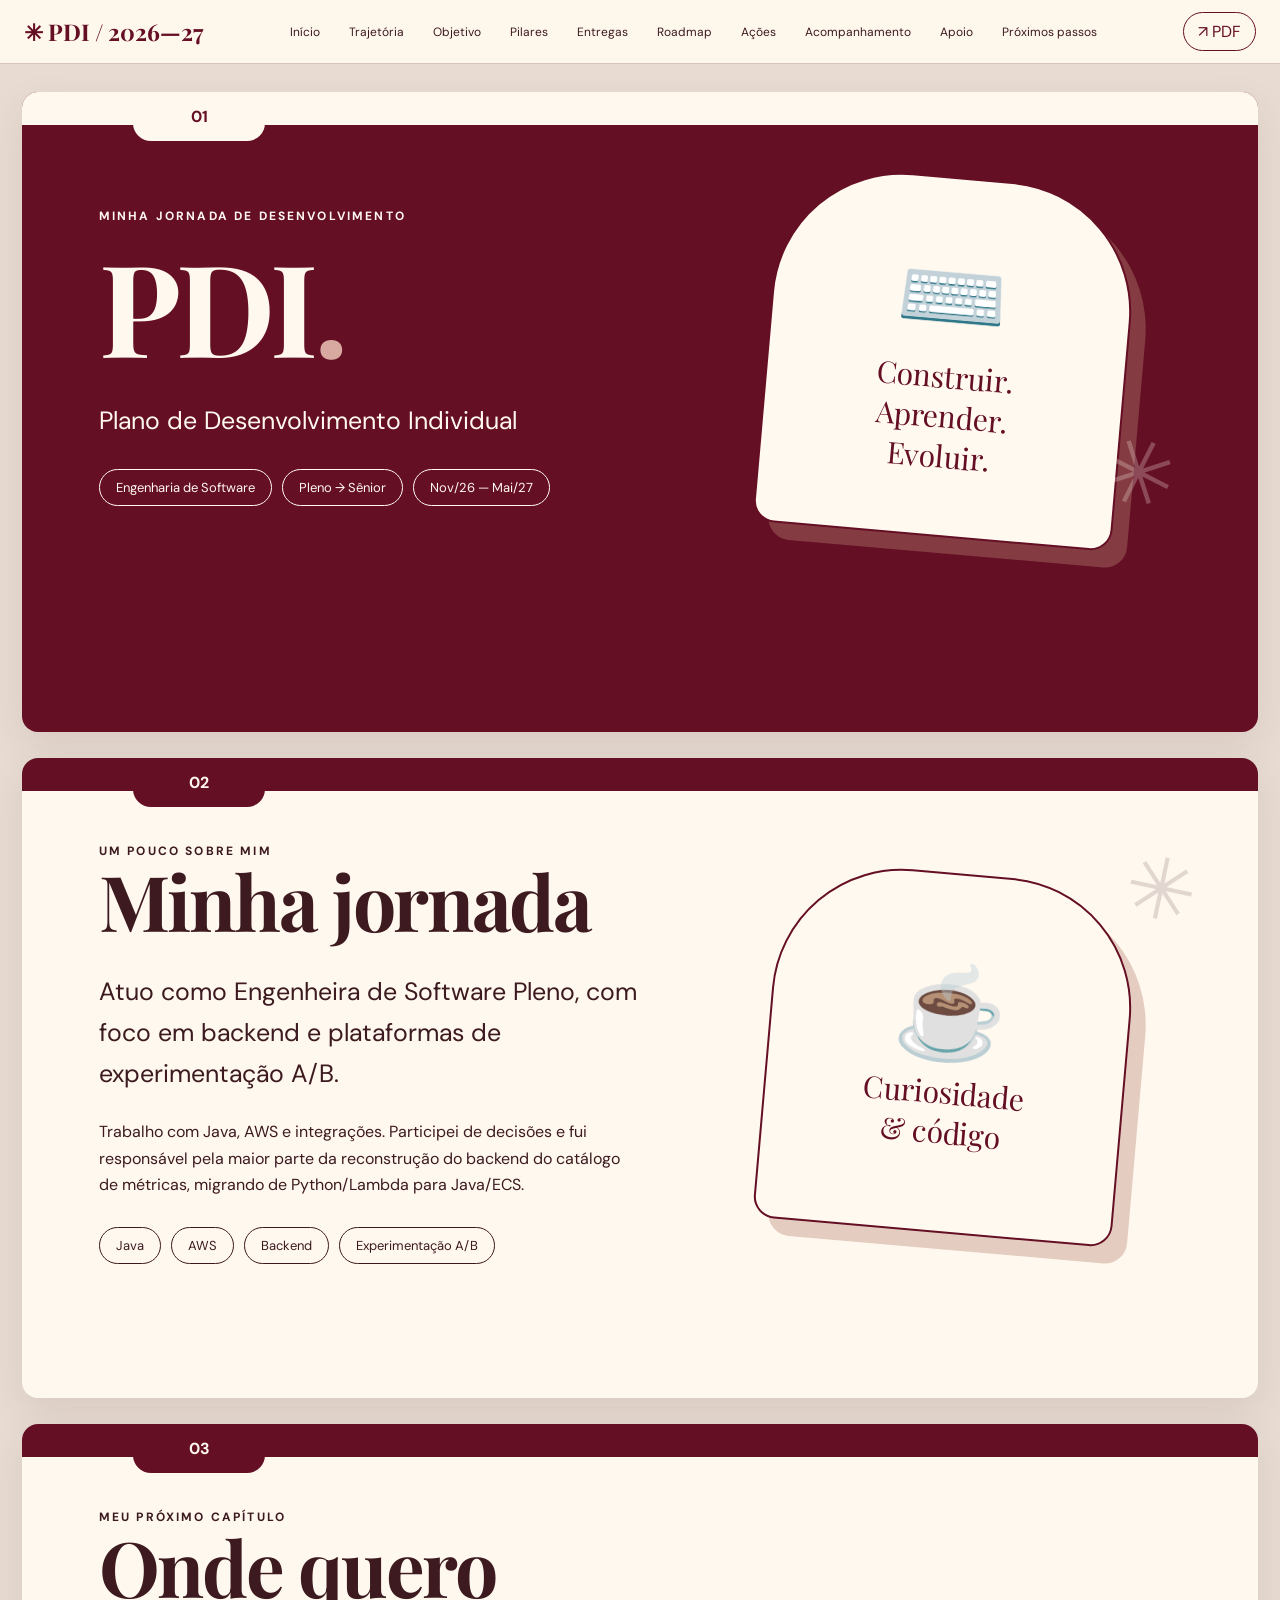
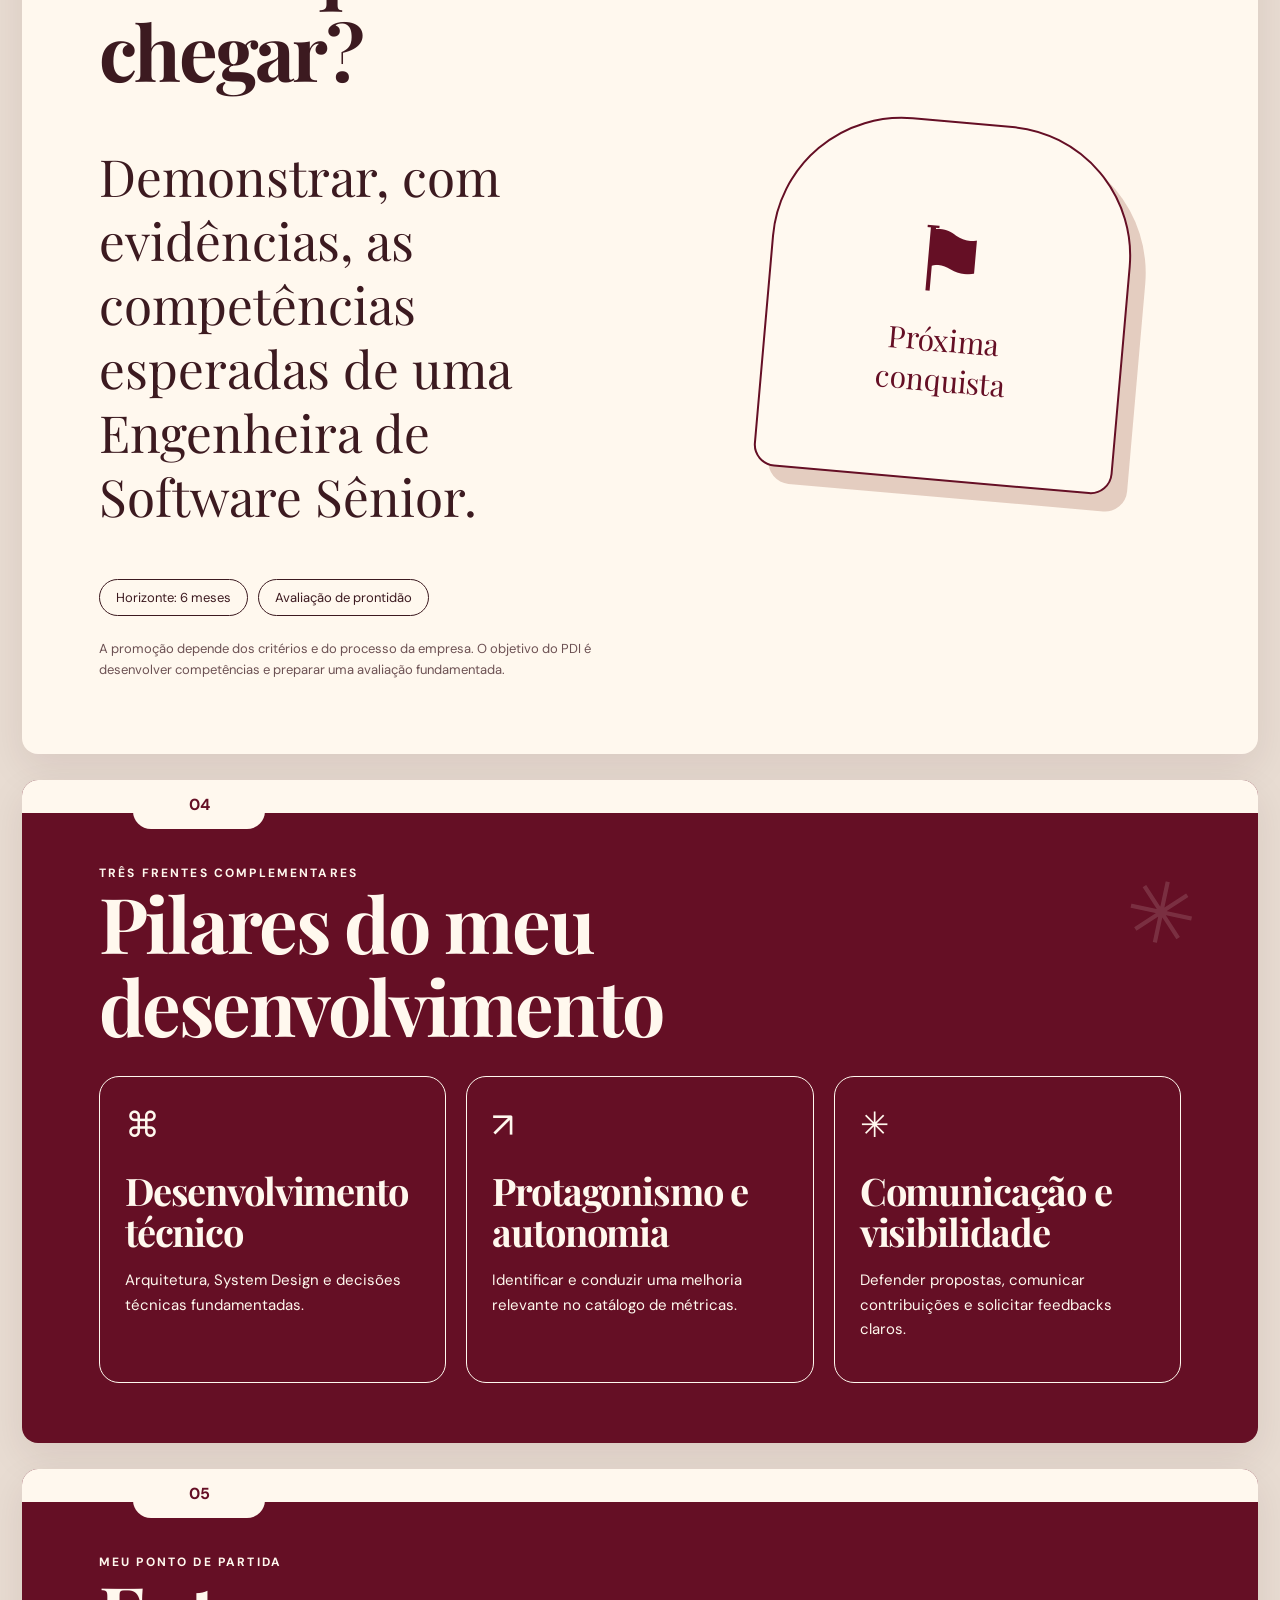
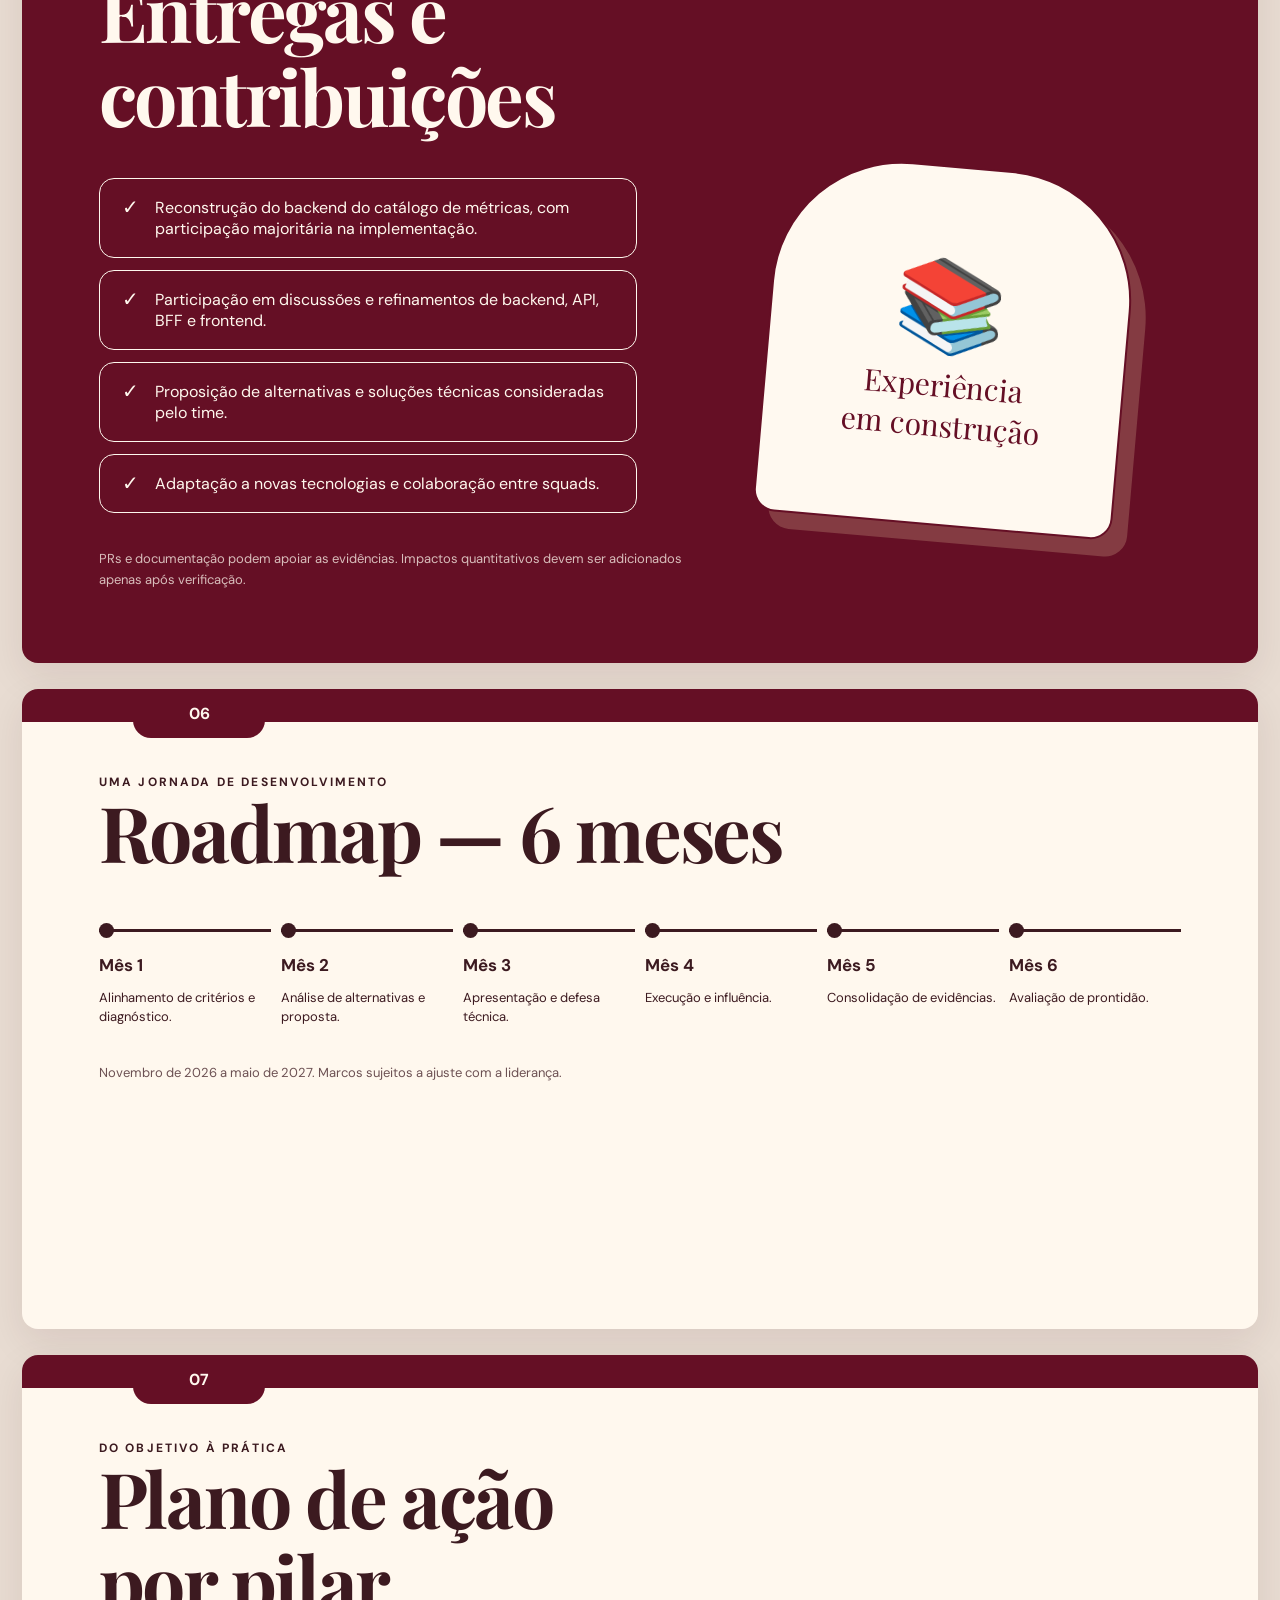
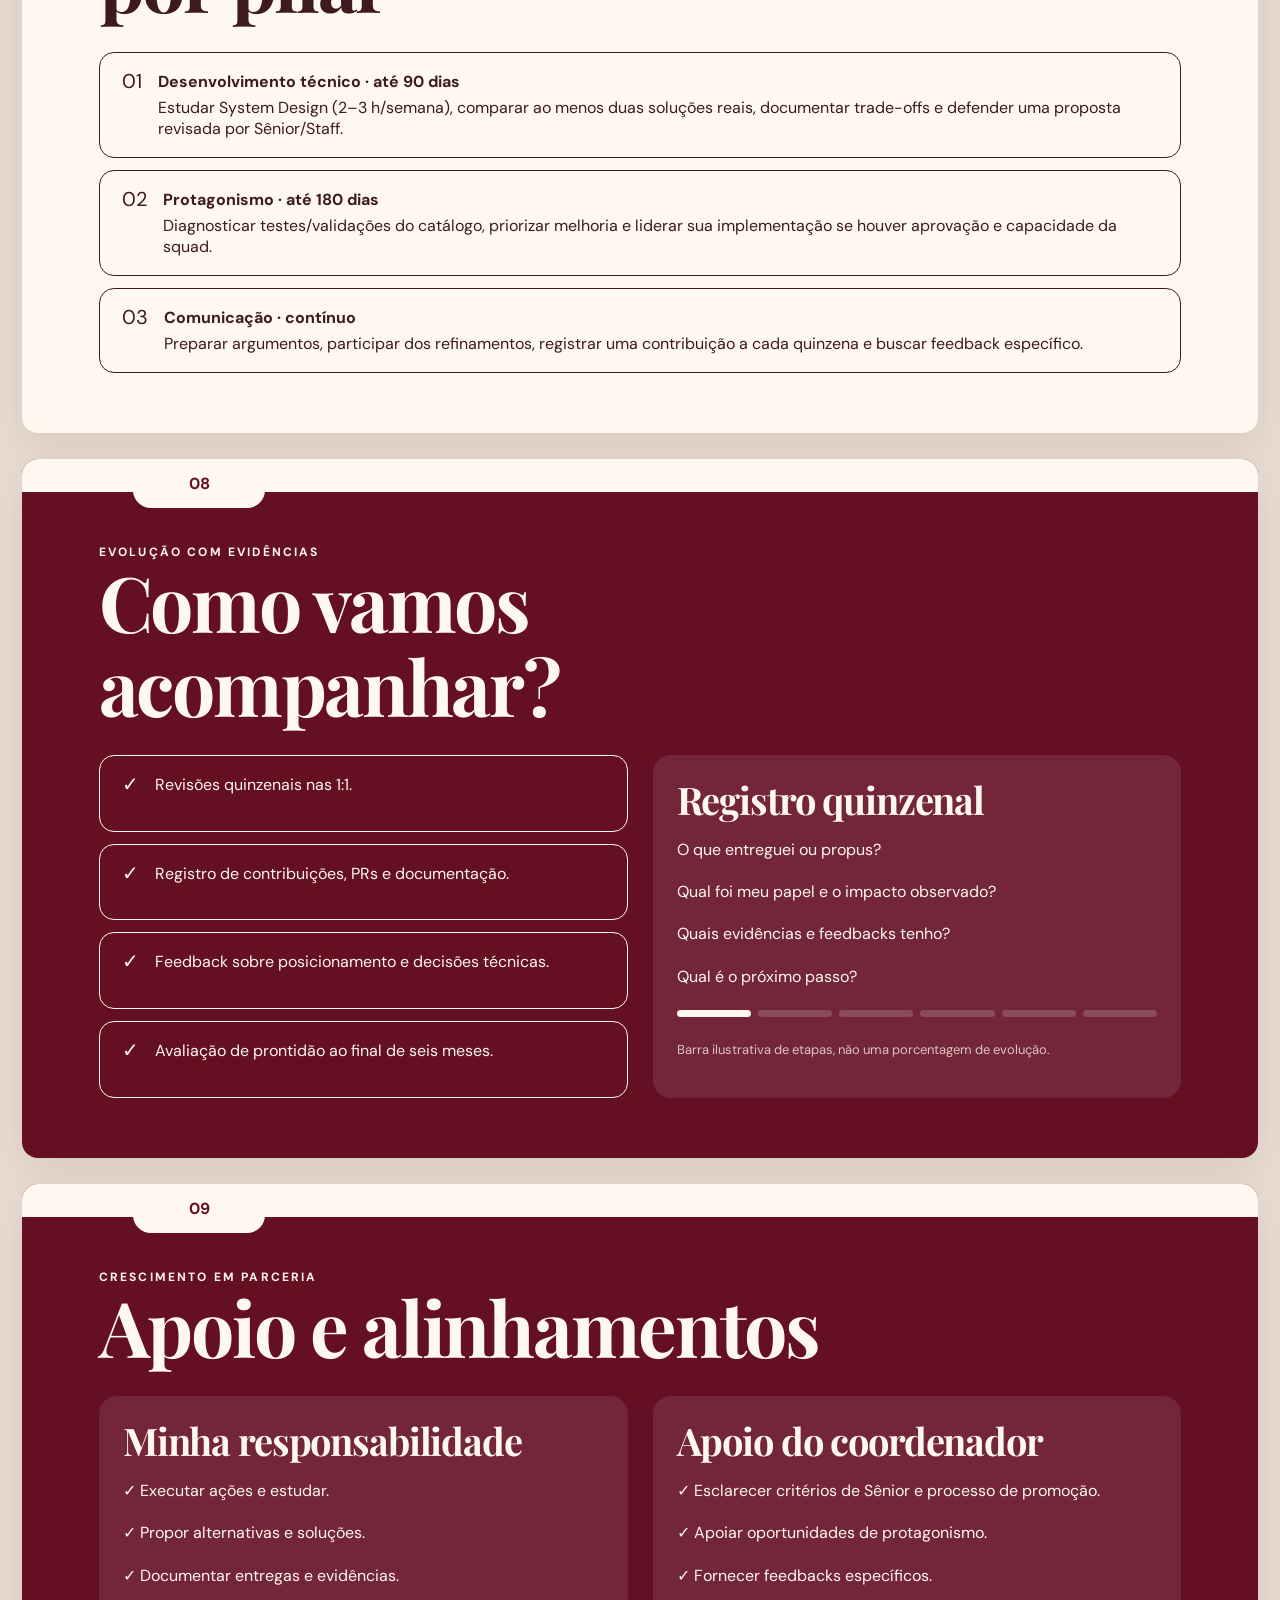
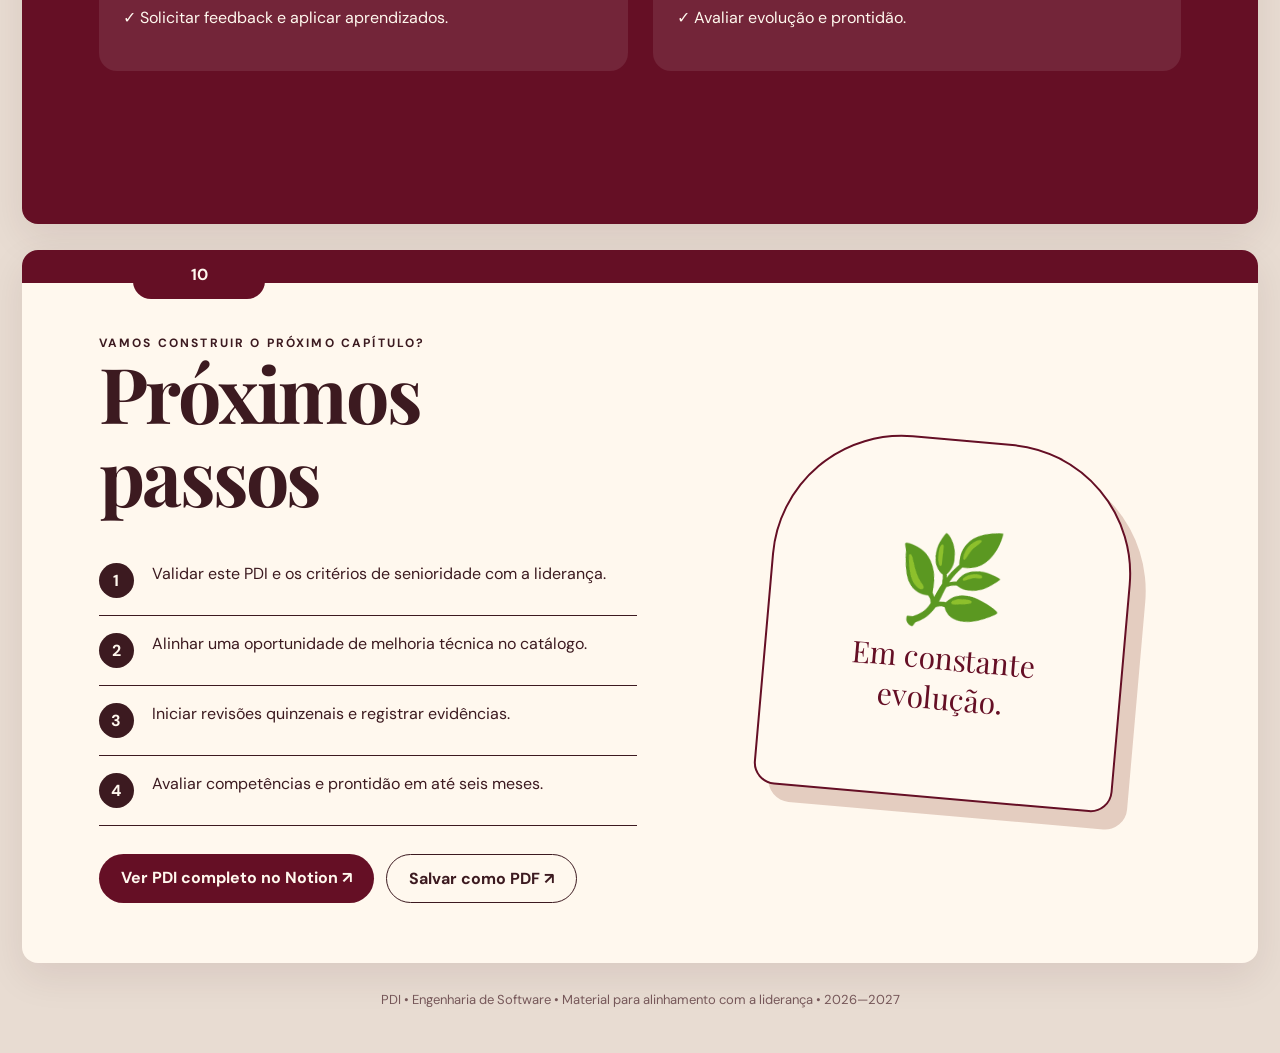
==== pdi/index.html @ 6a6adf08 "feat: add editorial burgundy PDI presentation for GitHub Pages" ====
<!doctype html>
<html lang="pt-BR"><head><meta charset="UTF-8"><meta name="viewport" content="width=device-width, initial-scale=1"><meta name="theme-color" content="#650f25"><meta name="description" content="Plano de Desenvolvimento Individual — Engenharia de Software Pleno para Sênior."><title>PDI | Pleno → Sênior</title><link rel="preconnect" href="https://fonts.googleapis.com"><link rel="preconnect" href="https://fonts.gstatic.com" crossorigin><link href="https://fonts.googleapis.com/css2?family=DM+Sans:wght@400;500;600;700&family=Playfair+Display:wght@500;600;700&display=swap" rel="stylesheet">
<style>
:root{--wine:#650f25;--wine-dark:#450919;--cream:#fff8ee;--paper:#f7eee3;--ink:#3c1a20;--line:#d9c4bd;--gold:#c39b75}*{box-sizing:border-box}html{scroll-behavior:smooth}body{margin:0;background:#e8dcd2;color:var(--ink);font-family:"DM Sans",sans-serif}button,a{font:inherit}a{color:inherit}button{cursor:pointer}.top{position:sticky;top:0;z-index:10;background:rgba(255,248,238,.95);backdrop-filter:blur(16px);border-bottom:1px solid var(--line)}.top-inner{max-width:1280px;margin:auto;display:flex;align-items:center;gap:20px;justify-content:space-between;padding:12px 24px}.brand{font-family:"Playfair Display",serif;font-size:23px;font-weight:700;color:var(--wine)}nav{display:flex;gap:7px;overflow:auto;scrollbar-width:none}nav a{font-size:12px;text-decoration:none;white-space:nowrap;padding:8px 11px;border-radius:30px}nav a:hover,nav a:focus-visible{background:#ead9d2}.print{border:1px solid var(--wine);border-radius:30px;padding:8px 14px;background:transparent;color:var(--wine);white-space:nowrap}.deck{max-width:1280px;margin:28px auto;padding:0 22px;display:grid;gap:26px}.slide{position:relative;min-height:640px;border-radius:16px;overflow:hidden;padding:85px clamp(25px,6vw,90px) 60px;box-shadow:0 14px 38px #39101a16}.slide.cream{background:var(--cream)}.slide.wine{background:var(--wine);color:var(--cream)}.tabline{position:absolute;top:0;left:0;right:0;height:33px;background:var(--wine)}.wine .tabline{background:var(--cream)}.tab{position:absolute;top:0;left:9%;height:49px;width:132px;display:grid;place-items:center;background:var(--cream);color:var(--wine);border-radius:0 0 18px 18px;font-weight:700}.cream .tab{background:var(--wine);color:var(--cream)}.eyebrow{letter-spacing:.18em;text-transform:uppercase;font-size:12px;font-weight:700}h1,h2,h3{font-family:"Playfair Display",serif;line-height:1.09;letter-spacing:-.03em}h1{font-size:clamp(65px,10vw,150px);margin:12px 0}h2{font-size:clamp(45px,6vw,80px);margin:0 0 28px}h3{font-size:clamp(25px,3vw,38px);margin:0 0 12px}p{line-height:1.65;max-width:65ch}.lead{font-size:clamp(18px,2.2vw,25px)}.split{display:grid;grid-template-columns:1.15fr 1fr;gap:7%;align-items:center}.visual{min-height:340px;display:grid;place-items:center;position:relative}.visual-card{background:#fff9f0;color:var(--wine);border:2px solid currentColor;border-radius:130px 130px 22px 22px;width:min(100%,360px);height:360px;display:flex;flex-direction:column;justify-content:center;align-items:center;transform:rotate(5deg);box-shadow:16px 16px 0 #b8857460}.visual-card .emoji{font-size:90px}.visual-card span{font-family:"Playfair Display",serif;font-size:30px}.scribble{position:absolute;font-size:90px;opacity:.25;right:1%;bottom:1%;transform:rotate(-18deg)}.pillrow{display:flex;flex-wrap:wrap;gap:10px;margin-top:28px}.pill{border:1px solid currentColor;padding:9px 16px;border-radius:30px;font-size:13px}.big-quote{font-family:"Playfair Display",serif;font-size:clamp(29px,4vw,55px);line-height:1.25}.grid3{display:grid;grid-template-columns:repeat(3,1fr);gap:20px}.tile{border:1px solid currentColor;border-radius:20px;padding:25px;min-height:230px}.tile .symbol{font-size:35px;margin-bottom:22px}.tile p{font-size:15px}.muted{opacity:.75}.stack{display:grid;gap:12px}.item{padding:18px 22px;border:1px solid currentColor;border-radius:15px;display:flex;gap:16px;align-items:flex-start}.item b{display:block;margin-bottom:5px}.check{font-size:20px;line-height:1}.roadmap{display:grid;grid-template-columns:repeat(6,1fr);gap:10px;margin-top:55px}.month{border-top:3px solid currentColor;padding-top:22px;position:relative}.month:before{content:"";width:15px;height:15px;border-radius:50%;background:currentColor;position:absolute;top:-9px;left:0}.month strong{font-size:17px}.month p{font-size:13px;line-height:1.45}.two{display:grid;grid-template-columns:1fr 1fr;gap:25px}.note{background:#ffffff17;border-radius:18px;padding:24px}.cream .note{background:#650f250b}.action{display:flex;gap:18px;align-items:flex-start;padding:17px 0;border-bottom:1px solid currentColor}.num{background:currentColor;border-radius:50%;width:35px;height:35px;flex-shrink:0;display:grid;place-items:center}.num span{color:var(--cream);font-weight:700}.wine .num span{color:var(--wine)}.footer{max-width:1280px;margin:0 auto 45px;text-align:center;font-size:13px;color:#77585a}.footnote{font-size:13px;opacity:.75;margin-top:22px}.actions{display:flex;gap:12px;flex-wrap:wrap;margin-top:28px}.cta{display:inline-block;border-radius:40px;background:var(--cream);color:var(--wine);padding:13px 22px;text-decoration:none;font-weight:700}.cream .cta{background:var(--wine);color:var(--cream)}.cta.outline{background:transparent;border:1px solid currentColor;color:inherit}.flower{position:absolute;right:5%;top:12%;font-size:85px;opacity:.14;transform:rotate(12deg)}.progress{display:flex;gap:7px;margin-top:20px}.progress i{height:7px;border-radius:9px;background:currentColor;opacity:.18;flex:1}.progress i:first-child{opacity:1}@media(max-width:760px){.top-inner{padding:10px}.brand{font-size:19px}.print{display:none}.deck{margin:12px auto;padding:0 10px;gap:13px}.slide{padding:80px 24px 42px;min-height:0;border-radius:9px}.split,.two,.grid3{grid-template-columns:1fr}.visual{min-height:250px}.visual-card{width:210px;height:240px}.visual-card .emoji{font-size:62px}.visual-card span{font-size:22px}.roadmap{grid-template-columns:repeat(2,1fr);row-gap:25px}.tile{min-height:0}.flower{font-size:45px}h1{font-size:70px}}@media print{body{background:white}.top,.footer,.actions{display:none}.deck{display:block;padding:0;margin:0}.slide{border-radius:0;box-shadow:none;page-break-after:always;break-after:page;min-height:95vh;margin:0;-webkit-print-color-adjust:exact;print-color-adjust:exact}}
</style></head><body><header class="top"><div class="top-inner"><span class="brand">✳ PDI / 2026—27</span><nav aria-label="Navegação"><a href="#inicio">Início</a><a href="#trajetoria">Trajetória</a><a href="#objetivo">Objetivo</a><a href="#pilares">Pilares</a><a href="#entregas">Entregas</a><a href="#roadmap">Roadmap</a><a href="#acoes">Ações</a><a href="#acompanhamento">Acompanhamento</a><a href="#apoio">Apoio</a><a href="#proximos">Próximos passos</a></nav><button class="print" onclick="window.print()" aria-label="Imprimir ou salvar em PDF">↗ PDF</button></div></header>
<main class="deck">
<section class="slide wine" id="inicio"><div class="tabline"></div><div class="tab">01</div><div class="split"><div><div class="eyebrow">Minha jornada de desenvolvimento</div><h1>PDI<span style="color:#d8a9a1">.</span></h1><p class="lead">Plano de Desenvolvimento Individual</p><div class="pillrow"><span class="pill">Engenharia de Software</span><span class="pill">Pleno → Sênior</span><span class="pill">Nov/26 — Mai/27</span></div></div><div class="visual"><div class="visual-card"><div class="emoji">⌨️</div><span>Construir.</span><span>Aprender.</span><span>Evoluir.</span></div><span class="scribble">✳</span></div></div></section>
<section class="slide cream" id="trajetoria"><div class="tabline"></div><div class="tab">02</div><div class="flower">✳</div><div class="split"><div><div class="eyebrow">Um pouco sobre mim</div><h2>Minha jornada</h2><p class="lead">Atuo como Engenheira de Software Pleno, com foco em backend e plataformas de experimentação A/B.</p><p>Trabalho com Java, AWS e integrações. Participei de decisões e fui responsável pela maior parte da reconstrução do backend do catálogo de métricas, migrando de Python/Lambda para Java/ECS.</p><div class="pillrow"><span class="pill">Java</span><span class="pill">AWS</span><span class="pill">Backend</span><span class="pill">Experimentação A/B</span></div></div><div class="visual"><div class="visual-card"><div class="emoji">☕</div><span>Curiosidade</span><span>& código</span></div></div></div></section>
<section class="slide cream" id="objetivo"><div class="tabline"></div><div class="tab">03</div><div class="split"><div><div class="eyebrow">Meu próximo capítulo</div><h2>Onde quero chegar?</h2><p class="big-quote">Demonstrar, com evidências, as competências esperadas de uma Engenheira de Software Sênior.</p><div class="pillrow"><span class="pill">Horizonte: 6 meses</span><span class="pill">Avaliação de prontidão</span></div><p class="footnote">A promoção depende dos critérios e do processo da empresa. O objetivo do PDI é desenvolver competências e preparar uma avaliação fundamentada.</p></div><div class="visual"><div class="visual-card"><div class="emoji">⚑</div><span>Próxima</span><span>conquista</span></div></div></div></section>
<section class="slide wine" id="pilares"><div class="tabline"></div><div class="tab">04</div><div class="flower">✳</div><div class="eyebrow">Três frentes complementares</div><h2>Pilares do meu<br>desenvolvimento</h2><div class="grid3"><article class="tile"><div class="symbol">⌘</div><h3>Desenvolvimento técnico</h3><p>Arquitetura, System Design e decisões técnicas fundamentadas.</p></article><article class="tile"><div class="symbol">↗</div><h3>Protagonismo e autonomia</h3><p>Identificar e conduzir uma melhoria relevante no catálogo de métricas.</p></article><article class="tile"><div class="symbol">✳</div><h3>Comunicação e visibilidade</h3><p>Defender propostas, comunicar contribuições e solicitar feedbacks claros.</p></article></div></section>
<section class="slide wine" id="entregas"><div class="tabline"></div><div class="tab">05</div><div class="eyebrow">Meu ponto de partida</div><h2>Entregas e<br>contribuições</h2><div class="split"><div class="stack"><div class="item"><span class="check">✓</span><div>Reconstrução do backend do catálogo de métricas, com participação majoritária na implementação.</div></div><div class="item"><span class="check">✓</span><div>Participação em discussões e refinamentos de backend, API, BFF e frontend.</div></div><div class="item"><span class="check">✓</span><div>Proposição de alternativas e soluções técnicas consideradas pelo time.</div></div><div class="item"><span class="check">✓</span><div>Adaptação a novas tecnologias e colaboração entre squads.</div></div></div><div class="visual"><div class="visual-card"><div class="emoji">📚</div><span>Experiência</span><span>em construção</span></div></div></div><p class="footnote">PRs e documentação podem apoiar as evidências. Impactos quantitativos devem ser adicionados apenas após verificação.</p></section>
<section class="slide cream" id="roadmap"><div class="tabline"></div><div class="tab">06</div><div class="eyebrow">Uma jornada de desenvolvimento</div><h2>Roadmap — 6 meses</h2><div class="roadmap"><div class="month"><strong>Mês 1</strong><p>Alinhamento de critérios e diagnóstico.</p></div><div class="month"><strong>Mês 2</strong><p>Análise de alternativas e proposta.</p></div><div class="month"><strong>Mês 3</strong><p>Apresentação e defesa técnica.</p></div><div class="month"><strong>Mês 4</strong><p>Execução e influência.</p></div><div class="month"><strong>Mês 5</strong><p>Consolidação de evidências.</p></div><div class="month"><strong>Mês 6</strong><p>Avaliação de prontidão.</p></div></div><p class="footnote">Novembro de 2026 a maio de 2027. Marcos sujeitos a ajuste com a liderança.</p></section>
<section class="slide cream" id="acoes"><div class="tabline"></div><div class="tab">07</div><div class="eyebrow">Do objetivo à prática</div><h2>Plano de ação<br>por pilar</h2><div class="stack"><div class="item"><span class="check">01</span><div><b>Desenvolvimento técnico · até 90 dias</b>Estudar System Design (2–3 h/semana), comparar ao menos duas soluções reais, documentar trade-offs e defender uma proposta revisada por Sênior/Staff.</div></div><div class="item"><span class="check">02</span><div><b>Protagonismo · até 180 dias</b>Diagnosticar testes/validações do catálogo, priorizar melhoria e liderar sua implementação se houver aprovação e capacidade da squad.</div></div><div class="item"><span class="check">03</span><div><b>Comunicação · contínuo</b>Preparar argumentos, participar dos refinamentos, registrar uma contribuição a cada quinzena e buscar feedback específico.</div></div></div></section>
<section class="slide wine" id="acompanhamento"><div class="tabline"></div><div class="tab">08</div><div class="eyebrow">Evolução com evidências</div><h2>Como vamos<br>acompanhar?</h2><div class="two"><div class="stack"><div class="item"><span class="check">✓</span>Revisões quinzenais nas 1:1.</div><div class="item"><span class="check">✓</span>Registro de contribuições, PRs e documentação.</div><div class="item"><span class="check">✓</span>Feedback sobre posicionamento e decisões técnicas.</div><div class="item"><span class="check">✓</span>Avaliação de prontidão ao final de seis meses.</div></div><div class="note"><h3>Registro quinzenal</h3><p>O que entreguei ou propus?</p><p>Qual foi meu papel e o impacto observado?</p><p>Quais evidências e feedbacks tenho?</p><p>Qual é o próximo passo?</p><div class="progress"><i></i><i></i><i></i><i></i><i></i><i></i></div><p class="footnote">Barra ilustrativa de etapas, não uma porcentagem de evolução.</p></div></div></section>
<section class="slide wine" id="apoio"><div class="tabline"></div><div class="tab">09</div><div class="eyebrow">Crescimento em parceria</div><h2>Apoio e alinhamentos</h2><div class="two"><div class="note"><h3>Minha responsabilidade</h3><p>✓ Executar ações e estudar.</p><p>✓ Propor alternativas e soluções.</p><p>✓ Documentar entregas e evidências.</p><p>✓ Solicitar feedback e aplicar aprendizados.</p></div><div class="note"><h3>Apoio do coordenador</h3><p>✓ Esclarecer critérios de Sênior e processo de promoção.</p><p>✓ Apoiar oportunidades de protagonismo.</p><p>✓ Fornecer feedbacks específicos.</p><p>✓ Avaliar evolução e prontidão.</p></div></div></section>
<section class="slide cream" id="proximos"><div class="tabline"></div><div class="tab">10</div><div class="split"><div><div class="eyebrow">Vamos construir o próximo capítulo?</div><h2>Próximos passos</h2><div class="action"><div class="num"><span>1</span></div><div>Validar este PDI e os critérios de senioridade com a liderança.</div></div><div class="action"><div class="num"><span>2</span></div><div>Alinhar uma oportunidade de melhoria técnica no catálogo.</div></div><div class="action"><div class="num"><span>3</span></div><div>Iniciar revisões quinzenais e registrar evidências.</div></div><div class="action"><div class="num"><span>4</span></div><div>Avaliar competências e prontidão em até seis meses.</div></div><div class="actions"><a class="cta" href="https://app.notion.com/p/40ff2244280681dd8823c55517b22e0d?pvs=204" target="_blank" rel="noopener noreferrer">Ver PDI completo no Notion ↗</a><button class="cta outline" onclick="window.print()">Salvar como PDF ↗</button></div></div><div class="visual"><div class="visual-card"><div class="emoji">🌿</div><span>Em constante</span><span>evolução.</span></div></div></div></section>
</main><footer class="footer">PDI • Engenharia de Software • Material para alinhamento com a liderança • 2026—2027</footer></body></html>
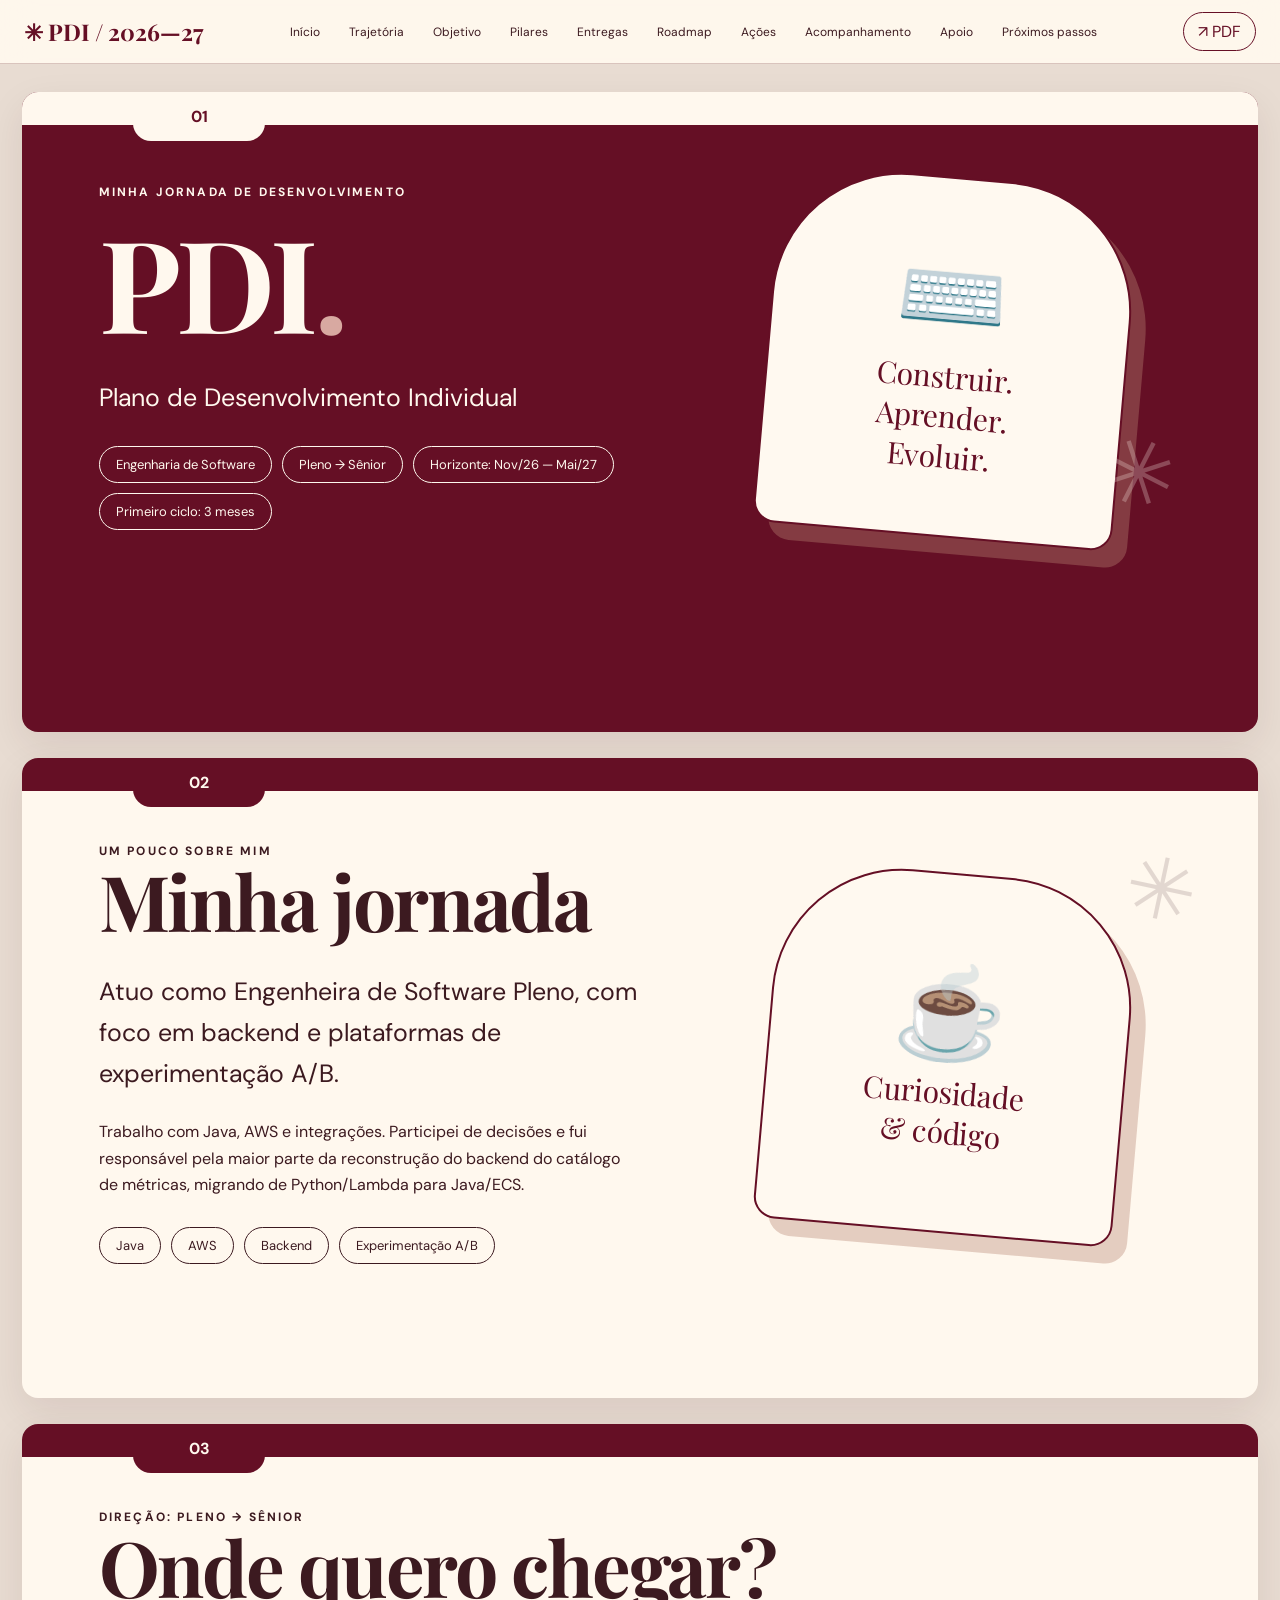
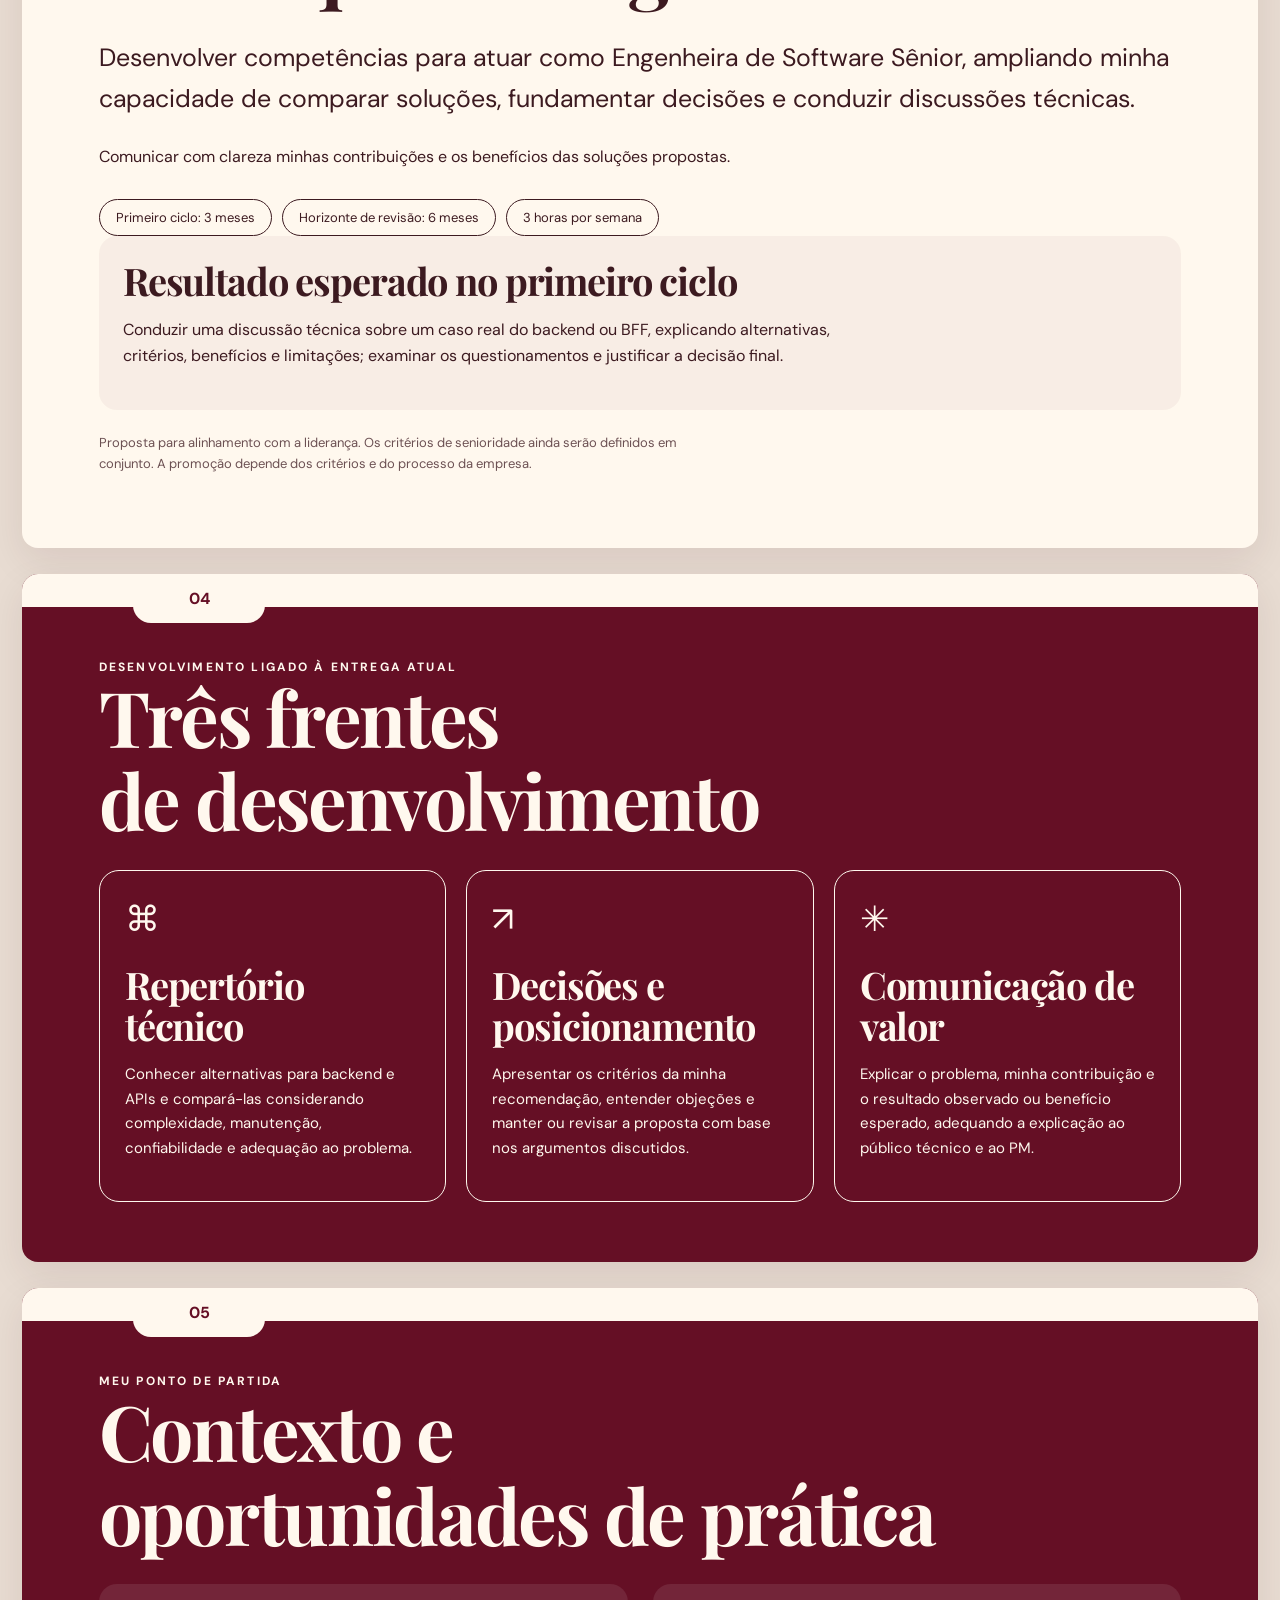
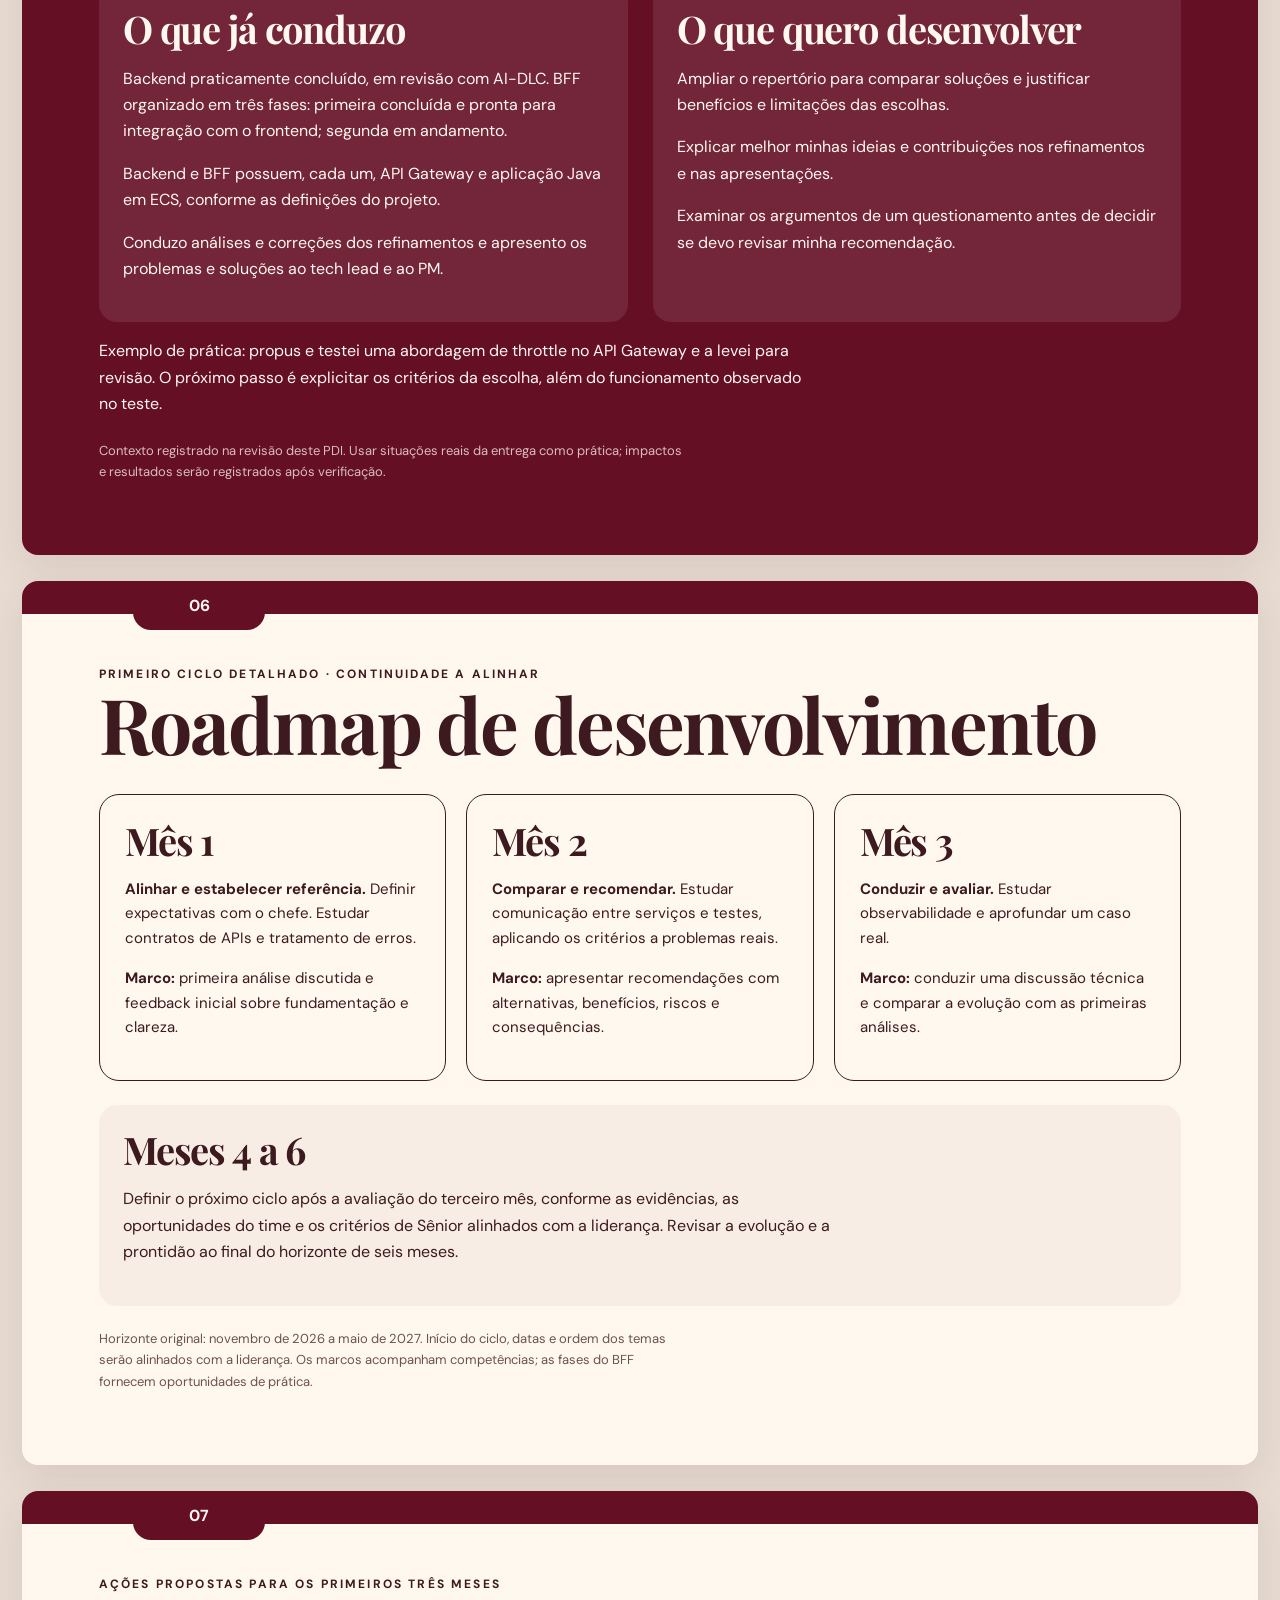
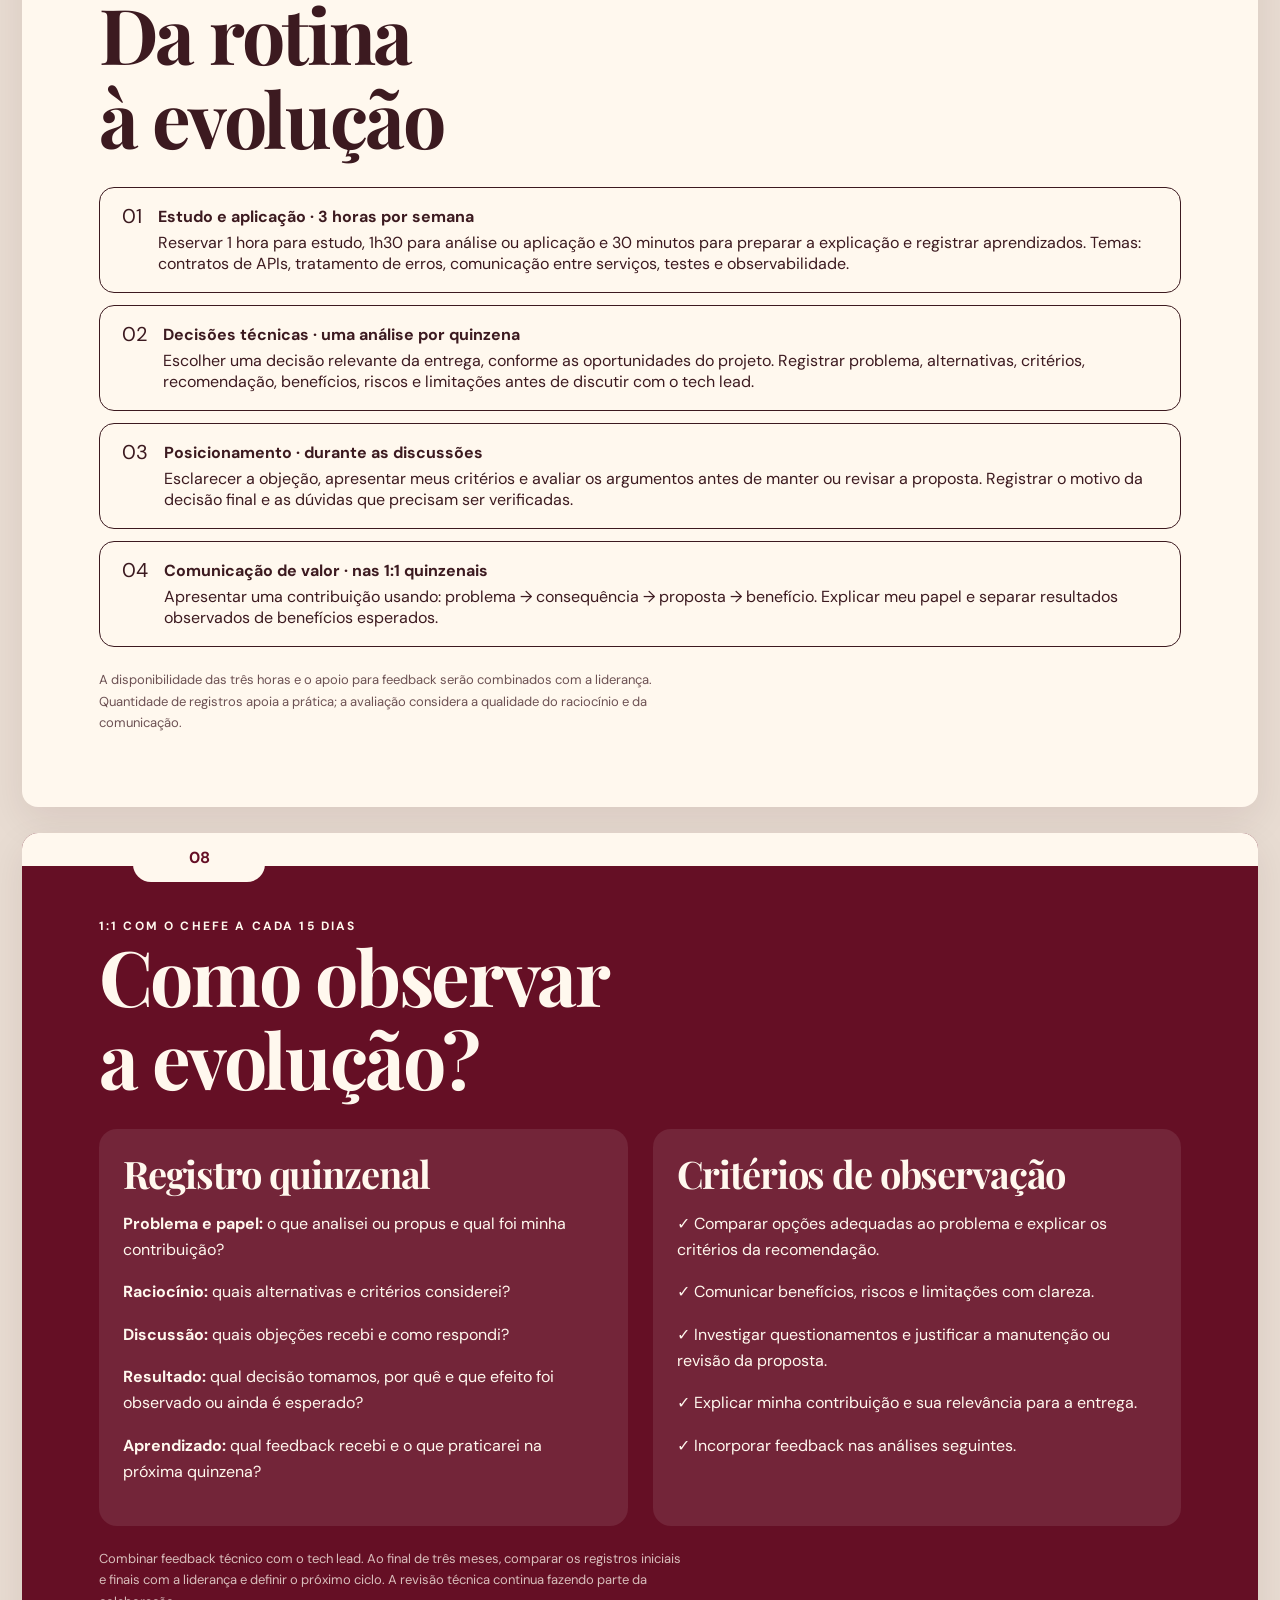
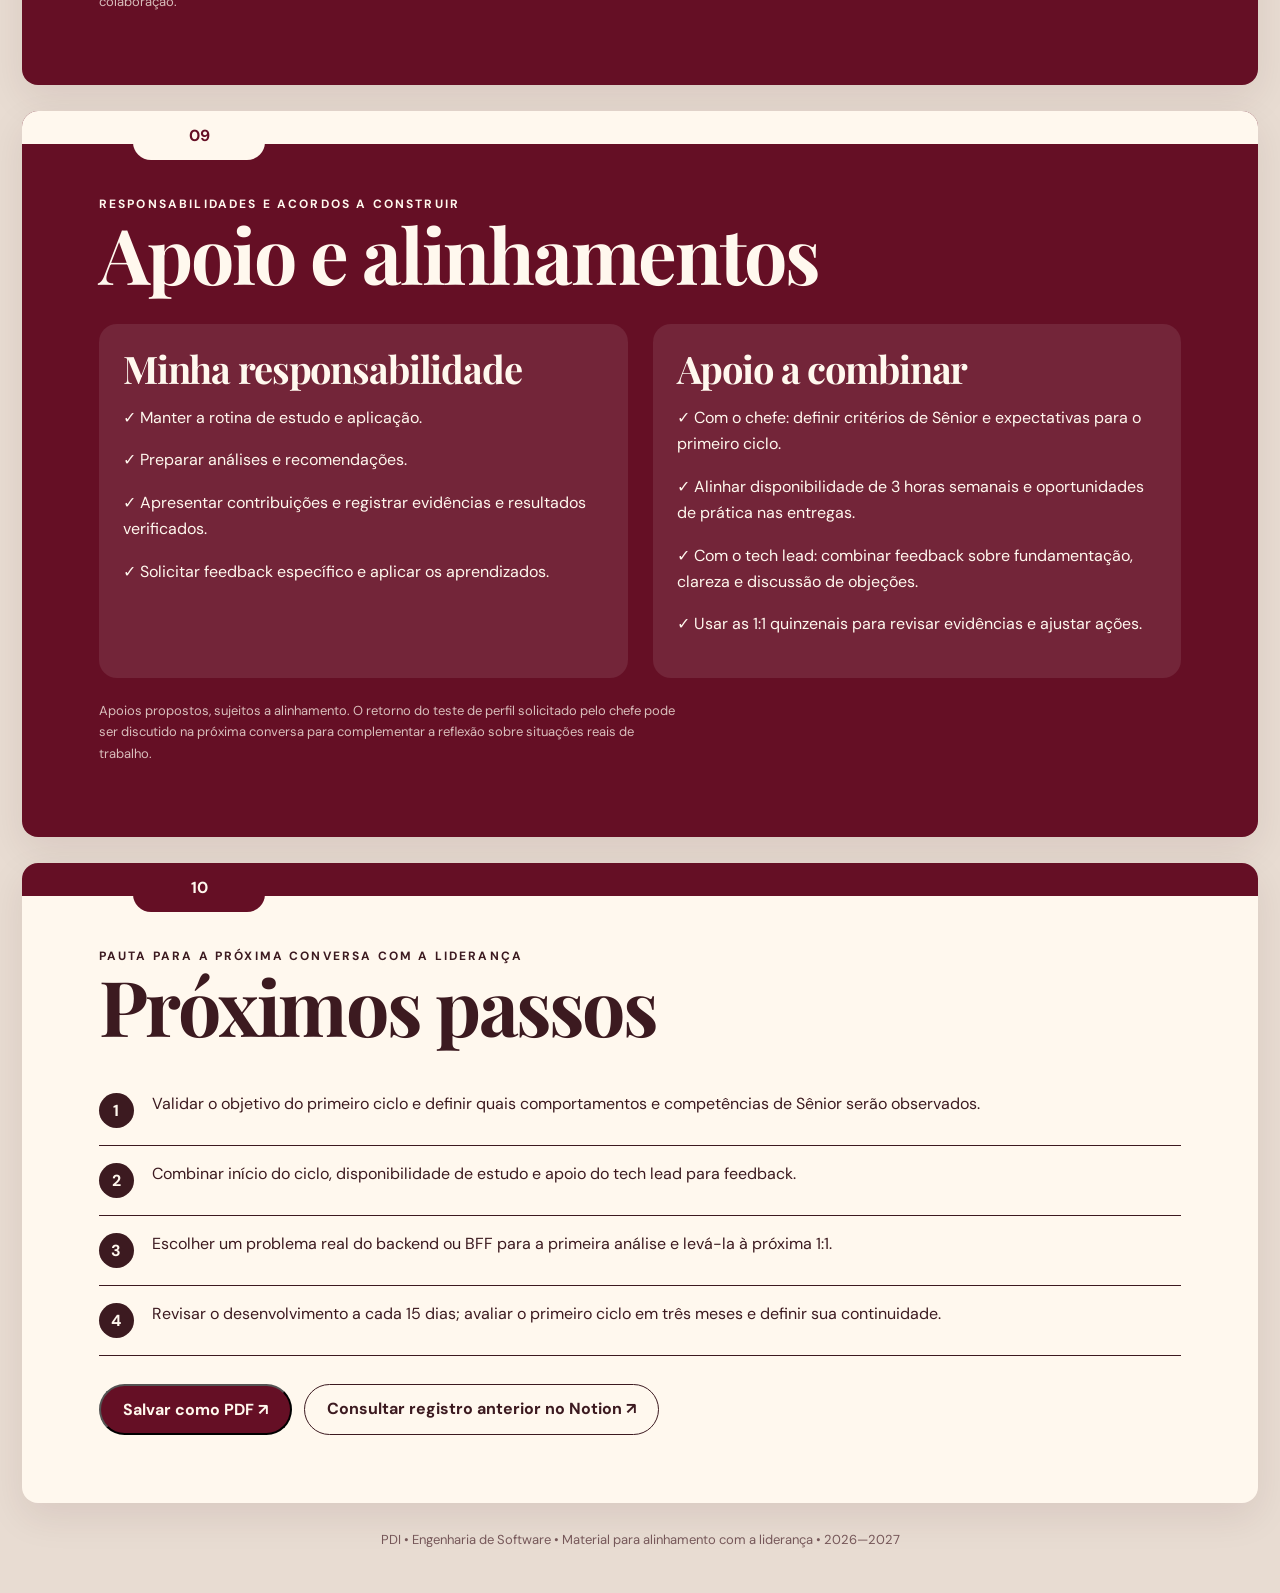
==== commit 7b193fd6: "docs(pdi): detalha ciclo de desenvolvimento técnico e comunicação" ====
--- a/pdi/index.html
+++ b/pdi/index.html
@@ -1,17 +1,17 @@
 <!doctype html>
 <html lang="pt-BR"><head><meta charset="UTF-8"><meta name="viewport" content="width=device-width, initial-scale=1"><meta name="theme-color" content="#650f25"><meta name="description" content="Plano de Desenvolvimento Individual — Engenharia de Software Pleno para Sênior."><title>PDI | Pleno → Sênior</title><link rel="preconnect" href="https://fonts.googleapis.com"><link rel="preconnect" href="https://fonts.gstatic.com" crossorigin><link href="https://fonts.googleapis.com/css2?family=DM+Sans:wght@400;500;600;700&family=Playfair+Display:wght@500;600;700&display=swap" rel="stylesheet">
 <style>
-:root{--wine:#650f25;--wine-dark:#450919;--cream:#fff8ee;--paper:#f7eee3;--ink:#3c1a20;--line:#d9c4bd;--gold:#c39b75}*{box-sizing:border-box}html{scroll-behavior:smooth}body{margin:0;background:#e8dcd2;color:var(--ink);font-family:"DM Sans",sans-serif}button,a{font:inherit}a{color:inherit}button{cursor:pointer}.top{position:sticky;top:0;z-index:10;background:rgba(255,248,238,.95);backdrop-filter:blur(16px);border-bottom:1px solid var(--line)}.top-inner{max-width:1280px;margin:auto;display:flex;align-items:center;gap:20px;justify-content:space-between;padding:12px 24px}.brand{font-family:"Playfair Display",serif;font-size:23px;font-weight:700;color:var(--wine)}nav{display:flex;gap:7px;overflow:auto;scrollbar-width:none}nav a{font-size:12px;text-decoration:none;white-space:nowrap;padding:8px 11px;border-radius:30px}nav a:hover,nav a:focus-visible{background:#ead9d2}.print{border:1px solid var(--wine);border-radius:30px;padding:8px 14px;background:transparent;color:var(--wine);white-space:nowrap}.deck{max-width:1280px;margin:28px auto;padding:0 22px;display:grid;gap:26px}.slide{position:relative;min-height:640px;border-radius:16px;overflow:hidden;padding:85px clamp(25px,6vw,90px) 60px;box-shadow:0 14px 38px #39101a16}.slide.cream{background:var(--cream)}.slide.wine{background:var(--wine);color:var(--cream)}.tabline{position:absolute;top:0;left:0;right:0;height:33px;background:var(--wine)}.wine .tabline{background:var(--cream)}.tab{position:absolute;top:0;left:9%;height:49px;width:132px;display:grid;place-items:center;background:var(--cream);color:var(--wine);border-radius:0 0 18px 18px;font-weight:700}.cream .tab{background:var(--wine);color:var(--cream)}.eyebrow{letter-spacing:.18em;text-transform:uppercase;font-size:12px;font-weight:700}h1,h2,h3{font-family:"Playfair Display",serif;line-height:1.09;letter-spacing:-.03em}h1{font-size:clamp(65px,10vw,150px);margin:12px 0}h2{font-size:clamp(45px,6vw,80px);margin:0 0 28px}h3{font-size:clamp(25px,3vw,38px);margin:0 0 12px}p{line-height:1.65;max-width:65ch}.lead{font-size:clamp(18px,2.2vw,25px)}.split{display:grid;grid-template-columns:1.15fr 1fr;gap:7%;align-items:center}.visual{min-height:340px;display:grid;place-items:center;position:relative}.visual-card{background:#fff9f0;color:var(--wine);border:2px solid currentColor;border-radius:130px 130px 22px 22px;width:min(100%,360px);height:360px;display:flex;flex-direction:column;justify-content:center;align-items:center;transform:rotate(5deg);box-shadow:16px 16px 0 #b8857460}.visual-card .emoji{font-size:90px}.visual-card span{font-family:"Playfair Display",serif;font-size:30px}.scribble{position:absolute;font-size:90px;opacity:.25;right:1%;bottom:1%;transform:rotate(-18deg)}.pillrow{display:flex;flex-wrap:wrap;gap:10px;margin-top:28px}.pill{border:1px solid currentColor;padding:9px 16px;border-radius:30px;font-size:13px}.big-quote{font-family:"Playfair Display",serif;font-size:clamp(29px,4vw,55px);line-height:1.25}.grid3{display:grid;grid-template-columns:repeat(3,1fr);gap:20px}.tile{border:1px solid currentColor;border-radius:20px;padding:25px;min-height:230px}.tile .symbol{font-size:35px;margin-bottom:22px}.tile p{font-size:15px}.muted{opacity:.75}.stack{display:grid;gap:12px}.item{padding:18px 22px;border:1px solid currentColor;border-radius:15px;display:flex;gap:16px;align-items:flex-start}.item b{display:block;margin-bottom:5px}.check{font-size:20px;line-height:1}.roadmap{display:grid;grid-template-columns:repeat(6,1fr);gap:10px;margin-top:55px}.month{border-top:3px solid currentColor;padding-top:22px;position:relative}.month:before{content:"";width:15px;height:15px;border-radius:50%;background:currentColor;position:absolute;top:-9px;left:0}.month strong{font-size:17px}.month p{font-size:13px;line-height:1.45}.two{display:grid;grid-template-columns:1fr 1fr;gap:25px}.note{background:#ffffff17;border-radius:18px;padding:24px}.cream .note{background:#650f250b}.action{display:flex;gap:18px;align-items:flex-start;padding:17px 0;border-bottom:1px solid currentColor}.num{background:currentColor;border-radius:50%;width:35px;height:35px;flex-shrink:0;display:grid;place-items:center}.num span{color:var(--cream);font-weight:700}.wine .num span{color:var(--wine)}.footer{max-width:1280px;margin:0 auto 45px;text-align:center;font-size:13px;color:#77585a}.footnote{font-size:13px;opacity:.75;margin-top:22px}.actions{display:flex;gap:12px;flex-wrap:wrap;margin-top:28px}.cta{display:inline-block;border-radius:40px;background:var(--cream);color:var(--wine);padding:13px 22px;text-decoration:none;font-weight:700}.cream .cta{background:var(--wine);color:var(--cream)}.cta.outline{background:transparent;border:1px solid currentColor;color:inherit}.flower{position:absolute;right:5%;top:12%;font-size:85px;opacity:.14;transform:rotate(12deg)}.progress{display:flex;gap:7px;margin-top:20px}.progress i{height:7px;border-radius:9px;background:currentColor;opacity:.18;flex:1}.progress i:first-child{opacity:1}@media(max-width:760px){.top-inner{padding:10px}.brand{font-size:19px}.print{display:none}.deck{margin:12px auto;padding:0 10px;gap:13px}.slide{padding:80px 24px 42px;min-height:0;border-radius:9px}.split,.two,.grid3{grid-template-columns:1fr}.visual{min-height:250px}.visual-card{width:210px;height:240px}.visual-card .emoji{font-size:62px}.visual-card span{font-size:22px}.roadmap{grid-template-columns:repeat(2,1fr);row-gap:25px}.tile{min-height:0}.flower{font-size:45px}h1{font-size:70px}}@media print{body{background:white}.top,.footer,.actions{display:none}.deck{display:block;padding:0;margin:0}.slide{border-radius:0;box-shadow:none;page-break-after:always;break-after:page;min-height:95vh;margin:0;-webkit-print-color-adjust:exact;print-color-adjust:exact}}
+:root{--wine:#650f25;--wine-dark:#450919;--cream:#fff8ee;--paper:#f7eee3;--ink:#3c1a20;--line:#d9c4bd;--gold:#c39b75}*{box-sizing:border-box}html{scroll-behavior:smooth}body{margin:0;background:#e8dcd2;color:var(--ink);font-family:"DM Sans",sans-serif}button,a{font:inherit}a{color:inherit}button{cursor:pointer}.top{position:sticky;top:0;z-index:10;background:rgba(255,248,238,.95);backdrop-filter:blur(16px);border-bottom:1px solid var(--line)}.top-inner{max-width:1280px;margin:auto;display:flex;align-items:center;gap:20px;justify-content:space-between;padding:12px 24px}.brand{font-family:"Playfair Display",serif;font-size:23px;font-weight:700;color:var(--wine)}nav{display:flex;gap:7px;overflow:auto;scrollbar-width:none}nav a{font-size:12px;text-decoration:none;white-space:nowrap;padding:8px 11px;border-radius:30px}nav a:hover,nav a:focus-visible{background:#ead9d2}.print{border:1px solid var(--wine);border-radius:30px;padding:8px 14px;background:transparent;color:var(--wine);white-space:nowrap}.deck{max-width:1280px;margin:28px auto;padding:0 22px;display:grid;gap:26px}.slide{scroll-margin-top:85px;position:relative;min-height:640px;border-radius:16px;overflow:hidden;padding:85px clamp(25px,6vw,90px) 60px;box-shadow:0 14px 38px #39101a16}.slide.cream{background:var(--cream)}.slide.wine{background:var(--wine);color:var(--cream)}.tabline{position:absolute;top:0;left:0;right:0;height:33px;background:var(--wine)}.wine .tabline{background:var(--cream)}.tab{position:absolute;top:0;left:9%;height:49px;width:132px;display:grid;place-items:center;background:var(--cream);color:var(--wine);border-radius:0 0 18px 18px;font-weight:700}.cream .tab{background:var(--wine);color:var(--cream)}.eyebrow{letter-spacing:.18em;text-transform:uppercase;font-size:12px;font-weight:700}h1,h2,h3{font-family:"Playfair Display",serif;line-height:1.09;letter-spacing:-.03em}h1{font-size:clamp(65px,10vw,150px);margin:12px 0}h2{font-size:clamp(45px,6vw,80px);margin:0 0 28px}h3{font-size:clamp(25px,3vw,38px);margin:0 0 12px}p{line-height:1.65;max-width:65ch}.lead{font-size:clamp(18px,2.2vw,25px)}.split{display:grid;grid-template-columns:1.15fr 1fr;gap:7%;align-items:center}.visual{min-height:340px;display:grid;place-items:center;position:relative}.visual-card{background:#fff9f0;color:var(--wine);border:2px solid currentColor;border-radius:130px 130px 22px 22px;width:min(100%,360px);height:360px;display:flex;flex-direction:column;justify-content:center;align-items:center;transform:rotate(5deg);box-shadow:16px 16px 0 #b8857460}.visual-card .emoji{font-size:90px}.visual-card span{font-family:"Playfair Display",serif;font-size:30px}.scribble{position:absolute;font-size:90px;opacity:.25;right:1%;bottom:1%;transform:rotate(-18deg)}.pillrow{display:flex;flex-wrap:wrap;gap:10px;margin-top:28px}.pill{border:1px solid currentColor;padding:9px 16px;border-radius:30px;font-size:13px}.big-quote{font-family:"Playfair Display",serif;font-size:clamp(29px,4vw,55px);line-height:1.25}.grid3{display:grid;grid-template-columns:repeat(3,1fr);gap:20px}.tile{border:1px solid currentColor;border-radius:20px;padding:25px;min-height:230px}.tile .symbol{font-size:35px;margin-bottom:22px}.tile p{font-size:15px}.muted{opacity:.75}.stack{display:grid;gap:12px}.item{padding:18px 22px;border:1px solid currentColor;border-radius:15px;display:flex;gap:16px;align-items:flex-start}.item b{display:block;margin-bottom:5px}.check{font-size:20px;line-height:1}.roadmap{display:grid;grid-template-columns:repeat(6,1fr);gap:10px;margin-top:55px}.month{border-top:3px solid currentColor;padding-top:22px;position:relative}.month:before{content:"";width:15px;height:15px;border-radius:50%;background:currentColor;position:absolute;top:-9px;left:0}.month strong{font-size:17px}.month p{font-size:13px;line-height:1.45}.two{display:grid;grid-template-columns:1fr 1fr;gap:25px}.note{background:#ffffff17;border-radius:18px;padding:24px}.cream .note{background:#650f250b}.action{display:flex;gap:18px;align-items:flex-start;padding:17px 0;border-bottom:1px solid currentColor}.num{background:currentColor;border-radius:50%;width:35px;height:35px;flex-shrink:0;display:grid;place-items:center}.num span{color:var(--cream);font-weight:700}.wine .num span{color:var(--wine)}.footer{max-width:1280px;margin:0 auto 45px;text-align:center;font-size:13px;color:#77585a}.footnote{font-size:13px;opacity:.75;margin-top:22px}.actions{display:flex;gap:12px;flex-wrap:wrap;margin-top:28px}.cta{display:inline-block;border-radius:40px;background:var(--cream);color:var(--wine);padding:13px 22px;text-decoration:none;font-weight:700}.cream .cta{background:var(--wine);color:var(--cream)}.cta.outline{background:transparent;border:1px solid currentColor;color:inherit}.flower{position:absolute;right:5%;top:12%;font-size:85px;opacity:.14;transform:rotate(12deg)}.progress{display:flex;gap:7px;margin-top:20px}.progress i{height:7px;border-radius:9px;background:currentColor;opacity:.18;flex:1}.progress i:first-child{opacity:1}@media(max-width:760px){.top-inner{padding:10px}.brand{font-size:19px}.print{display:none}.deck{margin:12px auto;padding:0 10px;gap:13px}.slide{padding:80px 24px 42px;min-height:0;border-radius:9px}.split,.two,.grid3{grid-template-columns:1fr}.visual{min-height:250px}.visual-card{width:210px;height:240px}.visual-card .emoji{font-size:62px}.visual-card span{font-size:22px}.roadmap{grid-template-columns:repeat(2,1fr);row-gap:25px}.tile{min-height:0}.flower{font-size:45px}h1{font-size:70px}}@media print{body{background:white}.top,.footer,.actions{display:none}.deck{display:block;padding:0;margin:0}.slide{border-radius:0;box-shadow:none;page-break-after:always;break-after:page;min-height:95vh;margin:0;-webkit-print-color-adjust:exact;print-color-adjust:exact}}
 </style></head><body><header class="top"><div class="top-inner"><span class="brand">✳ PDI / 2026—27</span><nav aria-label="Navegação"><a href="#inicio">Início</a><a href="#trajetoria">Trajetória</a><a href="#objetivo">Objetivo</a><a href="#pilares">Pilares</a><a href="#entregas">Entregas</a><a href="#roadmap">Roadmap</a><a href="#acoes">Ações</a><a href="#acompanhamento">Acompanhamento</a><a href="#apoio">Apoio</a><a href="#proximos">Próximos passos</a></nav><button class="print" onclick="window.print()" aria-label="Imprimir ou salvar em PDF">↗ PDF</button></div></header>
 <main class="deck">
-<section class="slide wine" id="inicio"><div class="tabline"></div><div class="tab">01</div><div class="split"><div><div class="eyebrow">Minha jornada de desenvolvimento</div><h1>PDI<span style="color:#d8a9a1">.</span></h1><p class="lead">Plano de Desenvolvimento Individual</p><div class="pillrow"><span class="pill">Engenharia de Software</span><span class="pill">Pleno → Sênior</span><span class="pill">Nov/26 — Mai/27</span></div></div><div class="visual"><div class="visual-card"><div class="emoji">⌨️</div><span>Construir.</span><span>Aprender.</span><span>Evoluir.</span></div><span class="scribble">✳</span></div></div></section>
+<section class="slide wine" id="inicio"><div class="tabline"></div><div class="tab">01</div><div class="split"><div><div class="eyebrow">Minha jornada de desenvolvimento</div><h1>PDI<span style="color:#d8a9a1">.</span></h1><p class="lead">Plano de Desenvolvimento Individual</p><div class="pillrow"><span class="pill">Engenharia de Software</span><span class="pill">Pleno → Sênior</span><span class="pill">Horizonte: Nov/26 — Mai/27</span><span class="pill">Primeiro ciclo: 3 meses</span></div></div><div class="visual"><div class="visual-card"><div class="emoji">⌨️</div><span>Construir.</span><span>Aprender.</span><span>Evoluir.</span></div><span class="scribble">✳</span></div></div></section>
 <section class="slide cream" id="trajetoria"><div class="tabline"></div><div class="tab">02</div><div class="flower">✳</div><div class="split"><div><div class="eyebrow">Um pouco sobre mim</div><h2>Minha jornada</h2><p class="lead">Atuo como Engenheira de Software Pleno, com foco em backend e plataformas de experimentação A/B.</p><p>Trabalho com Java, AWS e integrações. Participei de decisões e fui responsável pela maior parte da reconstrução do backend do catálogo de métricas, migrando de Python/Lambda para Java/ECS.</p><div class="pillrow"><span class="pill">Java</span><span class="pill">AWS</span><span class="pill">Backend</span><span class="pill">Experimentação A/B</span></div></div><div class="visual"><div class="visual-card"><div class="emoji">☕</div><span>Curiosidade</span><span>& código</span></div></div></div></section>
-<section class="slide cream" id="objetivo"><div class="tabline"></div><div class="tab">03</div><div class="split"><div><div class="eyebrow">Meu próximo capítulo</div><h2>Onde quero chegar?</h2><p class="big-quote">Demonstrar, com evidências, as competências esperadas de uma Engenheira de Software Sênior.</p><div class="pillrow"><span class="pill">Horizonte: 6 meses</span><span class="pill">Avaliação de prontidão</span></div><p class="footnote">A promoção depende dos critérios e do processo da empresa. O objetivo do PDI é desenvolver competências e preparar uma avaliação fundamentada.</p></div><div class="visual"><div class="visual-card"><div class="emoji">⚑</div><span>Próxima</span><span>conquista</span></div></div></div></section>
-<section class="slide wine" id="pilares"><div class="tabline"></div><div class="tab">04</div><div class="flower">✳</div><div class="eyebrow">Três frentes complementares</div><h2>Pilares do meu<br>desenvolvimento</h2><div class="grid3"><article class="tile"><div class="symbol">⌘</div><h3>Desenvolvimento técnico</h3><p>Arquitetura, System Design e decisões técnicas fundamentadas.</p></article><article class="tile"><div class="symbol">↗</div><h3>Protagonismo e autonomia</h3><p>Identificar e conduzir uma melhoria relevante no catálogo de métricas.</p></article><article class="tile"><div class="symbol">✳</div><h3>Comunicação e visibilidade</h3><p>Defender propostas, comunicar contribuições e solicitar feedbacks claros.</p></article></div></section>
-<section class="slide wine" id="entregas"><div class="tabline"></div><div class="tab">05</div><div class="eyebrow">Meu ponto de partida</div><h2>Entregas e<br>contribuições</h2><div class="split"><div class="stack"><div class="item"><span class="check">✓</span><div>Reconstrução do backend do catálogo de métricas, com participação majoritária na implementação.</div></div><div class="item"><span class="check">✓</span><div>Participação em discussões e refinamentos de backend, API, BFF e frontend.</div></div><div class="item"><span class="check">✓</span><div>Proposição de alternativas e soluções técnicas consideradas pelo time.</div></div><div class="item"><span class="check">✓</span><div>Adaptação a novas tecnologias e colaboração entre squads.</div></div></div><div class="visual"><div class="visual-card"><div class="emoji">📚</div><span>Experiência</span><span>em construção</span></div></div></div><p class="footnote">PRs e documentação podem apoiar as evidências. Impactos quantitativos devem ser adicionados apenas após verificação.</p></section>
-<section class="slide cream" id="roadmap"><div class="tabline"></div><div class="tab">06</div><div class="eyebrow">Uma jornada de desenvolvimento</div><h2>Roadmap — 6 meses</h2><div class="roadmap"><div class="month"><strong>Mês 1</strong><p>Alinhamento de critérios e diagnóstico.</p></div><div class="month"><strong>Mês 2</strong><p>Análise de alternativas e proposta.</p></div><div class="month"><strong>Mês 3</strong><p>Apresentação e defesa técnica.</p></div><div class="month"><strong>Mês 4</strong><p>Execução e influência.</p></div><div class="month"><strong>Mês 5</strong><p>Consolidação de evidências.</p></div><div class="month"><strong>Mês 6</strong><p>Avaliação de prontidão.</p></div></div><p class="footnote">Novembro de 2026 a maio de 2027. Marcos sujeitos a ajuste com a liderança.</p></section>
-<section class="slide cream" id="acoes"><div class="tabline"></div><div class="tab">07</div><div class="eyebrow">Do objetivo à prática</div><h2>Plano de ação<br>por pilar</h2><div class="stack"><div class="item"><span class="check">01</span><div><b>Desenvolvimento técnico · até 90 dias</b>Estudar System Design (2–3 h/semana), comparar ao menos duas soluções reais, documentar trade-offs e defender uma proposta revisada por Sênior/Staff.</div></div><div class="item"><span class="check">02</span><div><b>Protagonismo · até 180 dias</b>Diagnosticar testes/validações do catálogo, priorizar melhoria e liderar sua implementação se houver aprovação e capacidade da squad.</div></div><div class="item"><span class="check">03</span><div><b>Comunicação · contínuo</b>Preparar argumentos, participar dos refinamentos, registrar uma contribuição a cada quinzena e buscar feedback específico.</div></div></div></section>
-<section class="slide wine" id="acompanhamento"><div class="tabline"></div><div class="tab">08</div><div class="eyebrow">Evolução com evidências</div><h2>Como vamos<br>acompanhar?</h2><div class="two"><div class="stack"><div class="item"><span class="check">✓</span>Revisões quinzenais nas 1:1.</div><div class="item"><span class="check">✓</span>Registro de contribuições, PRs e documentação.</div><div class="item"><span class="check">✓</span>Feedback sobre posicionamento e decisões técnicas.</div><div class="item"><span class="check">✓</span>Avaliação de prontidão ao final de seis meses.</div></div><div class="note"><h3>Registro quinzenal</h3><p>O que entreguei ou propus?</p><p>Qual foi meu papel e o impacto observado?</p><p>Quais evidências e feedbacks tenho?</p><p>Qual é o próximo passo?</p><div class="progress"><i></i><i></i><i></i><i></i><i></i><i></i></div><p class="footnote">Barra ilustrativa de etapas, não uma porcentagem de evolução.</p></div></div></section>
-<section class="slide wine" id="apoio"><div class="tabline"></div><div class="tab">09</div><div class="eyebrow">Crescimento em parceria</div><h2>Apoio e alinhamentos</h2><div class="two"><div class="note"><h3>Minha responsabilidade</h3><p>✓ Executar ações e estudar.</p><p>✓ Propor alternativas e soluções.</p><p>✓ Documentar entregas e evidências.</p><p>✓ Solicitar feedback e aplicar aprendizados.</p></div><div class="note"><h3>Apoio do coordenador</h3><p>✓ Esclarecer critérios de Sênior e processo de promoção.</p><p>✓ Apoiar oportunidades de protagonismo.</p><p>✓ Fornecer feedbacks específicos.</p><p>✓ Avaliar evolução e prontidão.</p></div></div></section>
-<section class="slide cream" id="proximos"><div class="tabline"></div><div class="tab">10</div><div class="split"><div><div class="eyebrow">Vamos construir o próximo capítulo?</div><h2>Próximos passos</h2><div class="action"><div class="num"><span>1</span></div><div>Validar este PDI e os critérios de senioridade com a liderança.</div></div><div class="action"><div class="num"><span>2</span></div><div>Alinhar uma oportunidade de melhoria técnica no catálogo.</div></div><div class="action"><div class="num"><span>3</span></div><div>Iniciar revisões quinzenais e registrar evidências.</div></div><div class="action"><div class="num"><span>4</span></div><div>Avaliar competências e prontidão em até seis meses.</div></div><div class="actions"><a class="cta" href="https://app.notion.com/p/40ff2244280681dd8823c55517b22e0d?pvs=204" target="_blank" rel="noopener noreferrer">Ver PDI completo no Notion ↗</a><button class="cta outline" onclick="window.print()">Salvar como PDF ↗</button></div></div><div class="visual"><div class="visual-card"><div class="emoji">🌿</div><span>Em constante</span><span>evolução.</span></div></div></div></section>
+<section class="slide cream" id="objetivo"><div class="tabline"></div><div class="tab">03</div><div class="eyebrow">Direção: Pleno → Sênior</div><h2>Onde quero chegar?</h2><p class="lead">Desenvolver competências para atuar como Engenheira de Software Sênior, ampliando minha capacidade de comparar soluções, fundamentar decisões e conduzir discussões técnicas.</p><p>Comunicar com clareza minhas contribuições e os benefícios das soluções propostas.</p><div class="pillrow"><span class="pill">Primeiro ciclo: 3 meses</span><span class="pill">Horizonte de revisão: 6 meses</span><span class="pill">3 horas por semana</span></div><div class="note"><h3>Resultado esperado no primeiro ciclo</h3><p>Conduzir uma discussão técnica sobre um caso real do backend ou BFF, explicando alternativas, critérios, benefícios e limitações; examinar os questionamentos e justificar a decisão final.</p></div><p class="footnote">Proposta para alinhamento com a liderança. Os critérios de senioridade ainda serão definidos em conjunto. A promoção depende dos critérios e do processo da empresa.</p></section>
+<section class="slide wine" id="pilares"><div class="tabline"></div><div class="tab">04</div><div class="eyebrow">Desenvolvimento ligado à entrega atual</div><h2>Três frentes<br>de desenvolvimento</h2><div class="grid3"><article class="tile"><div class="symbol">⌘</div><h3>Repertório técnico</h3><p>Conhecer alternativas para backend e APIs e compará-las considerando complexidade, manutenção, confiabilidade e adequação ao problema.</p></article><article class="tile"><div class="symbol">↗</div><h3>Decisões e posicionamento</h3><p>Apresentar os critérios da minha recomendação, entender objeções e manter ou revisar a proposta com base nos argumentos discutidos.</p></article><article class="tile"><div class="symbol">✳</div><h3>Comunicação de valor</h3><p>Explicar o problema, minha contribuição e o resultado observado ou benefício esperado, adequando a explicação ao público técnico e ao PM.</p></article></div></section>
+<section class="slide wine" id="entregas"><div class="tabline"></div><div class="tab">05</div><div class="eyebrow">Meu ponto de partida</div><h2>Contexto e<br>oportunidades de prática</h2><div class="two"><div class="note"><h3>O que já conduzo</h3><p>Backend praticamente concluído, em revisão com AI-DLC. BFF organizado em três fases: primeira concluída e pronta para integração com o frontend; segunda em andamento.</p><p>Backend e BFF possuem, cada um, API Gateway e aplicação Java em ECS, conforme as definições do projeto.</p><p>Conduzo análises e correções dos refinamentos e apresento os problemas e soluções ao tech lead e ao PM.</p></div><div class="note"><h3>O que quero desenvolver</h3><p>Ampliar o repertório para comparar soluções e justificar benefícios e limitações das escolhas.</p><p>Explicar melhor minhas ideias e contribuições nos refinamentos e nas apresentações.</p><p>Examinar os argumentos de um questionamento antes de decidir se devo revisar minha recomendação.</p></div></div><p>Exemplo de prática: propus e testei uma abordagem de throttle no API Gateway e a levei para revisão. O próximo passo é explicitar os critérios da escolha, além do funcionamento observado no teste.</p><p class="footnote">Contexto registrado na revisão deste PDI. Usar situações reais da entrega como prática; impactos e resultados serão registrados após verificação.</p></section>
+<section class="slide cream" id="roadmap"><div class="tabline"></div><div class="tab">06</div><div class="eyebrow">Primeiro ciclo detalhado · continuidade a alinhar</div><h2>Roadmap de desenvolvimento</h2><div class="grid3"><article class="tile"><h3>Mês 1</h3><p><b>Alinhar e estabelecer referência.</b> Definir expectativas com o chefe. Estudar contratos de APIs e tratamento de erros.</p><p><b>Marco:</b> primeira análise discutida e feedback inicial sobre fundamentação e clareza.</p></article><article class="tile"><h3>Mês 2</h3><p><b>Comparar e recomendar.</b> Estudar comunicação entre serviços e testes, aplicando os critérios a problemas reais.</p><p><b>Marco:</b> apresentar recomendações com alternativas, benefícios, riscos e consequências.</p></article><article class="tile"><h3>Mês 3</h3><p><b>Conduzir e avaliar.</b> Estudar observabilidade e aprofundar um caso real.</p><p><b>Marco:</b> conduzir uma discussão técnica e comparar a evolução com as primeiras análises.</p></article></div><div class="note" style="margin-top:24px"><h3>Meses 4 a 6</h3><p>Definir o próximo ciclo após a avaliação do terceiro mês, conforme as evidências, as oportunidades do time e os critérios de Sênior alinhados com a liderança. Revisar a evolução e a prontidão ao final do horizonte de seis meses.</p></div><p class="footnote">Horizonte original: novembro de 2026 a maio de 2027. Início do ciclo, datas e ordem dos temas serão alinhados com a liderança. Os marcos acompanham competências; as fases do BFF fornecem oportunidades de prática.</p></section>
+<section class="slide cream" id="acoes"><div class="tabline"></div><div class="tab">07</div><div class="eyebrow">Ações propostas para os primeiros três meses</div><h2>Da rotina<br>à evolução</h2><div class="stack"><div class="item"><span class="check">01</span><div><b>Estudo e aplicação · 3 horas por semana</b>Reservar 1 hora para estudo, 1h30 para análise ou aplicação e 30 minutos para preparar a explicação e registrar aprendizados. Temas: contratos de APIs, tratamento de erros, comunicação entre serviços, testes e observabilidade.</div></div><div class="item"><span class="check">02</span><div><b>Decisões técnicas · uma análise por quinzena</b>Escolher uma decisão relevante da entrega, conforme as oportunidades do projeto. Registrar problema, alternativas, critérios, recomendação, benefícios, riscos e limitações antes de discutir com o tech lead.</div></div><div class="item"><span class="check">03</span><div><b>Posicionamento · durante as discussões</b>Esclarecer a objeção, apresentar meus critérios e avaliar os argumentos antes de manter ou revisar a proposta. Registrar o motivo da decisão final e as dúvidas que precisam ser verificadas.</div></div><div class="item"><span class="check">04</span><div><b>Comunicação de valor · nas 1:1 quinzenais</b>Apresentar uma contribuição usando: problema → consequência → proposta → benefício. Explicar meu papel e separar resultados observados de benefícios esperados.</div></div></div><p class="footnote">A disponibilidade das três horas e o apoio para feedback serão combinados com a liderança. Quantidade de registros apoia a prática; a avaliação considera a qualidade do raciocínio e da comunicação.</p></section>
+<section class="slide wine" id="acompanhamento"><div class="tabline"></div><div class="tab">08</div><div class="eyebrow">1:1 com o chefe a cada 15 dias</div><h2>Como observar<br>a evolução?</h2><div class="two"><div class="note"><h3>Registro quinzenal</h3><p><b>Problema e papel:</b> o que analisei ou propus e qual foi minha contribuição?</p><p><b>Raciocínio:</b> quais alternativas e critérios considerei?</p><p><b>Discussão:</b> quais objeções recebi e como respondi?</p><p><b>Resultado:</b> qual decisão tomamos, por quê e que efeito foi observado ou ainda é esperado?</p><p><b>Aprendizado:</b> qual feedback recebi e o que praticarei na próxima quinzena?</p></div><div class="note"><h3>Critérios de observação</h3><p>✓ Comparar opções adequadas ao problema e explicar os critérios da recomendação.</p><p>✓ Comunicar benefícios, riscos e limitações com clareza.</p><p>✓ Investigar questionamentos e justificar a manutenção ou revisão da proposta.</p><p>✓ Explicar minha contribuição e sua relevância para a entrega.</p><p>✓ Incorporar feedback nas análises seguintes.</p></div></div><p class="footnote">Combinar feedback técnico com o tech lead. Ao final de três meses, comparar os registros iniciais e finais com a liderança e definir o próximo ciclo. A revisão técnica continua fazendo parte da colaboração.</p></section>
+<section class="slide wine" id="apoio"><div class="tabline"></div><div class="tab">09</div><div class="eyebrow">Responsabilidades e acordos a construir</div><h2>Apoio e alinhamentos</h2><div class="two"><div class="note"><h3>Minha responsabilidade</h3><p>✓ Manter a rotina de estudo e aplicação.</p><p>✓ Preparar análises e recomendações.</p><p>✓ Apresentar contribuições e registrar evidências e resultados verificados.</p><p>✓ Solicitar feedback específico e aplicar os aprendizados.</p></div><div class="note"><h3>Apoio a combinar</h3><p>✓ Com o chefe: definir critérios de Sênior e expectativas para o primeiro ciclo.</p><p>✓ Alinhar disponibilidade de 3 horas semanais e oportunidades de prática nas entregas.</p><p>✓ Com o tech lead: combinar feedback sobre fundamentação, clareza e discussão de objeções.</p><p>✓ Usar as 1:1 quinzenais para revisar evidências e ajustar ações.</p></div></div><p class="footnote">Apoios propostos, sujeitos a alinhamento. O retorno do teste de perfil solicitado pelo chefe pode ser discutido na próxima conversa para complementar a reflexão sobre situações reais de trabalho.</p></section>
+<section class="slide cream" id="proximos"><div class="tabline"></div><div class="tab">10</div><div class="eyebrow">Pauta para a próxima conversa com a liderança</div><h2>Próximos passos</h2><div class="action"><div class="num"><span>1</span></div><div>Validar o objetivo do primeiro ciclo e definir quais comportamentos e competências de Sênior serão observados.</div></div><div class="action"><div class="num"><span>2</span></div><div>Combinar início do ciclo, disponibilidade de estudo e apoio do tech lead para feedback.</div></div><div class="action"><div class="num"><span>3</span></div><div>Escolher um problema real do backend ou BFF para a primeira análise e levá-la à próxima 1:1.</div></div><div class="action"><div class="num"><span>4</span></div><div>Revisar o desenvolvimento a cada 15 dias; avaliar o primeiro ciclo em três meses e definir sua continuidade.</div></div><div class="actions"><button class="cta" onclick="window.print()">Salvar como PDF ↗</button><a class="cta outline" href="https://app.notion.com/p/40ff2244280681dd8823c55517b22e0d?pvs=204" target="_blank" rel="noopener noreferrer">Consultar registro anterior no Notion ↗</a></div></section>
 </main><footer class="footer">PDI • Engenharia de Software • Material para alinhamento com a liderança • 2026—2027</footer></body></html>
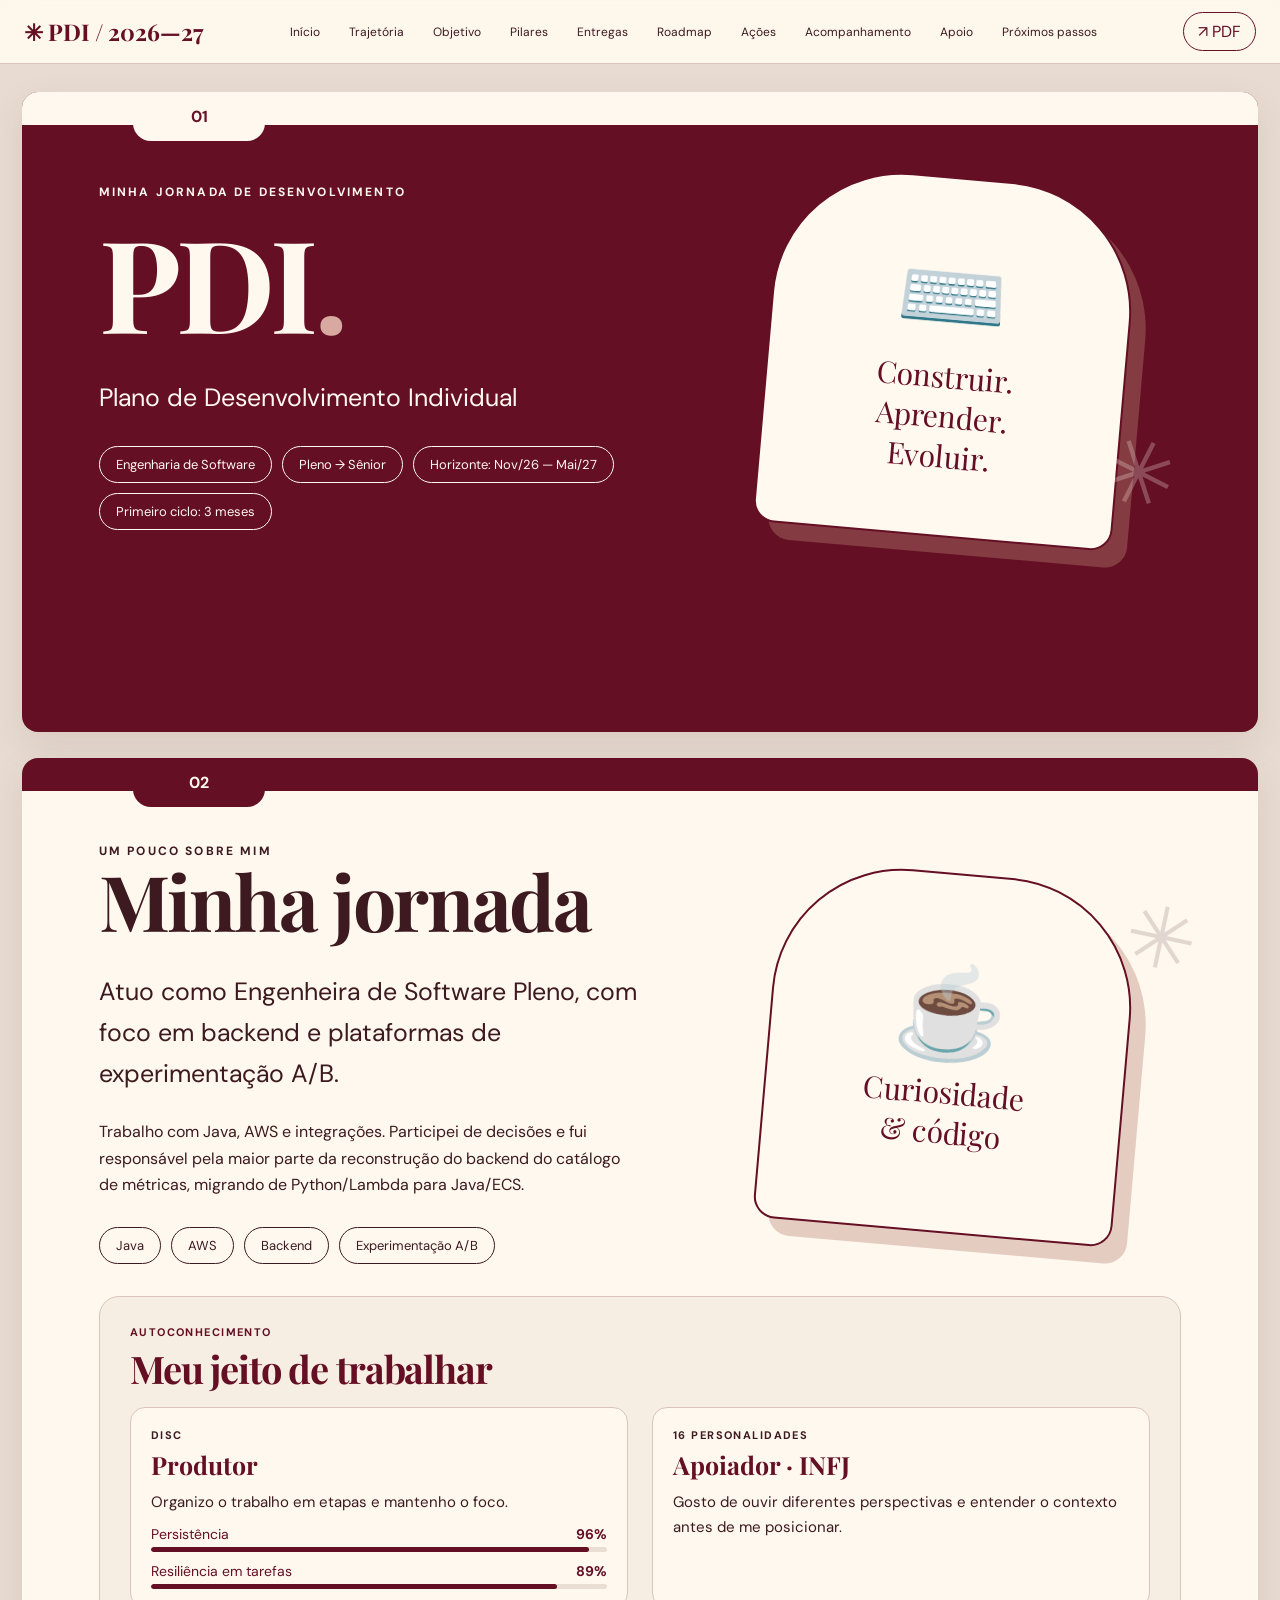
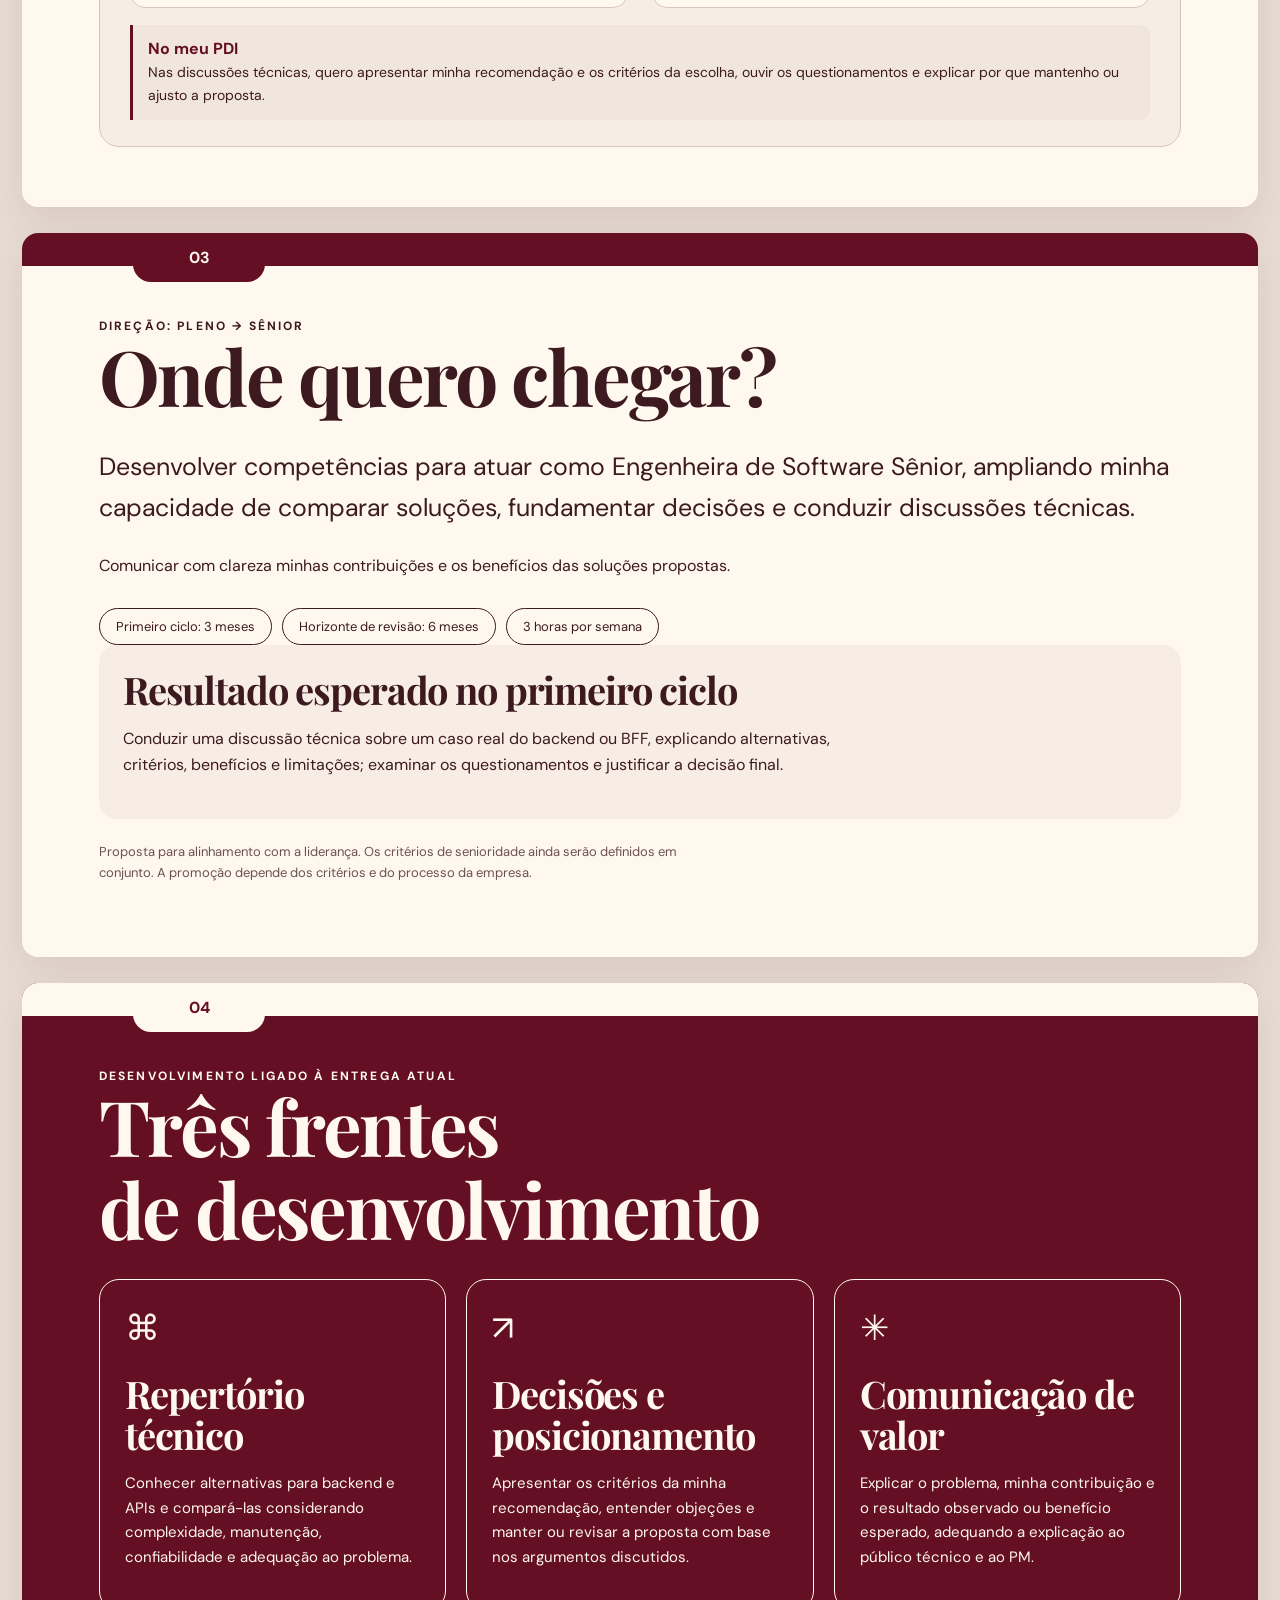
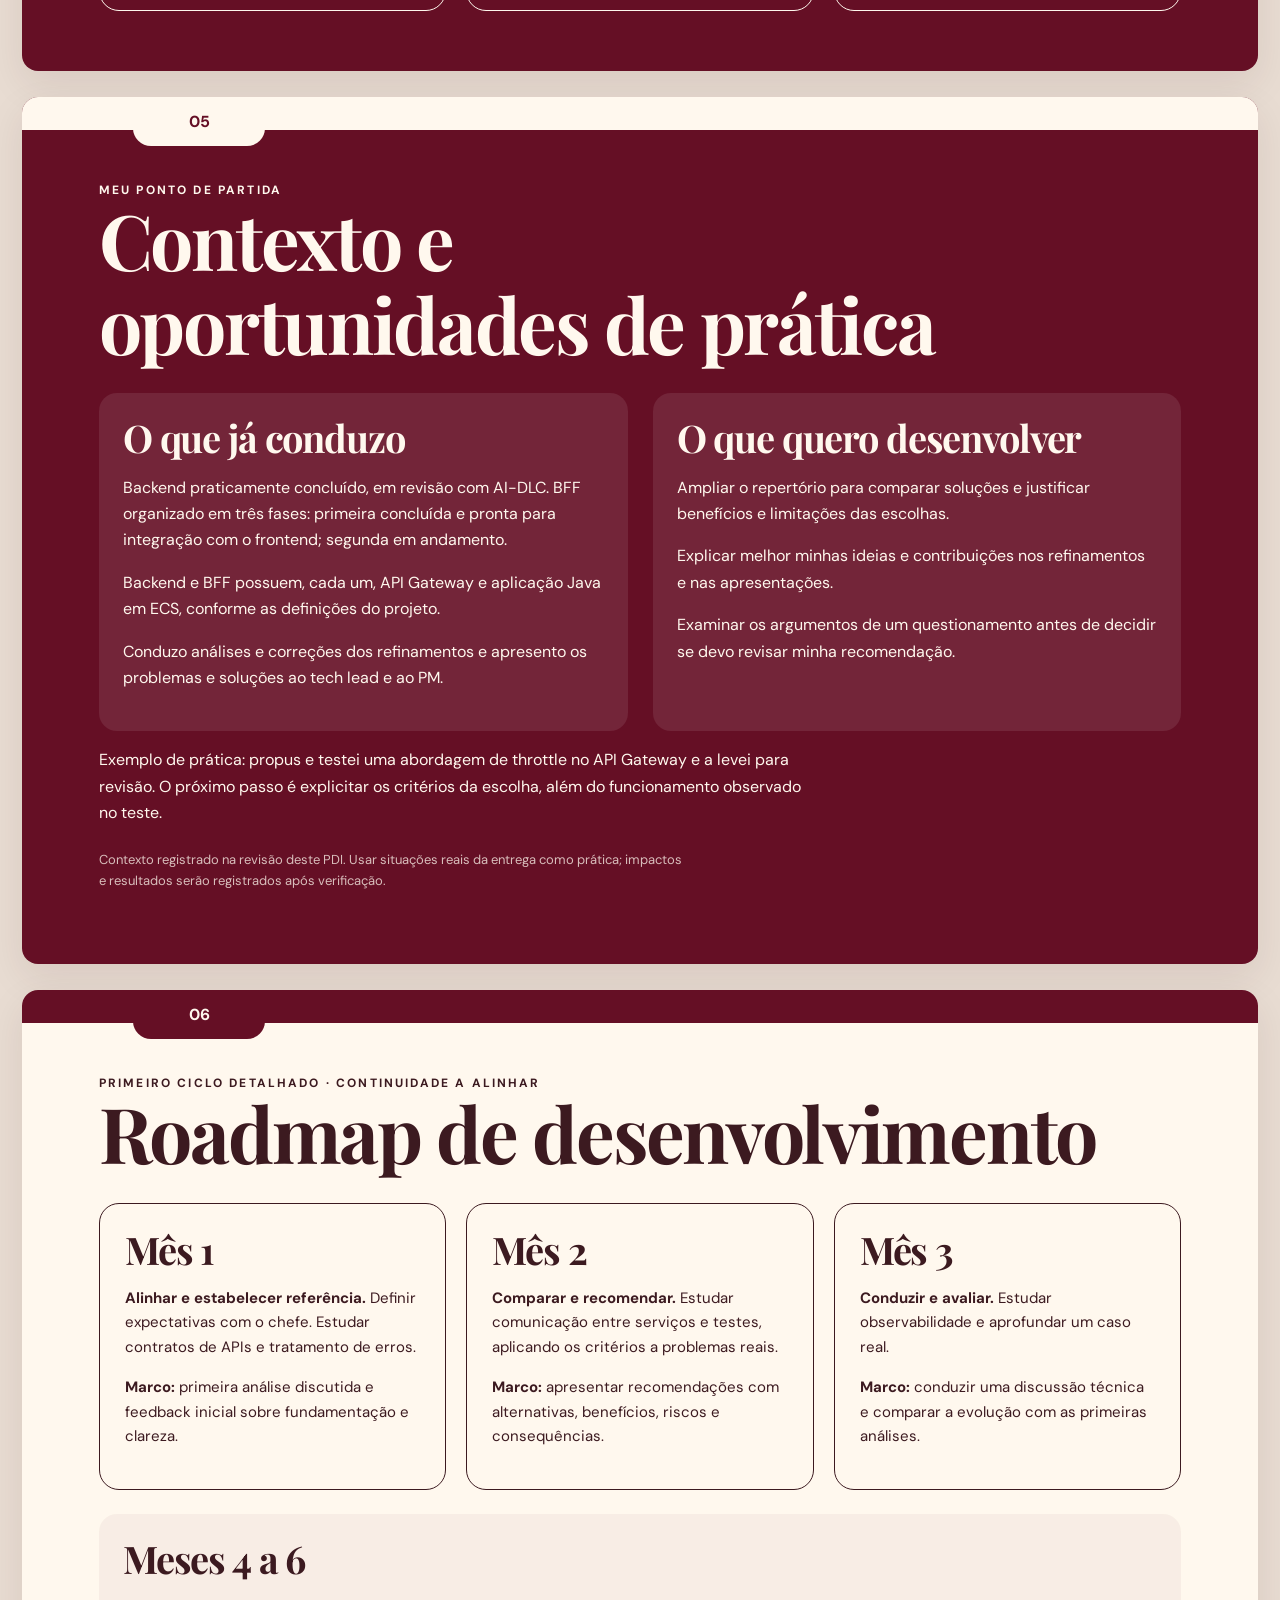
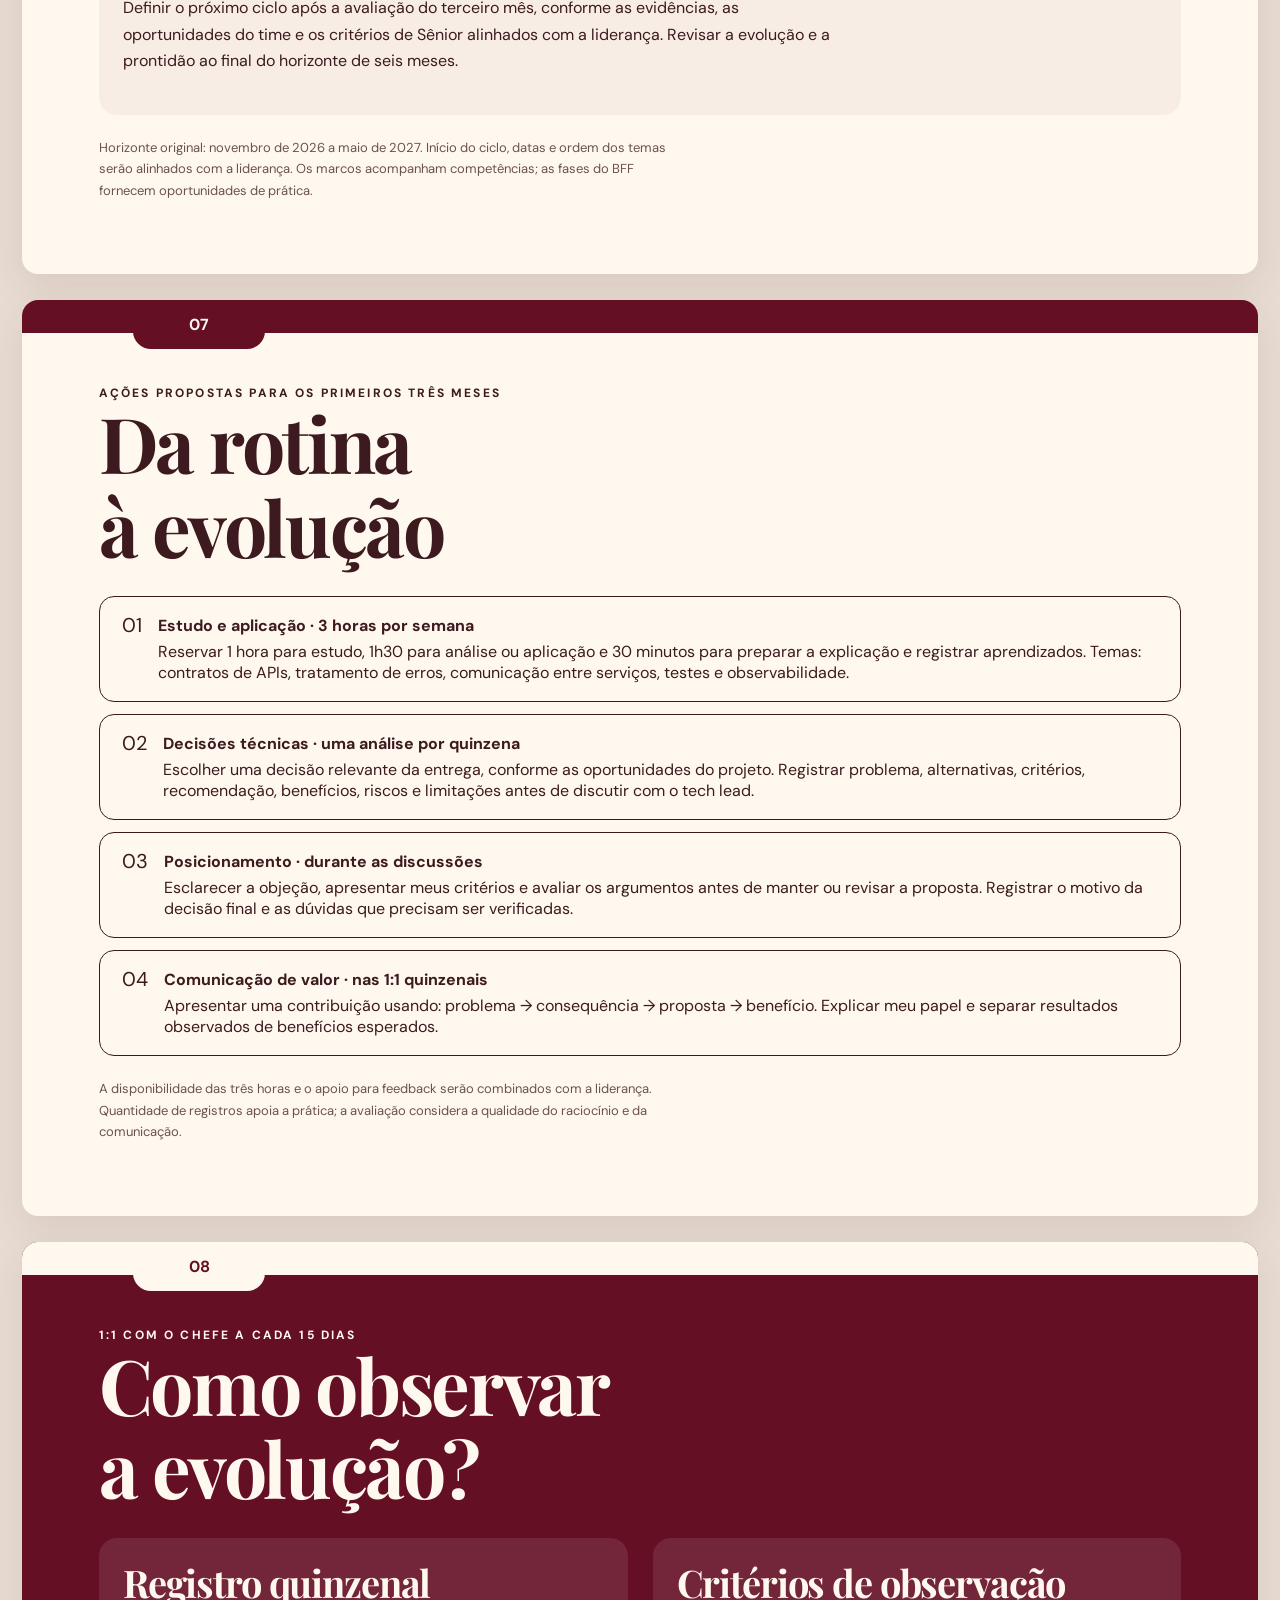
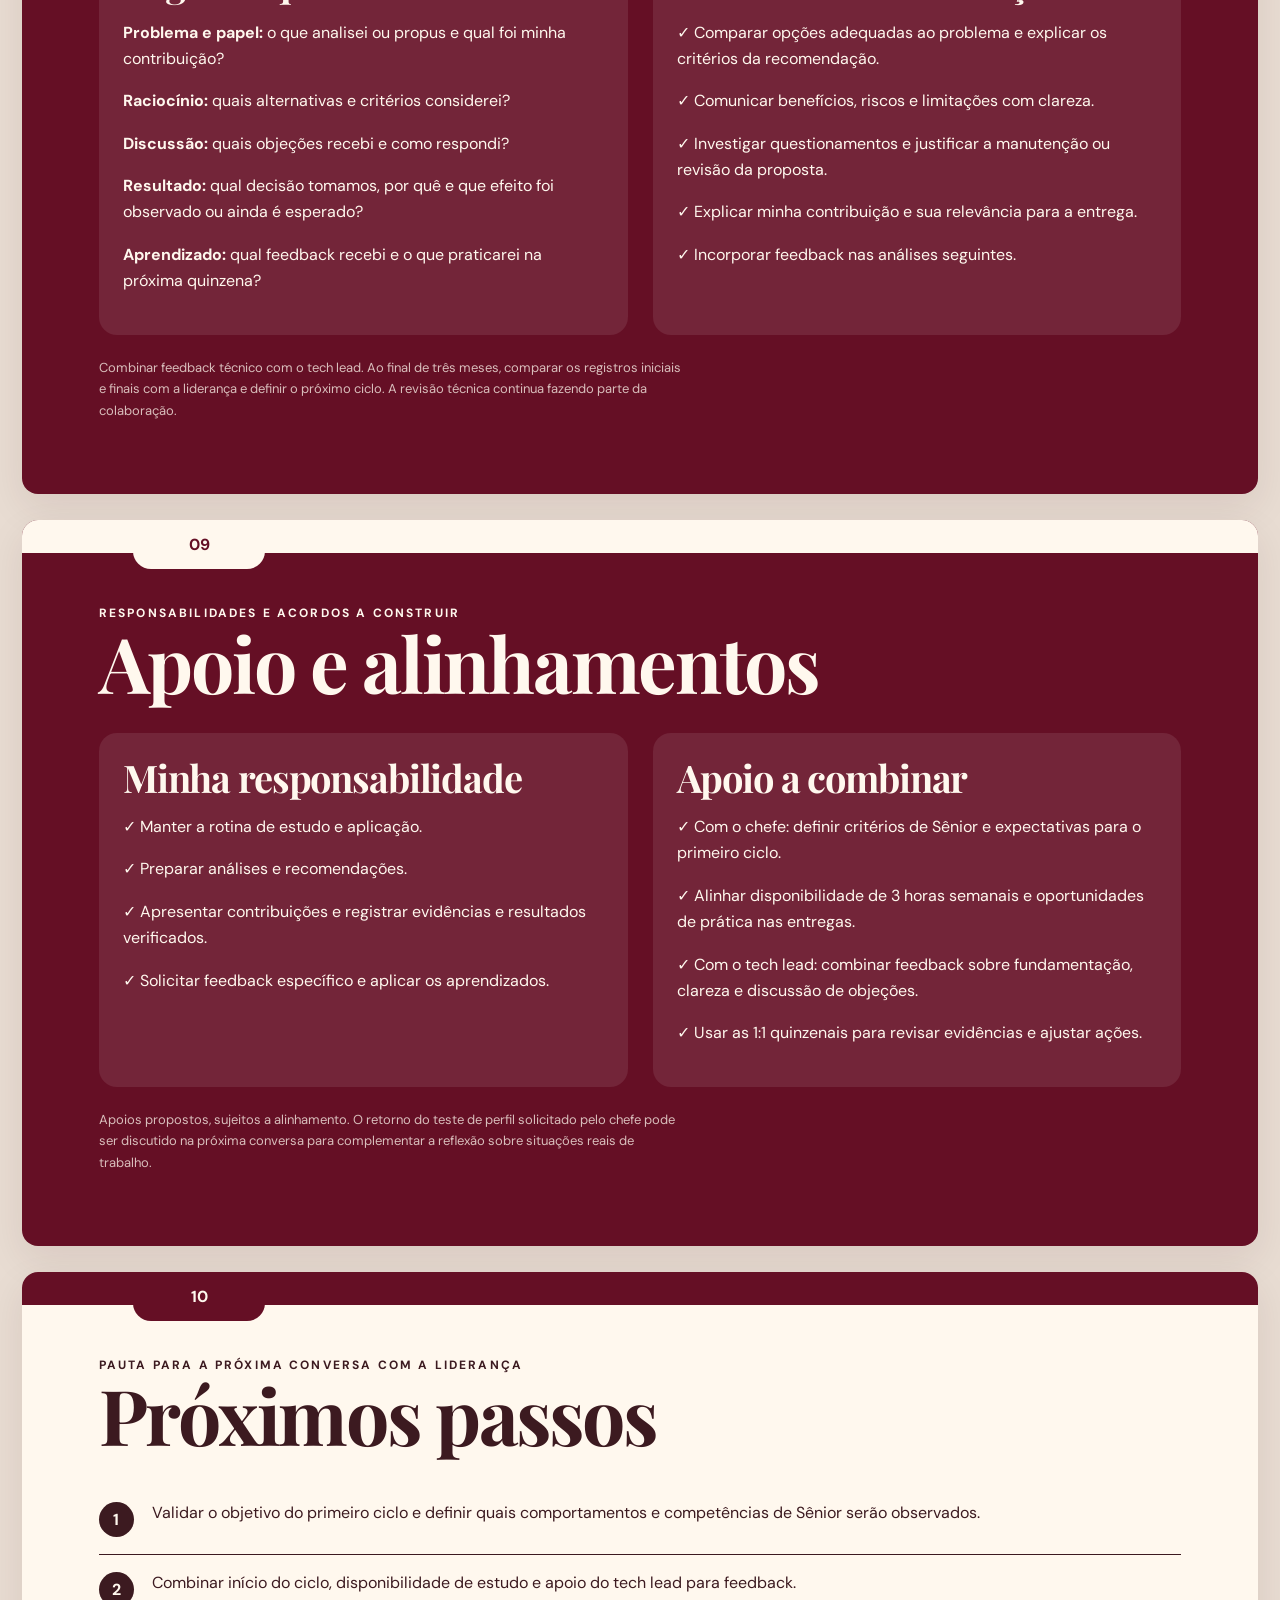
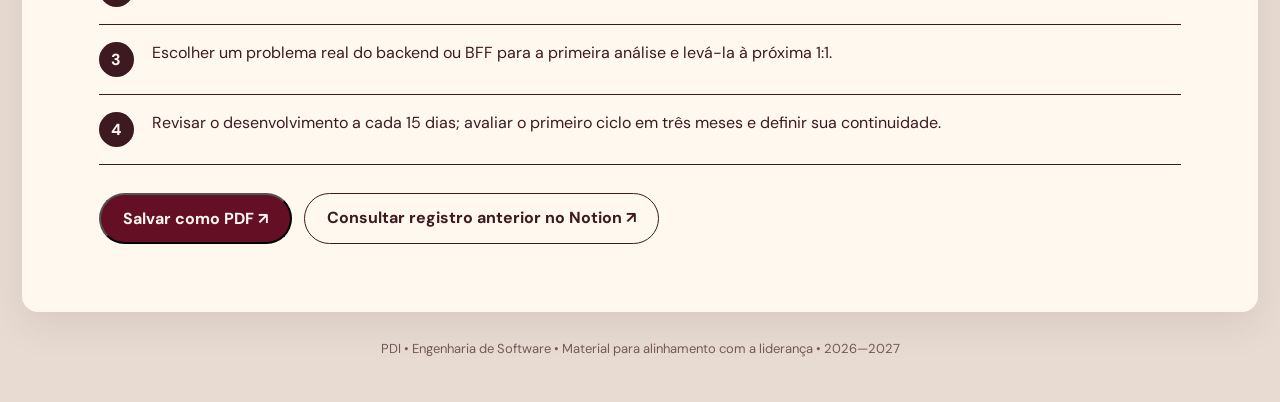
==== commit 755a6cc2: "Adiciona card de autoconhecimento ao PDI" ====
--- a/pdi/index.html
+++ b/pdi/index.html
@@ -2,10 +2,61 @@
 <html lang="pt-BR"><head><meta charset="UTF-8"><meta name="viewport" content="width=device-width, initial-scale=1"><meta name="theme-color" content="#650f25"><meta name="description" content="Plano de Desenvolvimento Individual — Engenharia de Software Pleno para Sênior."><title>PDI | Pleno → Sênior</title><link rel="preconnect" href="https://fonts.googleapis.com"><link rel="preconnect" href="https://fonts.gstatic.com" crossorigin><link href="https://fonts.googleapis.com/css2?family=DM+Sans:wght@400;500;600;700&family=Playfair+Display:wght@500;600;700&display=swap" rel="stylesheet">
 <style>
 :root{--wine:#650f25;--wine-dark:#450919;--cream:#fff8ee;--paper:#f7eee3;--ink:#3c1a20;--line:#d9c4bd;--gold:#c39b75}*{box-sizing:border-box}html{scroll-behavior:smooth}body{margin:0;background:#e8dcd2;color:var(--ink);font-family:"DM Sans",sans-serif}button,a{font:inherit}a{color:inherit}button{cursor:pointer}.top{position:sticky;top:0;z-index:10;background:rgba(255,248,238,.95);backdrop-filter:blur(16px);border-bottom:1px solid var(--line)}.top-inner{max-width:1280px;margin:auto;display:flex;align-items:center;gap:20px;justify-content:space-between;padding:12px 24px}.brand{font-family:"Playfair Display",serif;font-size:23px;font-weight:700;color:var(--wine)}nav{display:flex;gap:7px;overflow:auto;scrollbar-width:none}nav a{font-size:12px;text-decoration:none;white-space:nowrap;padding:8px 11px;border-radius:30px}nav a:hover,nav a:focus-visible{background:#ead9d2}.print{border:1px solid var(--wine);border-radius:30px;padding:8px 14px;background:transparent;color:var(--wine);white-space:nowrap}.deck{max-width:1280px;margin:28px auto;padding:0 22px;display:grid;gap:26px}.slide{scroll-margin-top:85px;position:relative;min-height:640px;border-radius:16px;overflow:hidden;padding:85px clamp(25px,6vw,90px) 60px;box-shadow:0 14px 38px #39101a16}.slide.cream{background:var(--cream)}.slide.wine{background:var(--wine);color:var(--cream)}.tabline{position:absolute;top:0;left:0;right:0;height:33px;background:var(--wine)}.wine .tabline{background:var(--cream)}.tab{position:absolute;top:0;left:9%;height:49px;width:132px;display:grid;place-items:center;background:var(--cream);color:var(--wine);border-radius:0 0 18px 18px;font-weight:700}.cream .tab{background:var(--wine);color:var(--cream)}.eyebrow{letter-spacing:.18em;text-transform:uppercase;font-size:12px;font-weight:700}h1,h2,h3{font-family:"Playfair Display",serif;line-height:1.09;letter-spacing:-.03em}h1{font-size:clamp(65px,10vw,150px);margin:12px 0}h2{font-size:clamp(45px,6vw,80px);margin:0 0 28px}h3{font-size:clamp(25px,3vw,38px);margin:0 0 12px}p{line-height:1.65;max-width:65ch}.lead{font-size:clamp(18px,2.2vw,25px)}.split{display:grid;grid-template-columns:1.15fr 1fr;gap:7%;align-items:center}.visual{min-height:340px;display:grid;place-items:center;position:relative}.visual-card{background:#fff9f0;color:var(--wine);border:2px solid currentColor;border-radius:130px 130px 22px 22px;width:min(100%,360px);height:360px;display:flex;flex-direction:column;justify-content:center;align-items:center;transform:rotate(5deg);box-shadow:16px 16px 0 #b8857460}.visual-card .emoji{font-size:90px}.visual-card span{font-family:"Playfair Display",serif;font-size:30px}.scribble{position:absolute;font-size:90px;opacity:.25;right:1%;bottom:1%;transform:rotate(-18deg)}.pillrow{display:flex;flex-wrap:wrap;gap:10px;margin-top:28px}.pill{border:1px solid currentColor;padding:9px 16px;border-radius:30px;font-size:13px}.big-quote{font-family:"Playfair Display",serif;font-size:clamp(29px,4vw,55px);line-height:1.25}.grid3{display:grid;grid-template-columns:repeat(3,1fr);gap:20px}.tile{border:1px solid currentColor;border-radius:20px;padding:25px;min-height:230px}.tile .symbol{font-size:35px;margin-bottom:22px}.tile p{font-size:15px}.muted{opacity:.75}.stack{display:grid;gap:12px}.item{padding:18px 22px;border:1px solid currentColor;border-radius:15px;display:flex;gap:16px;align-items:flex-start}.item b{display:block;margin-bottom:5px}.check{font-size:20px;line-height:1}.roadmap{display:grid;grid-template-columns:repeat(6,1fr);gap:10px;margin-top:55px}.month{border-top:3px solid currentColor;padding-top:22px;position:relative}.month:before{content:"";width:15px;height:15px;border-radius:50%;background:currentColor;position:absolute;top:-9px;left:0}.month strong{font-size:17px}.month p{font-size:13px;line-height:1.45}.two{display:grid;grid-template-columns:1fr 1fr;gap:25px}.note{background:#ffffff17;border-radius:18px;padding:24px}.cream .note{background:#650f250b}.action{display:flex;gap:18px;align-items:flex-start;padding:17px 0;border-bottom:1px solid currentColor}.num{background:currentColor;border-radius:50%;width:35px;height:35px;flex-shrink:0;display:grid;place-items:center}.num span{color:var(--cream);font-weight:700}.wine .num span{color:var(--wine)}.footer{max-width:1280px;margin:0 auto 45px;text-align:center;font-size:13px;color:#77585a}.footnote{font-size:13px;opacity:.75;margin-top:22px}.actions{display:flex;gap:12px;flex-wrap:wrap;margin-top:28px}.cta{display:inline-block;border-radius:40px;background:var(--cream);color:var(--wine);padding:13px 22px;text-decoration:none;font-weight:700}.cream .cta{background:var(--wine);color:var(--cream)}.cta.outline{background:transparent;border:1px solid currentColor;color:inherit}.flower{position:absolute;right:5%;top:12%;font-size:85px;opacity:.14;transform:rotate(12deg)}.progress{display:flex;gap:7px;margin-top:20px}.progress i{height:7px;border-radius:9px;background:currentColor;opacity:.18;flex:1}.progress i:first-child{opacity:1}@media(max-width:760px){.top-inner{padding:10px}.brand{font-size:19px}.print{display:none}.deck{margin:12px auto;padding:0 10px;gap:13px}.slide{padding:80px 24px 42px;min-height:0;border-radius:9px}.split,.two,.grid3{grid-template-columns:1fr}.visual{min-height:250px}.visual-card{width:210px;height:240px}.visual-card .emoji{font-size:62px}.visual-card span{font-size:22px}.roadmap{grid-template-columns:repeat(2,1fr);row-gap:25px}.tile{min-height:0}.flower{font-size:45px}h1{font-size:70px}}@media print{body{background:white}.top,.footer,.actions{display:none}.deck{display:block;padding:0;margin:0}.slide{border-radius:0;box-shadow:none;page-break-after:always;break-after:page;min-height:95vh;margin:0;-webkit-print-color-adjust:exact;print-color-adjust:exact}}
+
+.profile-card{margin-top:32px;padding:26px 30px;border:1px solid var(--line);border-radius:20px;background:var(--paper);color:var(--wine)}
+.profile-card .eyebrow{font-size:11px;letter-spacing:.13em;margin:0 0 7px}
+.profile-card h3{margin-bottom:18px;font-size:clamp(27px,3.4vw,38px)}
+.profile-results{display:grid;grid-template-columns:1fr 1fr;gap:24px}
+.profile-result{min-width:0;border:1px solid var(--line);border-radius:15px;padding:18px 20px;background:var(--cream)}
+.profile-result h4{font:700 25px/1.15 "Playfair Display",serif;margin:0 0 10px}
+.profile-result p{margin:0;color:var(--ink);font-size:15px}
+.profile-stat{display:flex;justify-content:space-between;gap:10px;margin:10px 0 4px;font-size:14px}
+.profile-track{height:5px;border-radius:8px;background:#eaddd3;overflow:hidden}
+.profile-track span{display:block;height:100%;background:var(--wine);border-radius:inherit}
+.profile-application{margin-top:17px;padding:13px 15px;border-left:3px solid var(--wine);background:#650f2509;border-radius:0 9px 9px 0}
+.profile-application p{margin:2px 0 0;max-width:none;color:var(--ink);font-size:14px}
+@media screen and (max-width:760px){.profile-card{padding:19px 16px}.profile-results{grid-template-columns:1fr;gap:12px}}
+
+@media print {
+  #trajetoria { padding: 62px 34px 30px; }
+  #trajetoria h2 { margin-bottom: 14px; }
+  #trajetoria .visual { min-height: 230px; }
+  #trajetoria .visual-card { width: min(100%, 210px); height: 230px; }
+  #trajetoria .visual-card .emoji { font-size: 58px; }
+  #trajetoria .visual-card span { font-size: 22px; }
+  .profile-card { margin-top: 24px; padding: 18px; break-inside: avoid; }
+  .profile-results { gap: 14px; }
+  .profile-result { padding: 14px; }
+}
 </style></head><body><header class="top"><div class="top-inner"><span class="brand">✳ PDI / 2026—27</span><nav aria-label="Navegação"><a href="#inicio">Início</a><a href="#trajetoria">Trajetória</a><a href="#objetivo">Objetivo</a><a href="#pilares">Pilares</a><a href="#entregas">Entregas</a><a href="#roadmap">Roadmap</a><a href="#acoes">Ações</a><a href="#acompanhamento">Acompanhamento</a><a href="#apoio">Apoio</a><a href="#proximos">Próximos passos</a></nav><button class="print" onclick="window.print()" aria-label="Imprimir ou salvar em PDF">↗ PDF</button></div></header>
 <main class="deck">
 <section class="slide wine" id="inicio"><div class="tabline"></div><div class="tab">01</div><div class="split"><div><div class="eyebrow">Minha jornada de desenvolvimento</div><h1>PDI<span style="color:#d8a9a1">.</span></h1><p class="lead">Plano de Desenvolvimento Individual</p><div class="pillrow"><span class="pill">Engenharia de Software</span><span class="pill">Pleno → Sênior</span><span class="pill">Horizonte: Nov/26 — Mai/27</span><span class="pill">Primeiro ciclo: 3 meses</span></div></div><div class="visual"><div class="visual-card"><div class="emoji">⌨️</div><span>Construir.</span><span>Aprender.</span><span>Evoluir.</span></div><span class="scribble">✳</span></div></div></section>
-<section class="slide cream" id="trajetoria"><div class="tabline"></div><div class="tab">02</div><div class="flower">✳</div><div class="split"><div><div class="eyebrow">Um pouco sobre mim</div><h2>Minha jornada</h2><p class="lead">Atuo como Engenheira de Software Pleno, com foco em backend e plataformas de experimentação A/B.</p><p>Trabalho com Java, AWS e integrações. Participei de decisões e fui responsável pela maior parte da reconstrução do backend do catálogo de métricas, migrando de Python/Lambda para Java/ECS.</p><div class="pillrow"><span class="pill">Java</span><span class="pill">AWS</span><span class="pill">Backend</span><span class="pill">Experimentação A/B</span></div></div><div class="visual"><div class="visual-card"><div class="emoji">☕</div><span>Curiosidade</span><span>& código</span></div></div></div></section>
+<section class="slide cream" id="trajetoria"><div class="tabline"></div><div class="tab">02</div><div class="flower">✳</div><div class="split"><div><div class="eyebrow">Um pouco sobre mim</div><h2>Minha jornada</h2><p class="lead">Atuo como Engenheira de Software Pleno, com foco em backend e plataformas de experimentação A/B.</p><p>Trabalho com Java, AWS e integrações. Participei de decisões e fui responsável pela maior parte da reconstrução do backend do catálogo de métricas, migrando de Python/Lambda para Java/ECS.</p><div class="pillrow"><span class="pill">Java</span><span class="pill">AWS</span><span class="pill">Backend</span><span class="pill">Experimentação A/B</span></div></div><div class="visual"><div class="visual-card"><div class="emoji">☕</div><span>Curiosidade</span><span>& código</span></div></div></div>
+<article class="profile-card" aria-labelledby="perfil-title">
+  <p class="eyebrow">Autoconhecimento</p>
+  <h3 id="perfil-title">Meu jeito de trabalhar</h3>
+  <div class="profile-results">
+    <section class="profile-result" aria-labelledby="disc-title">
+      <p class="eyebrow">DISC</p>
+      <h4 id="disc-title">Produtor</h4>
+      <p>Organizo o trabalho em etapas e mantenho o foco.</p>
+      <div class="profile-stat"><span>Persistência</span><strong>96%</strong></div>
+      <div class="profile-track" aria-hidden="true"><span style="width:96%"></span></div>
+      <div class="profile-stat"><span>Resiliência em tarefas</span><strong>89%</strong></div>
+      <div class="profile-track" aria-hidden="true"><span style="width:89%"></span></div>
+    </section>
+    <section class="profile-result" aria-labelledby="infj-title">
+      <p class="eyebrow">16 Personalidades</p>
+      <h4 id="infj-title">Apoiador · INFJ</h4>
+      <p>Gosto de ouvir diferentes perspectivas e entender o contexto antes de me posicionar.</p>
+    </section>
+  </div>
+  <div class="profile-application">
+    <strong>No meu PDI</strong>
+    <p>Nas discussões técnicas, quero apresentar minha recomendação e os critérios da escolha, ouvir os questionamentos e explicar por que mantenho ou ajusto a proposta.</p>
+  </div>
+</article>
+</section>
 <section class="slide cream" id="objetivo"><div class="tabline"></div><div class="tab">03</div><div class="eyebrow">Direção: Pleno → Sênior</div><h2>Onde quero chegar?</h2><p class="lead">Desenvolver competências para atuar como Engenheira de Software Sênior, ampliando minha capacidade de comparar soluções, fundamentar decisões e conduzir discussões técnicas.</p><p>Comunicar com clareza minhas contribuições e os benefícios das soluções propostas.</p><div class="pillrow"><span class="pill">Primeiro ciclo: 3 meses</span><span class="pill">Horizonte de revisão: 6 meses</span><span class="pill">3 horas por semana</span></div><div class="note"><h3>Resultado esperado no primeiro ciclo</h3><p>Conduzir uma discussão técnica sobre um caso real do backend ou BFF, explicando alternativas, critérios, benefícios e limitações; examinar os questionamentos e justificar a decisão final.</p></div><p class="footnote">Proposta para alinhamento com a liderança. Os critérios de senioridade ainda serão definidos em conjunto. A promoção depende dos critérios e do processo da empresa.</p></section>
 <section class="slide wine" id="pilares"><div class="tabline"></div><div class="tab">04</div><div class="eyebrow">Desenvolvimento ligado à entrega atual</div><h2>Três frentes<br>de desenvolvimento</h2><div class="grid3"><article class="tile"><div class="symbol">⌘</div><h3>Repertório técnico</h3><p>Conhecer alternativas para backend e APIs e compará-las considerando complexidade, manutenção, confiabilidade e adequação ao problema.</p></article><article class="tile"><div class="symbol">↗</div><h3>Decisões e posicionamento</h3><p>Apresentar os critérios da minha recomendação, entender objeções e manter ou revisar a proposta com base nos argumentos discutidos.</p></article><article class="tile"><div class="symbol">✳</div><h3>Comunicação de valor</h3><p>Explicar o problema, minha contribuição e o resultado observado ou benefício esperado, adequando a explicação ao público técnico e ao PM.</p></article></div></section>
 <section class="slide wine" id="entregas"><div class="tabline"></div><div class="tab">05</div><div class="eyebrow">Meu ponto de partida</div><h2>Contexto e<br>oportunidades de prática</h2><div class="two"><div class="note"><h3>O que já conduzo</h3><p>Backend praticamente concluído, em revisão com AI-DLC. BFF organizado em três fases: primeira concluída e pronta para integração com o frontend; segunda em andamento.</p><p>Backend e BFF possuem, cada um, API Gateway e aplicação Java em ECS, conforme as definições do projeto.</p><p>Conduzo análises e correções dos refinamentos e apresento os problemas e soluções ao tech lead e ao PM.</p></div><div class="note"><h3>O que quero desenvolver</h3><p>Ampliar o repertório para comparar soluções e justificar benefícios e limitações das escolhas.</p><p>Explicar melhor minhas ideias e contribuições nos refinamentos e nas apresentações.</p><p>Examinar os argumentos de um questionamento antes de decidir se devo revisar minha recomendação.</p></div></div><p>Exemplo de prática: propus e testei uma abordagem de throttle no API Gateway e a levei para revisão. O próximo passo é explicitar os critérios da escolha, além do funcionamento observado no teste.</p><p class="footnote">Contexto registrado na revisão deste PDI. Usar situações reais da entrega como prática; impactos e resultados serão registrados após verificação.</p></section>
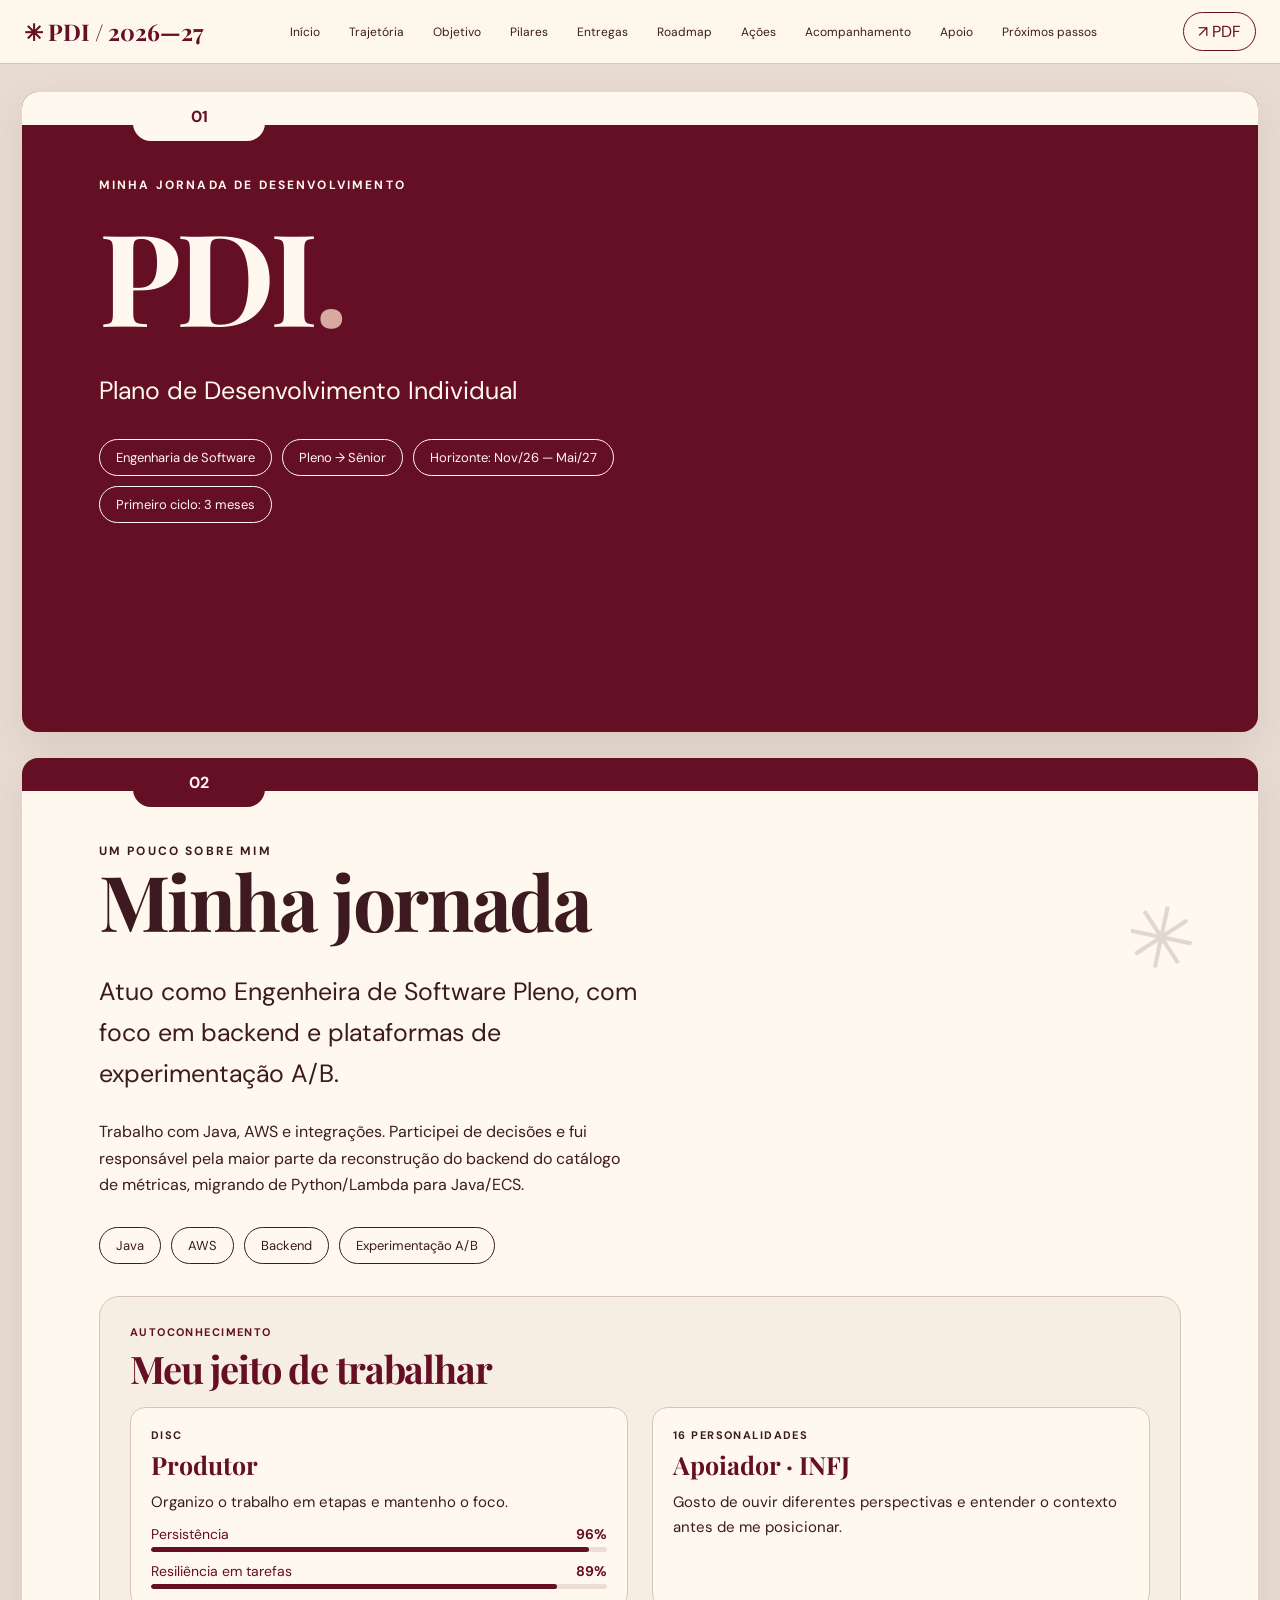
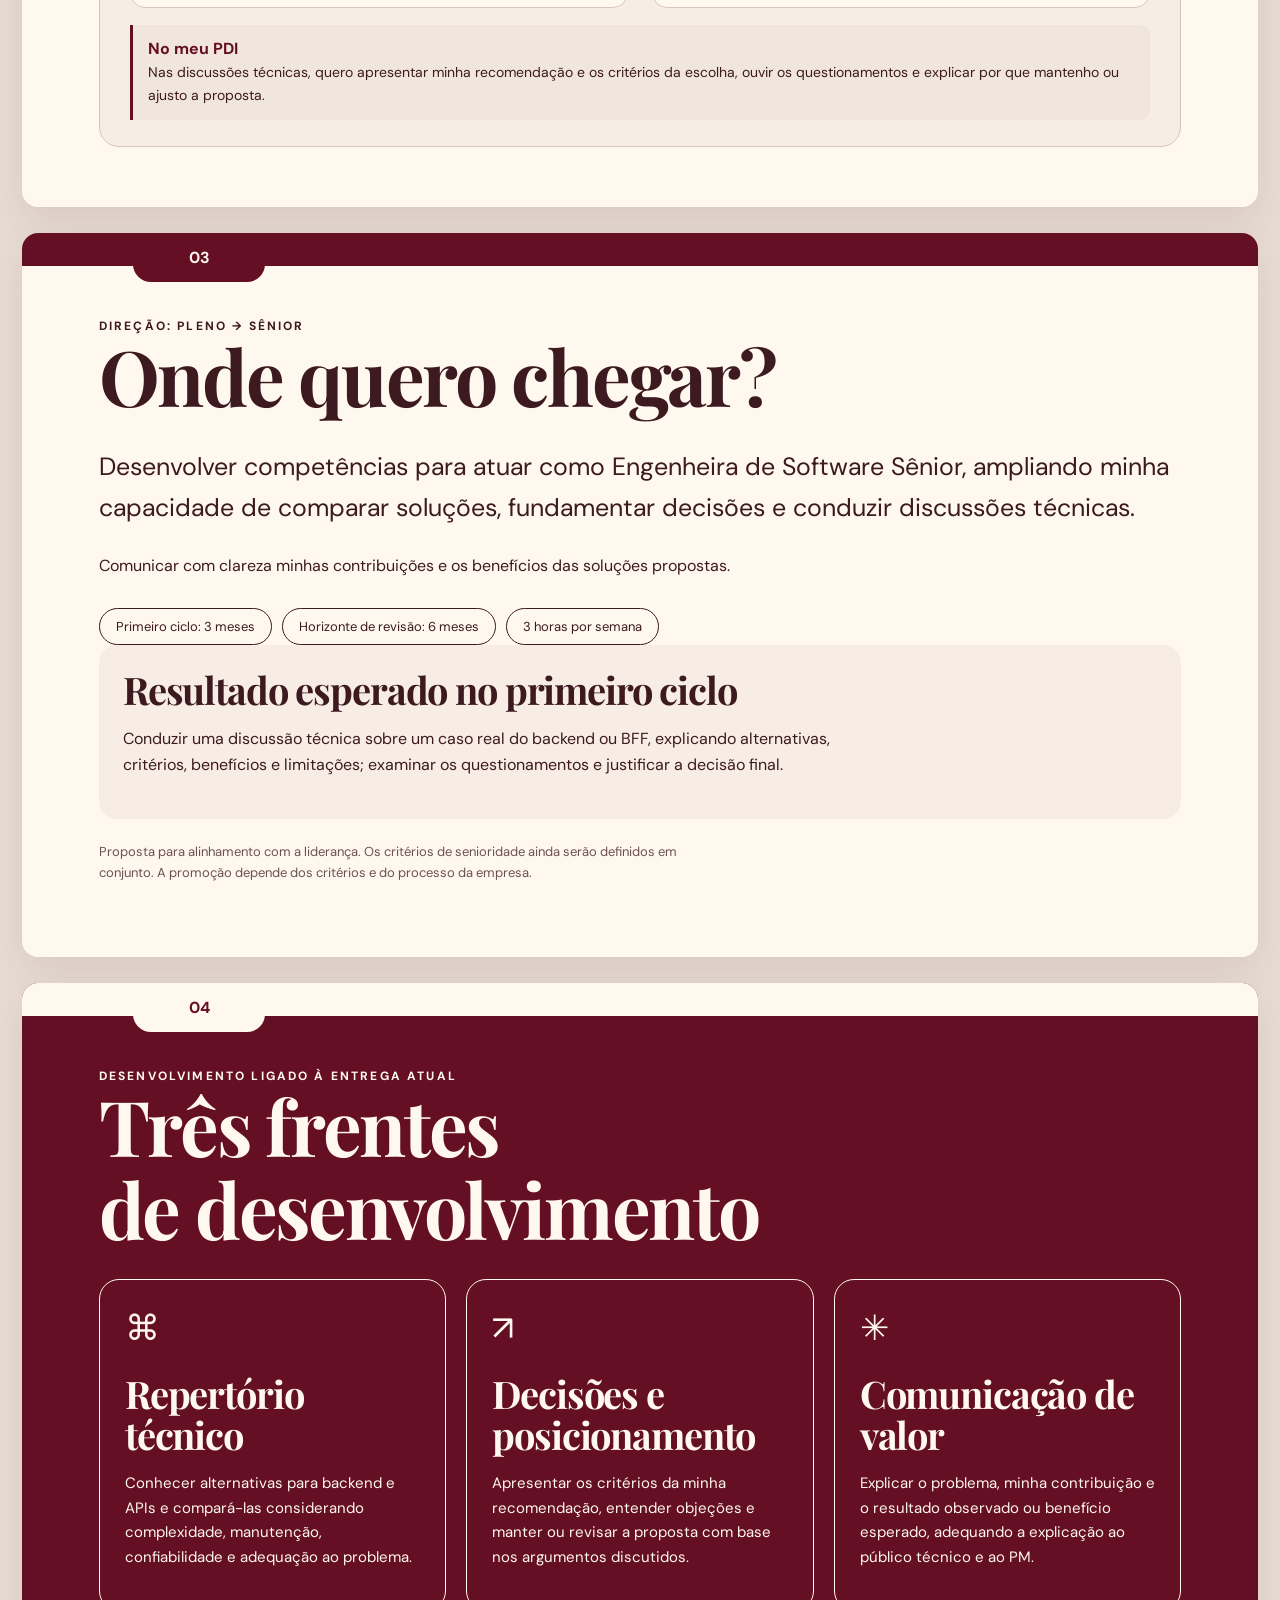
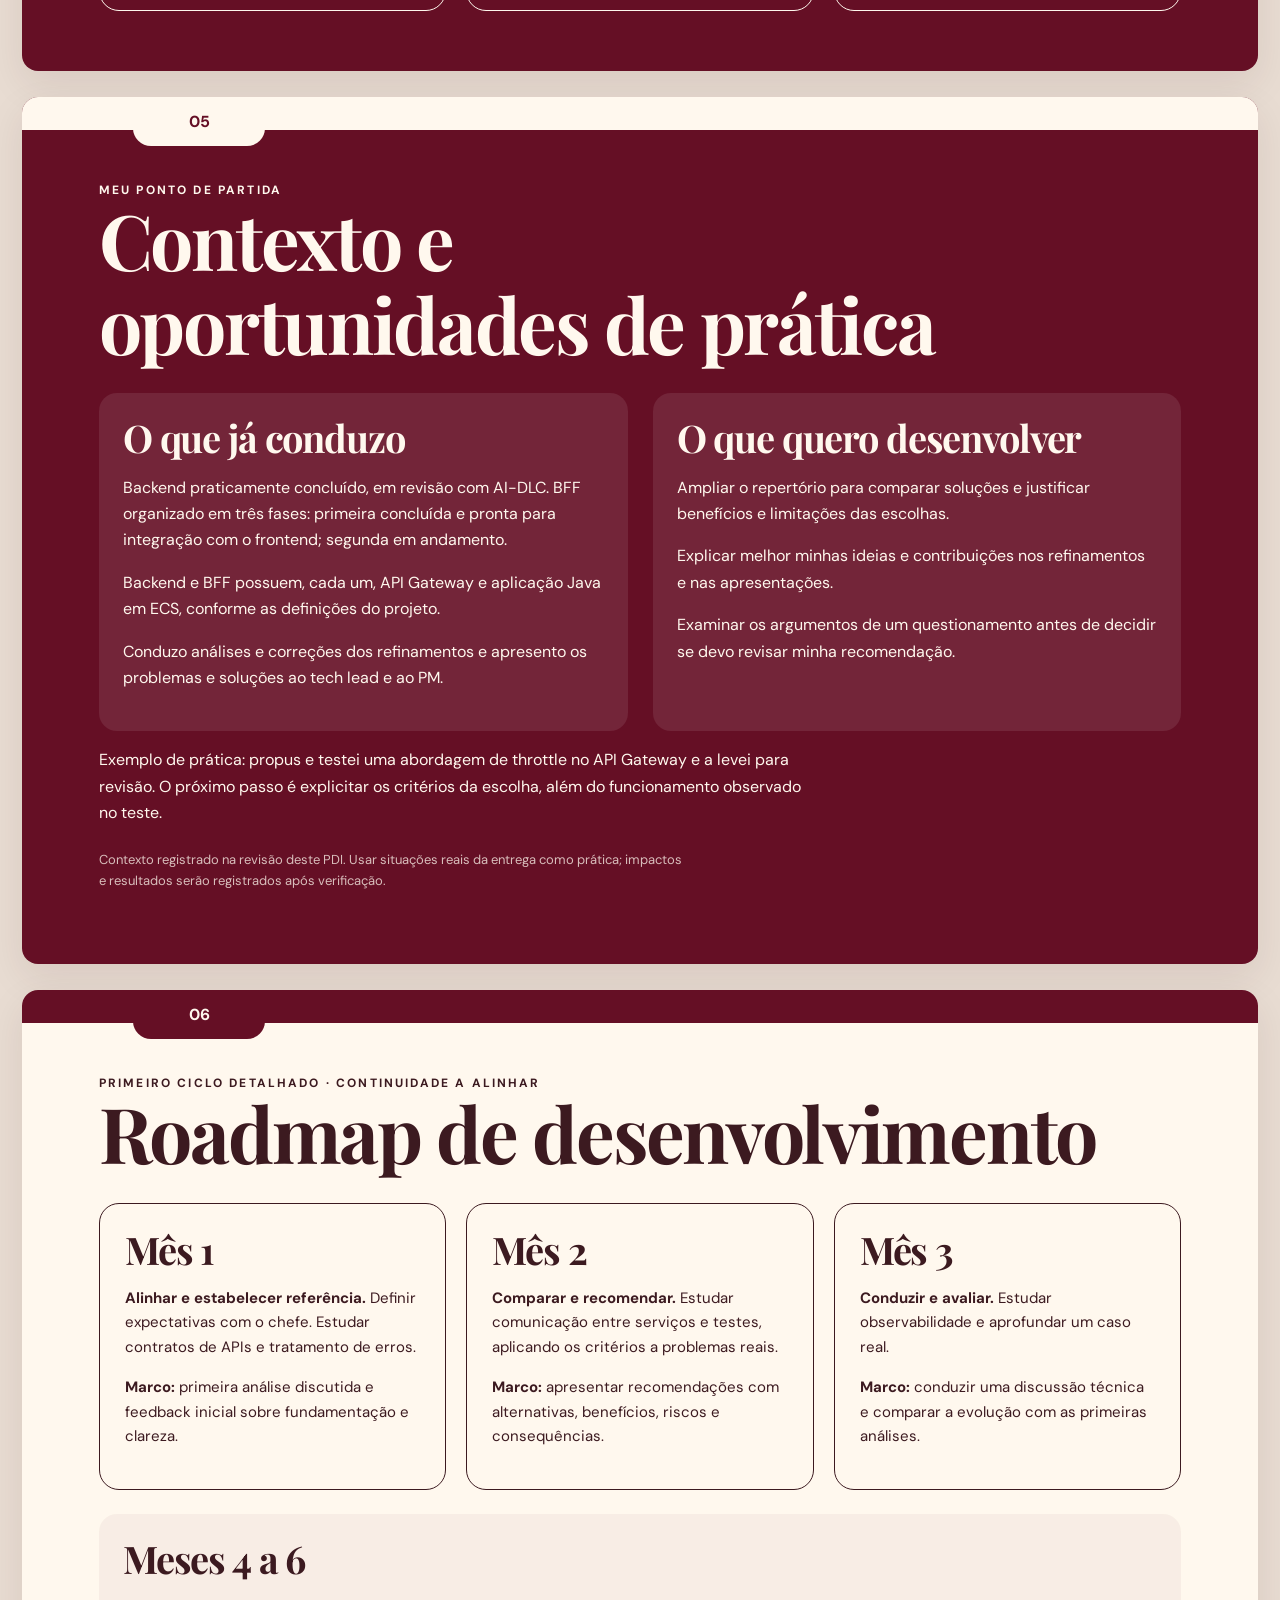
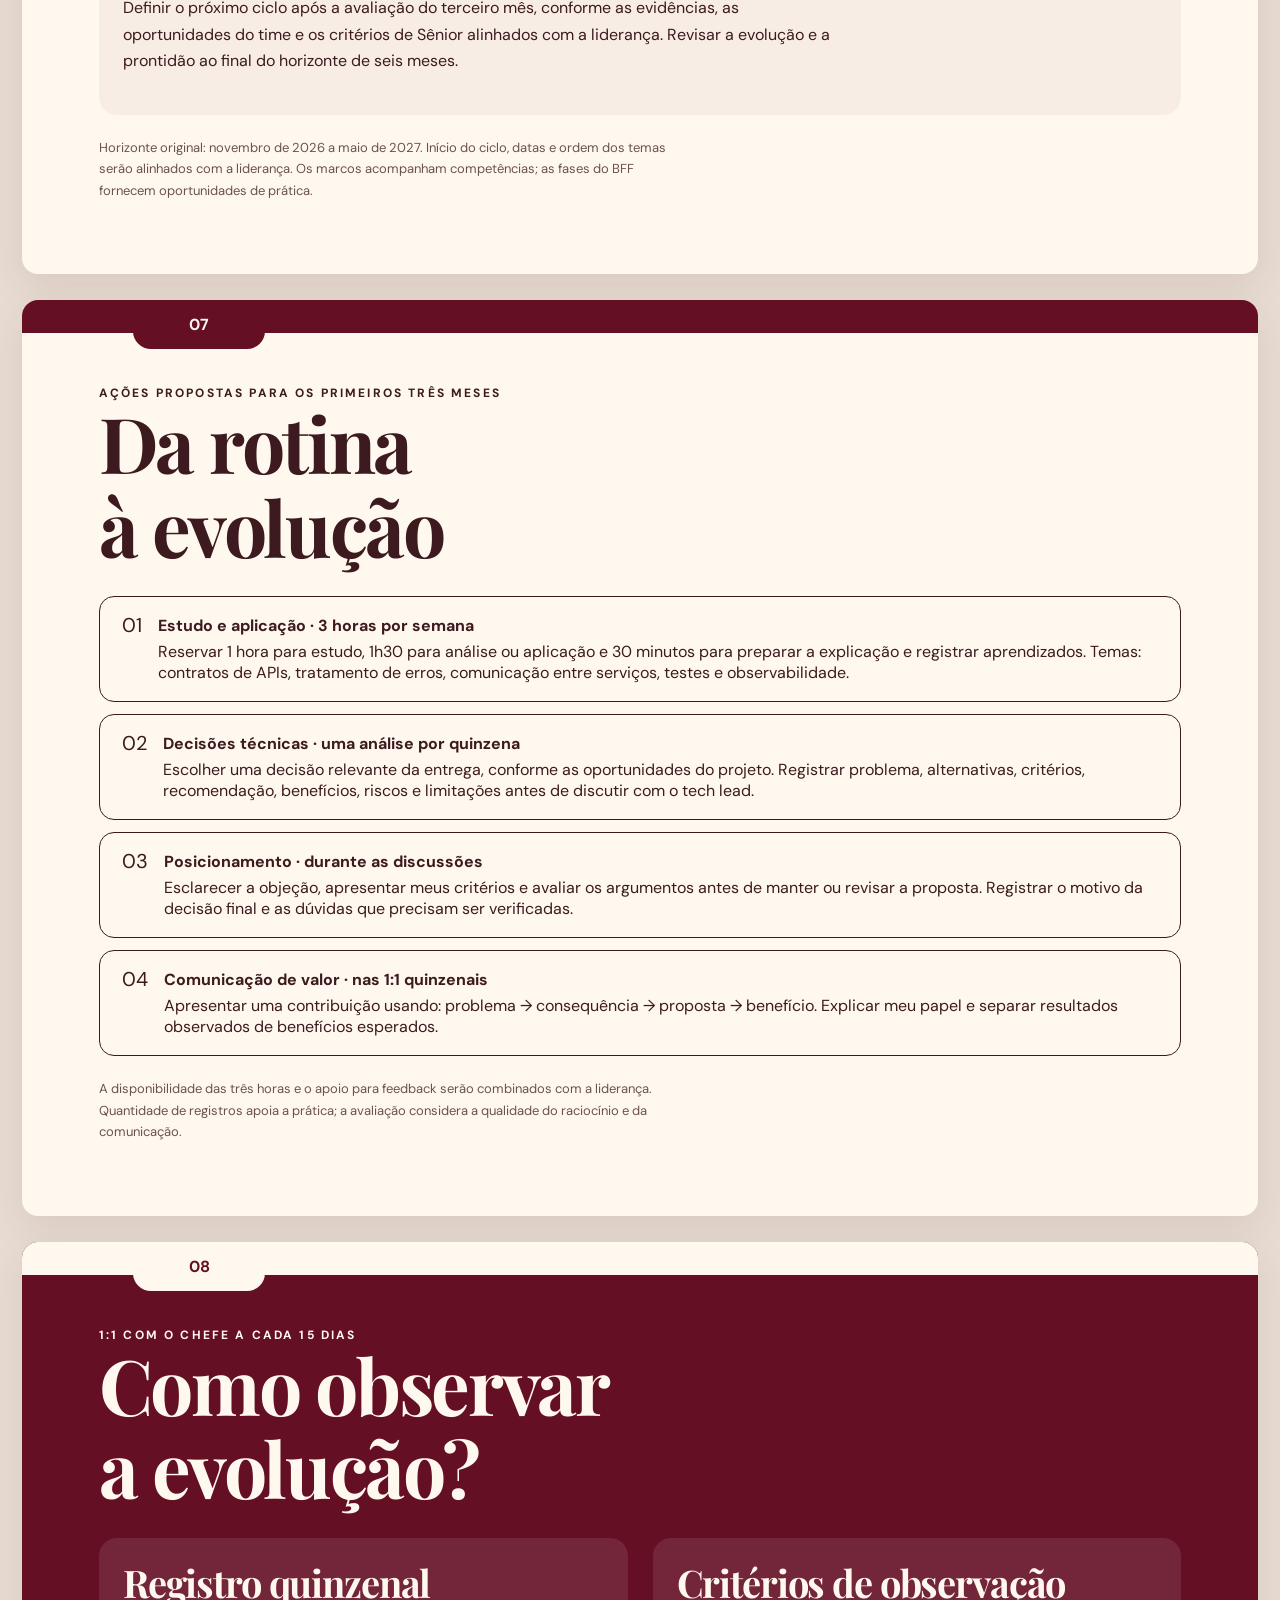
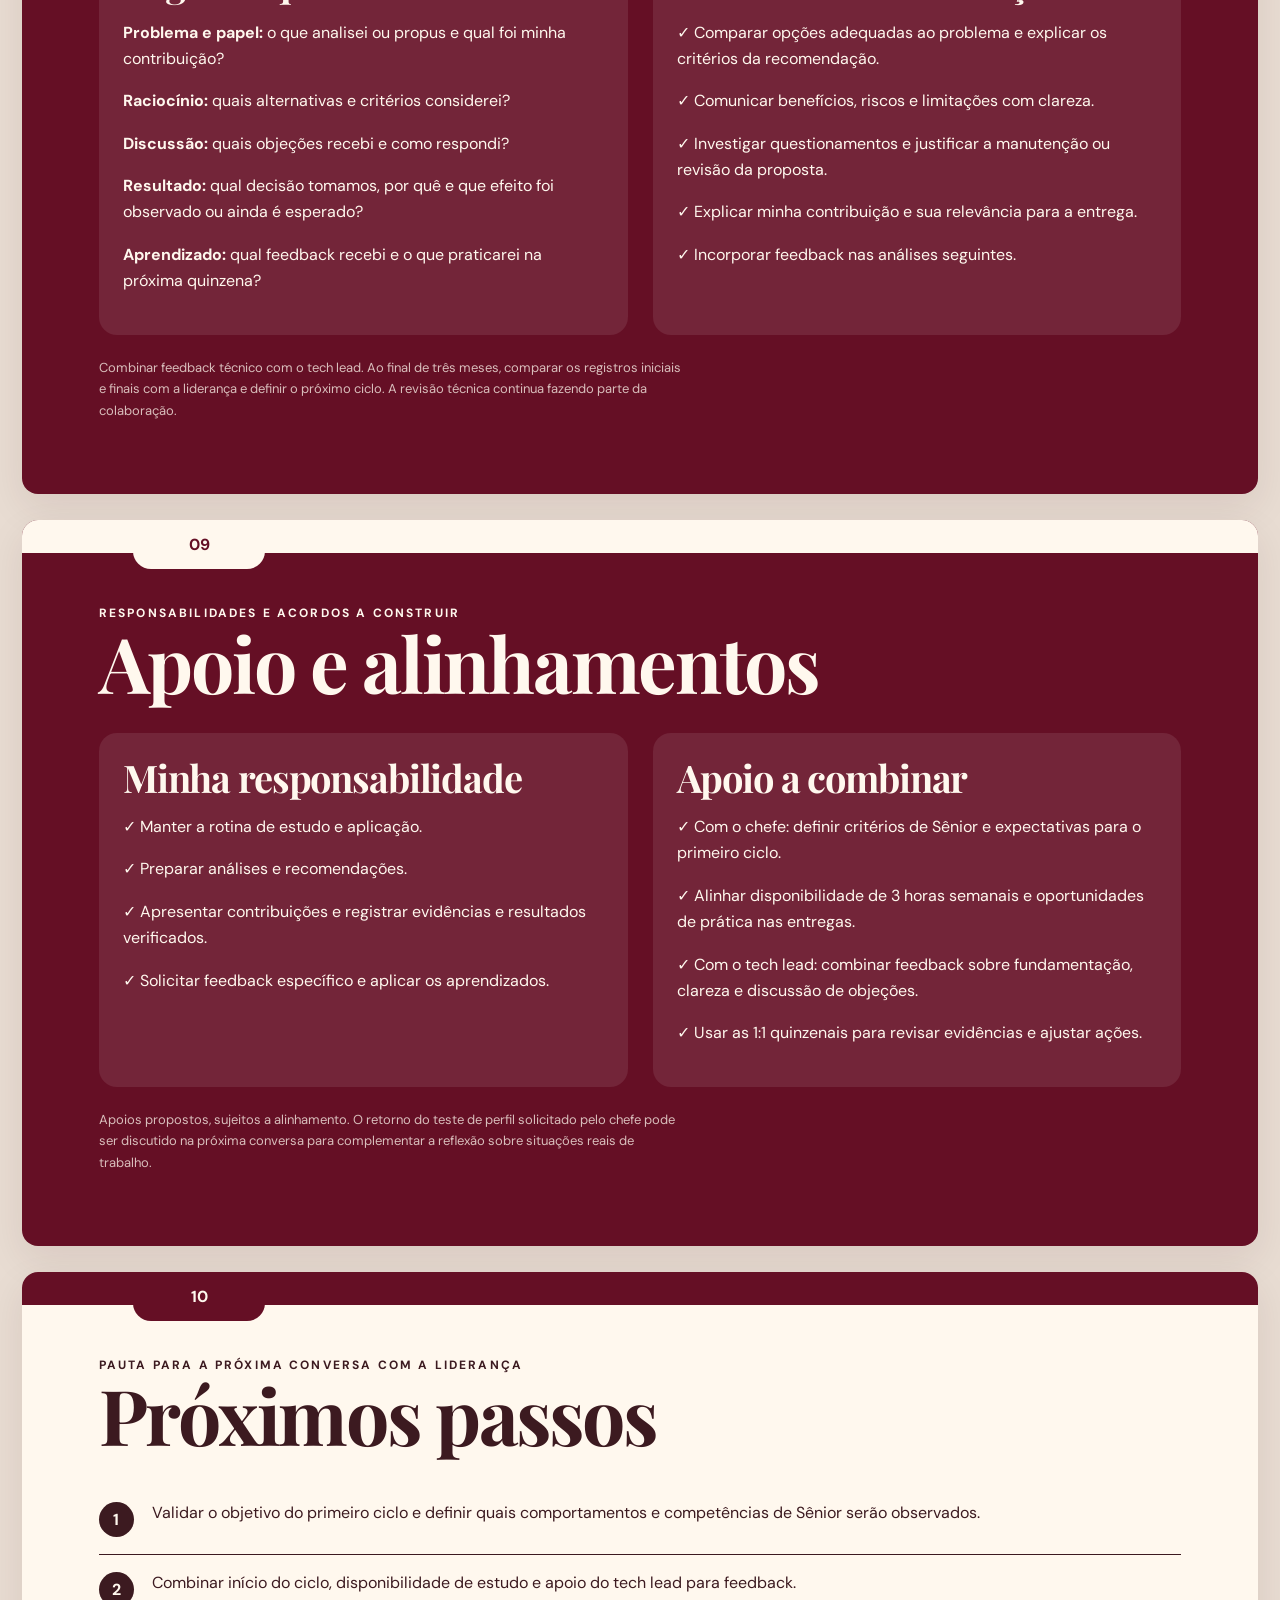
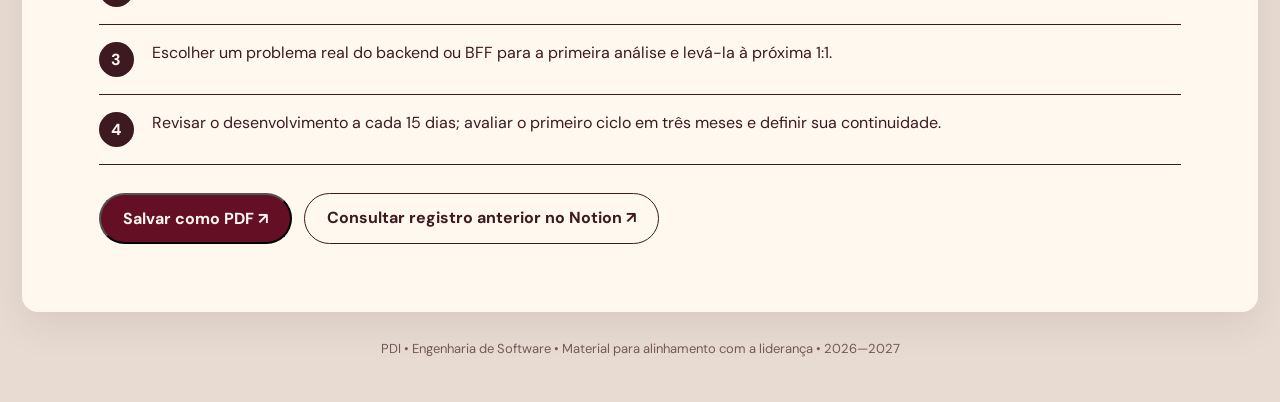
==== commit 8a5c82c2: "Implement new feature for user authentication and improve error handling" ====
--- a/pdi/index.html
+++ b/pdi/index.html
@@ -1,68 +1,1076 @@
 <!doctype html>
-<html lang="pt-BR"><head><meta charset="UTF-8"><meta name="viewport" content="width=device-width, initial-scale=1"><meta name="theme-color" content="#650f25"><meta name="description" content="Plano de Desenvolvimento Individual — Engenharia de Software Pleno para Sênior."><title>PDI | Pleno → Sênior</title><link rel="preconnect" href="https://fonts.googleapis.com"><link rel="preconnect" href="https://fonts.gstatic.com" crossorigin><link href="https://fonts.googleapis.com/css2?family=DM+Sans:wght@400;500;600;700&family=Playfair+Display:wght@500;600;700&display=swap" rel="stylesheet">
-<style>
-:root{--wine:#650f25;--wine-dark:#450919;--cream:#fff8ee;--paper:#f7eee3;--ink:#3c1a20;--line:#d9c4bd;--gold:#c39b75}*{box-sizing:border-box}html{scroll-behavior:smooth}body{margin:0;background:#e8dcd2;color:var(--ink);font-family:"DM Sans",sans-serif}button,a{font:inherit}a{color:inherit}button{cursor:pointer}.top{position:sticky;top:0;z-index:10;background:rgba(255,248,238,.95);backdrop-filter:blur(16px);border-bottom:1px solid var(--line)}.top-inner{max-width:1280px;margin:auto;display:flex;align-items:center;gap:20px;justify-content:space-between;padding:12px 24px}.brand{font-family:"Playfair Display",serif;font-size:23px;font-weight:700;color:var(--wine)}nav{display:flex;gap:7px;overflow:auto;scrollbar-width:none}nav a{font-size:12px;text-decoration:none;white-space:nowrap;padding:8px 11px;border-radius:30px}nav a:hover,nav a:focus-visible{background:#ead9d2}.print{border:1px solid var(--wine);border-radius:30px;padding:8px 14px;background:transparent;color:var(--wine);white-space:nowrap}.deck{max-width:1280px;margin:28px auto;padding:0 22px;display:grid;gap:26px}.slide{scroll-margin-top:85px;position:relative;min-height:640px;border-radius:16px;overflow:hidden;padding:85px clamp(25px,6vw,90px) 60px;box-shadow:0 14px 38px #39101a16}.slide.cream{background:var(--cream)}.slide.wine{background:var(--wine);color:var(--cream)}.tabline{position:absolute;top:0;left:0;right:0;height:33px;background:var(--wine)}.wine .tabline{background:var(--cream)}.tab{position:absolute;top:0;left:9%;height:49px;width:132px;display:grid;place-items:center;background:var(--cream);color:var(--wine);border-radius:0 0 18px 18px;font-weight:700}.cream .tab{background:var(--wine);color:var(--cream)}.eyebrow{letter-spacing:.18em;text-transform:uppercase;font-size:12px;font-weight:700}h1,h2,h3{font-family:"Playfair Display",serif;line-height:1.09;letter-spacing:-.03em}h1{font-size:clamp(65px,10vw,150px);margin:12px 0}h2{font-size:clamp(45px,6vw,80px);margin:0 0 28px}h3{font-size:clamp(25px,3vw,38px);margin:0 0 12px}p{line-height:1.65;max-width:65ch}.lead{font-size:clamp(18px,2.2vw,25px)}.split{display:grid;grid-template-columns:1.15fr 1fr;gap:7%;align-items:center}.visual{min-height:340px;display:grid;place-items:center;position:relative}.visual-card{background:#fff9f0;color:var(--wine);border:2px solid currentColor;border-radius:130px 130px 22px 22px;width:min(100%,360px);height:360px;display:flex;flex-direction:column;justify-content:center;align-items:center;transform:rotate(5deg);box-shadow:16px 16px 0 #b8857460}.visual-card .emoji{font-size:90px}.visual-card span{font-family:"Playfair Display",serif;font-size:30px}.scribble{position:absolute;font-size:90px;opacity:.25;right:1%;bottom:1%;transform:rotate(-18deg)}.pillrow{display:flex;flex-wrap:wrap;gap:10px;margin-top:28px}.pill{border:1px solid currentColor;padding:9px 16px;border-radius:30px;font-size:13px}.big-quote{font-family:"Playfair Display",serif;font-size:clamp(29px,4vw,55px);line-height:1.25}.grid3{display:grid;grid-template-columns:repeat(3,1fr);gap:20px}.tile{border:1px solid currentColor;border-radius:20px;padding:25px;min-height:230px}.tile .symbol{font-size:35px;margin-bottom:22px}.tile p{font-size:15px}.muted{opacity:.75}.stack{display:grid;gap:12px}.item{padding:18px 22px;border:1px solid currentColor;border-radius:15px;display:flex;gap:16px;align-items:flex-start}.item b{display:block;margin-bottom:5px}.check{font-size:20px;line-height:1}.roadmap{display:grid;grid-template-columns:repeat(6,1fr);gap:10px;margin-top:55px}.month{border-top:3px solid currentColor;padding-top:22px;position:relative}.month:before{content:"";width:15px;height:15px;border-radius:50%;background:currentColor;position:absolute;top:-9px;left:0}.month strong{font-size:17px}.month p{font-size:13px;line-height:1.45}.two{display:grid;grid-template-columns:1fr 1fr;gap:25px}.note{background:#ffffff17;border-radius:18px;padding:24px}.cream .note{background:#650f250b}.action{display:flex;gap:18px;align-items:flex-start;padding:17px 0;border-bottom:1px solid currentColor}.num{background:currentColor;border-radius:50%;width:35px;height:35px;flex-shrink:0;display:grid;place-items:center}.num span{color:var(--cream);font-weight:700}.wine .num span{color:var(--wine)}.footer{max-width:1280px;margin:0 auto 45px;text-align:center;font-size:13px;color:#77585a}.footnote{font-size:13px;opacity:.75;margin-top:22px}.actions{display:flex;gap:12px;flex-wrap:wrap;margin-top:28px}.cta{display:inline-block;border-radius:40px;background:var(--cream);color:var(--wine);padding:13px 22px;text-decoration:none;font-weight:700}.cream .cta{background:var(--wine);color:var(--cream)}.cta.outline{background:transparent;border:1px solid currentColor;color:inherit}.flower{position:absolute;right:5%;top:12%;font-size:85px;opacity:.14;transform:rotate(12deg)}.progress{display:flex;gap:7px;margin-top:20px}.progress i{height:7px;border-radius:9px;background:currentColor;opacity:.18;flex:1}.progress i:first-child{opacity:1}@media(max-width:760px){.top-inner{padding:10px}.brand{font-size:19px}.print{display:none}.deck{margin:12px auto;padding:0 10px;gap:13px}.slide{padding:80px 24px 42px;min-height:0;border-radius:9px}.split,.two,.grid3{grid-template-columns:1fr}.visual{min-height:250px}.visual-card{width:210px;height:240px}.visual-card .emoji{font-size:62px}.visual-card span{font-size:22px}.roadmap{grid-template-columns:repeat(2,1fr);row-gap:25px}.tile{min-height:0}.flower{font-size:45px}h1{font-size:70px}}@media print{body{background:white}.top,.footer,.actions{display:none}.deck{display:block;padding:0;margin:0}.slide{border-radius:0;box-shadow:none;page-break-after:always;break-after:page;min-height:95vh;margin:0;-webkit-print-color-adjust:exact;print-color-adjust:exact}}
+<html lang="pt-BR">
+  <head>
+    <meta charset="UTF-8" />
+    <meta name="viewport" content="width=device-width, initial-scale=1" />
+    <meta name="theme-color" content="#650f25" />
+    <meta
+      name="description"
+      content="Plano de Desenvolvimento Individual — Engenharia de Software Pleno para Sênior."
+    />
+    <title>PDI | Pleno → Sênior</title>
+    <link rel="icon" href="/assets/favicon.svg" type="image/svg+xml" />
+    <link rel="preconnect" href="https://fonts.googleapis.com" />
+    <link rel="preconnect" href="https://fonts.gstatic.com" crossorigin />
+    <link
+      href="https://fonts.googleapis.com/css2?family=DM+Sans:wght@400;500;600;700&family=Playfair+Display:wght@500;600;700&display=swap"
+      rel="stylesheet"
+    />
+    <style>
+      :root {
+        --wine: #650f25;
+        --wine-dark: #450919;
+        --cream: #fff8ee;
+        --paper: #f7eee3;
+        --ink: #3c1a20;
+        --line: #d9c4bd;
+        --gold: #c39b75;
+      }
+      * {
+        box-sizing: border-box;
+      }
+      html {
+        scroll-behavior: smooth;
+      }
+      body {
+        margin: 0;
+        background: #e8dcd2;
+        color: var(--ink);
+        font-family: "DM Sans", sans-serif;
+      }
+      button,
+      a {
+        font: inherit;
+      }
+      a {
+        color: inherit;
+      }
+      button {
+        cursor: pointer;
+      }
+      .top {
+        position: sticky;
+        top: 0;
+        z-index: 10;
+        background: rgba(255, 248, 238, 0.95);
+        backdrop-filter: blur(16px);
+        border-bottom: 1px solid var(--line);
+      }
+      .top-inner {
+        max-width: 1280px;
+        margin: auto;
+        display: flex;
+        align-items: center;
+        gap: 20px;
+        justify-content: space-between;
+        padding: 12px 24px;
+      }
+      .brand {
+        font-family: "Playfair Display", serif;
+        font-size: 23px;
+        font-weight: 700;
+        color: var(--wine);
+      }
+      nav {
+        display: flex;
+        gap: 7px;
+        overflow: auto;
+        scrollbar-width: none;
+      }
+      nav a {
+        font-size: 12px;
+        text-decoration: none;
+        white-space: nowrap;
+        padding: 8px 11px;
+        border-radius: 30px;
+      }
+      nav a:hover,
+      nav a:focus-visible {
+        background: #ead9d2;
+      }
+      .print {
+        border: 1px solid var(--wine);
+        border-radius: 30px;
+        padding: 8px 14px;
+        background: transparent;
+        color: var(--wine);
+        white-space: nowrap;
+      }
+      .deck {
+        max-width: 1280px;
+        margin: 28px auto;
+        padding: 0 22px;
+        display: grid;
+        gap: 26px;
+      }
+      .slide {
+        scroll-margin-top: 85px;
+        position: relative;
+        min-height: 640px;
+        border-radius: 16px;
+        overflow: hidden;
+        padding: 85px clamp(25px, 6vw, 90px) 60px;
+        box-shadow: 0 14px 38px #39101a16;
+      }
+      .slide.cream {
+        background: var(--cream);
+      }
+      .slide.wine {
+        background: var(--wine);
+        color: var(--cream);
+      }
+      .tabline {
+        position: absolute;
+        top: 0;
+        left: 0;
+        right: 0;
+        height: 33px;
+        background: var(--wine);
+      }
+      .wine .tabline {
+        background: var(--cream);
+      }
+      .tab {
+        position: absolute;
+        top: 0;
+        left: 9%;
+        height: 49px;
+        width: 132px;
+        display: grid;
+        place-items: center;
+        background: var(--cream);
+        color: var(--wine);
+        border-radius: 0 0 18px 18px;
+        font-weight: 700;
+      }
+      .cream .tab {
+        background: var(--wine);
+        color: var(--cream);
+      }
+      .eyebrow {
+        letter-spacing: 0.18em;
+        text-transform: uppercase;
+        font-size: 12px;
+        font-weight: 700;
+      }
+      h1,
+      h2,
+      h3 {
+        font-family: "Playfair Display", serif;
+        line-height: 1.09;
+        letter-spacing: -0.03em;
+      }
+      h1 {
+        font-size: clamp(65px, 10vw, 150px);
+        margin: 12px 0;
+      }
+      h2 {
+        font-size: clamp(45px, 6vw, 80px);
+        margin: 0 0 28px;
+      }
+      h3 {
+        font-size: clamp(25px, 3vw, 38px);
+        margin: 0 0 12px;
+      }
+      p {
+        line-height: 1.65;
+        max-width: 65ch;
+      }
+      .lead {
+        font-size: clamp(18px, 2.2vw, 25px);
+      }
+      .split {
+        display: grid;
+        grid-template-columns: 1.15fr 1fr;
+        gap: 7%;
+        align-items: center;
+      }
+      .visual {
+        min-height: 340px;
+        display: grid;
+        place-items: center;
+        position: relative;
+      }
+      .visual-card {
+        background: #fff9f0;
+        color: var(--wine);
+        border: 2px solid currentColor;
+        border-radius: 130px 130px 22px 22px;
+        width: min(100%, 360px);
+        height: 360px;
+        display: flex;
+        flex-direction: column;
+        justify-content: center;
+        align-items: center;
+        transform: rotate(5deg);
+        box-shadow: 16px 16px 0 #b8857460;
+      }
+      .visual-card .emoji {
+        font-size: 90px;
+      }
+      .visual-card span {
+        font-family: "Playfair Display", serif;
+        font-size: 30px;
+      }
+      .scribble {
+        position: absolute;
+        font-size: 90px;
+        opacity: 0.25;
+        right: 1%;
+        bottom: 1%;
+        transform: rotate(-18deg);
+      }
+      .pillrow {
+        display: flex;
+        flex-wrap: wrap;
+        gap: 10px;
+        margin-top: 28px;
+      }
+      .pill {
+        border: 1px solid currentColor;
+        padding: 9px 16px;
+        border-radius: 30px;
+        font-size: 13px;
+      }
+      .big-quote {
+        font-family: "Playfair Display", serif;
+        font-size: clamp(29px, 4vw, 55px);
+        line-height: 1.25;
+      }
+      .grid3 {
+        display: grid;
+        grid-template-columns: repeat(3, 1fr);
+        gap: 20px;
+      }
+      .tile {
+        border: 1px solid currentColor;
+        border-radius: 20px;
+        padding: 25px;
+        min-height: 230px;
+      }
+      .tile .symbol {
+        font-size: 35px;
+        margin-bottom: 22px;
+      }
+      .tile p {
+        font-size: 15px;
+      }
+      .muted {
+        opacity: 0.75;
+      }
+      .stack {
+        display: grid;
+        gap: 12px;
+      }
+      .item {
+        padding: 18px 22px;
+        border: 1px solid currentColor;
+        border-radius: 15px;
+        display: flex;
+        gap: 16px;
+        align-items: flex-start;
+      }
+      .item b {
+        display: block;
+        margin-bottom: 5px;
+      }
+      .check {
+        font-size: 20px;
+        line-height: 1;
+      }
+      .roadmap {
+        display: grid;
+        grid-template-columns: repeat(6, 1fr);
+        gap: 10px;
+        margin-top: 55px;
+      }
+      .month {
+        border-top: 3px solid currentColor;
+        padding-top: 22px;
+        position: relative;
+      }
+      .month:before {
+        content: "";
+        width: 15px;
+        height: 15px;
+        border-radius: 50%;
+        background: currentColor;
+        position: absolute;
+        top: -9px;
+        left: 0;
+      }
+      .month strong {
+        font-size: 17px;
+      }
+      .month p {
+        font-size: 13px;
+        line-height: 1.45;
+      }
+      .two {
+        display: grid;
+        grid-template-columns: 1fr 1fr;
+        gap: 25px;
+      }
+      .note {
+        background: #ffffff17;
+        border-radius: 18px;
+        padding: 24px;
+      }
+      .cream .note {
+        background: #650f250b;
+      }
+      .action {
+        display: flex;
+        gap: 18px;
+        align-items: flex-start;
+        padding: 17px 0;
+        border-bottom: 1px solid currentColor;
+      }
+      .num {
+        background: currentColor;
+        border-radius: 50%;
+        width: 35px;
+        height: 35px;
+        flex-shrink: 0;
+        display: grid;
+        place-items: center;
+      }
+      .num span {
+        color: var(--cream);
+        font-weight: 700;
+      }
+      .wine .num span {
+        color: var(--wine);
+      }
+      .footer {
+        max-width: 1280px;
+        margin: 0 auto 45px;
+        text-align: center;
+        font-size: 13px;
+        color: #77585a;
+      }
+      .footnote {
+        font-size: 13px;
+        opacity: 0.75;
+        margin-top: 22px;
+      }
+      .actions {
+        display: flex;
+        gap: 12px;
+        flex-wrap: wrap;
+        margin-top: 28px;
+      }
+      .cta {
+        display: inline-block;
+        border-radius: 40px;
+        background: var(--cream);
+        color: var(--wine);
+        padding: 13px 22px;
+        text-decoration: none;
+        font-weight: 700;
+      }
+      .cream .cta {
+        background: var(--wine);
+        color: var(--cream);
+      }
+      .cta.outline {
+        background: transparent;
+        border: 1px solid currentColor;
+        color: inherit;
+      }
+      .flower {
+        position: absolute;
+        right: 5%;
+        top: 12%;
+        font-size: 85px;
+        opacity: 0.14;
+        transform: rotate(12deg);
+      }
+      .progress {
+        display: flex;
+        gap: 7px;
+        margin-top: 20px;
+      }
+      .progress i {
+        height: 7px;
+        border-radius: 9px;
+        background: currentColor;
+        opacity: 0.18;
+        flex: 1;
+      }
+      .progress i:first-child {
+        opacity: 1;
+      }
+      @media (max-width: 760px) {
+        .top-inner {
+          padding: 10px;
+        }
+        .brand {
+          font-size: 19px;
+        }
+        .print {
+          display: none;
+        }
+        .deck {
+          margin: 12px auto;
+          padding: 0 10px;
+          gap: 13px;
+        }
+        .slide {
+          padding: 80px 24px 42px;
+          min-height: 0;
+          border-radius: 9px;
+        }
+        .split,
+        .two,
+        .grid3 {
+          grid-template-columns: 1fr;
+        }
+        .visual {
+          min-height: 250px;
+        }
+        .visual-card {
+          width: 210px;
+          height: 240px;
+        }
+        .visual-card .emoji {
+          font-size: 62px;
+        }
+        .visual-card span {
+          font-size: 22px;
+        }
+        .roadmap {
+          grid-template-columns: repeat(2, 1fr);
+          row-gap: 25px;
+        }
+        .tile {
+          min-height: 0;
+        }
+        .flower {
+          font-size: 45px;
+        }
+        h1 {
+          font-size: 70px;
+        }
+      }
+      @media print {
+        body {
+          background: white;
+        }
+        .top,
+        .footer,
+        .actions {
+          display: none;
+        }
+        .deck {
+          display: block;
+          padding: 0;
+          margin: 0;
+        }
+        .slide {
+          border-radius: 0;
+          box-shadow: none;
+          page-break-after: always;
+          break-after: page;
+          min-height: 95vh;
+          margin: 0;
+          -webkit-print-color-adjust: exact;
+          print-color-adjust: exact;
+        }
+      }
 
-.profile-card{margin-top:32px;padding:26px 30px;border:1px solid var(--line);border-radius:20px;background:var(--paper);color:var(--wine)}
-.profile-card .eyebrow{font-size:11px;letter-spacing:.13em;margin:0 0 7px}
-.profile-card h3{margin-bottom:18px;font-size:clamp(27px,3.4vw,38px)}
-.profile-results{display:grid;grid-template-columns:1fr 1fr;gap:24px}
-.profile-result{min-width:0;border:1px solid var(--line);border-radius:15px;padding:18px 20px;background:var(--cream)}
-.profile-result h4{font:700 25px/1.15 "Playfair Display",serif;margin:0 0 10px}
-.profile-result p{margin:0;color:var(--ink);font-size:15px}
-.profile-stat{display:flex;justify-content:space-between;gap:10px;margin:10px 0 4px;font-size:14px}
-.profile-track{height:5px;border-radius:8px;background:#eaddd3;overflow:hidden}
-.profile-track span{display:block;height:100%;background:var(--wine);border-radius:inherit}
-.profile-application{margin-top:17px;padding:13px 15px;border-left:3px solid var(--wine);background:#650f2509;border-radius:0 9px 9px 0}
-.profile-application p{margin:2px 0 0;max-width:none;color:var(--ink);font-size:14px}
-@media screen and (max-width:760px){.profile-card{padding:19px 16px}.profile-results{grid-template-columns:1fr;gap:12px}}
+      .profile-card {
+        margin-top: 32px;
+        padding: 26px 30px;
+        border: 1px solid var(--line);
+        border-radius: 20px;
+        background: var(--paper);
+        color: var(--wine);
+      }
+      .profile-card .eyebrow {
+        font-size: 11px;
+        letter-spacing: 0.13em;
+        margin: 0 0 7px;
+      }
+      .profile-card h3 {
+        margin-bottom: 18px;
+        font-size: clamp(27px, 3.4vw, 38px);
+      }
+      .profile-results {
+        display: grid;
+        grid-template-columns: 1fr 1fr;
+        gap: 24px;
+      }
+      .profile-result {
+        min-width: 0;
+        border: 1px solid var(--line);
+        border-radius: 15px;
+        padding: 18px 20px;
+        background: var(--cream);
+      }
+      .profile-result h4 {
+        font:
+          700 25px/1.15 "Playfair Display",
+          serif;
+        margin: 0 0 10px;
+      }
+      .profile-result p {
+        margin: 0;
+        color: var(--ink);
+        font-size: 15px;
+      }
+      .profile-stat {
+        display: flex;
+        justify-content: space-between;
+        gap: 10px;
+        margin: 10px 0 4px;
+        font-size: 14px;
+      }
+      .profile-track {
+        height: 5px;
+        border-radius: 8px;
+        background: #eaddd3;
+        overflow: hidden;
+      }
+      .profile-track span {
+        display: block;
+        height: 100%;
+        background: var(--wine);
+        border-radius: inherit;
+      }
+      .profile-application {
+        margin-top: 17px;
+        padding: 13px 15px;
+        border-left: 3px solid var(--wine);
+        background: #650f2509;
+        border-radius: 0 9px 9px 0;
+      }
+      .profile-application p {
+        margin: 2px 0 0;
+        max-width: none;
+        color: var(--ink);
+        font-size: 14px;
+      }
+      @media screen and (max-width: 760px) {
+        .profile-card {
+          padding: 19px 16px;
+        }
+        .profile-results {
+          grid-template-columns: 1fr;
+          gap: 12px;
+        }
+      }
 
-@media print {
-  #trajetoria { padding: 62px 34px 30px; }
-  #trajetoria h2 { margin-bottom: 14px; }
-  #trajetoria .visual { min-height: 230px; }
-  #trajetoria .visual-card { width: min(100%, 210px); height: 230px; }
-  #trajetoria .visual-card .emoji { font-size: 58px; }
-  #trajetoria .visual-card span { font-size: 22px; }
-  .profile-card { margin-top: 24px; padding: 18px; break-inside: avoid; }
-  .profile-results { gap: 14px; }
-  .profile-result { padding: 14px; }
-}
-</style></head><body><header class="top"><div class="top-inner"><span class="brand">✳ PDI / 2026—27</span><nav aria-label="Navegação"><a href="#inicio">Início</a><a href="#trajetoria">Trajetória</a><a href="#objetivo">Objetivo</a><a href="#pilares">Pilares</a><a href="#entregas">Entregas</a><a href="#roadmap">Roadmap</a><a href="#acoes">Ações</a><a href="#acompanhamento">Acompanhamento</a><a href="#apoio">Apoio</a><a href="#proximos">Próximos passos</a></nav><button class="print" onclick="window.print()" aria-label="Imprimir ou salvar em PDF">↗ PDF</button></div></header>
-<main class="deck">
-<section class="slide wine" id="inicio"><div class="tabline"></div><div class="tab">01</div><div class="split"><div><div class="eyebrow">Minha jornada de desenvolvimento</div><h1>PDI<span style="color:#d8a9a1">.</span></h1><p class="lead">Plano de Desenvolvimento Individual</p><div class="pillrow"><span class="pill">Engenharia de Software</span><span class="pill">Pleno → Sênior</span><span class="pill">Horizonte: Nov/26 — Mai/27</span><span class="pill">Primeiro ciclo: 3 meses</span></div></div><div class="visual"><div class="visual-card"><div class="emoji">⌨️</div><span>Construir.</span><span>Aprender.</span><span>Evoluir.</span></div><span class="scribble">✳</span></div></div></section>
-<section class="slide cream" id="trajetoria"><div class="tabline"></div><div class="tab">02</div><div class="flower">✳</div><div class="split"><div><div class="eyebrow">Um pouco sobre mim</div><h2>Minha jornada</h2><p class="lead">Atuo como Engenheira de Software Pleno, com foco em backend e plataformas de experimentação A/B.</p><p>Trabalho com Java, AWS e integrações. Participei de decisões e fui responsável pela maior parte da reconstrução do backend do catálogo de métricas, migrando de Python/Lambda para Java/ECS.</p><div class="pillrow"><span class="pill">Java</span><span class="pill">AWS</span><span class="pill">Backend</span><span class="pill">Experimentação A/B</span></div></div><div class="visual"><div class="visual-card"><div class="emoji">☕</div><span>Curiosidade</span><span>& código</span></div></div></div>
-<article class="profile-card" aria-labelledby="perfil-title">
-  <p class="eyebrow">Autoconhecimento</p>
-  <h3 id="perfil-title">Meu jeito de trabalhar</h3>
-  <div class="profile-results">
-    <section class="profile-result" aria-labelledby="disc-title">
-      <p class="eyebrow">DISC</p>
-      <h4 id="disc-title">Produtor</h4>
-      <p>Organizo o trabalho em etapas e mantenho o foco.</p>
-      <div class="profile-stat"><span>Persistência</span><strong>96%</strong></div>
-      <div class="profile-track" aria-hidden="true"><span style="width:96%"></span></div>
-      <div class="profile-stat"><span>Resiliência em tarefas</span><strong>89%</strong></div>
-      <div class="profile-track" aria-hidden="true"><span style="width:89%"></span></div>
-    </section>
-    <section class="profile-result" aria-labelledby="infj-title">
-      <p class="eyebrow">16 Personalidades</p>
-      <h4 id="infj-title">Apoiador · INFJ</h4>
-      <p>Gosto de ouvir diferentes perspectivas e entender o contexto antes de me posicionar.</p>
-    </section>
-  </div>
-  <div class="profile-application">
-    <strong>No meu PDI</strong>
-    <p>Nas discussões técnicas, quero apresentar minha recomendação e os critérios da escolha, ouvir os questionamentos e explicar por que mantenho ou ajusto a proposta.</p>
-  </div>
-</article>
-</section>
-<section class="slide cream" id="objetivo"><div class="tabline"></div><div class="tab">03</div><div class="eyebrow">Direção: Pleno → Sênior</div><h2>Onde quero chegar?</h2><p class="lead">Desenvolver competências para atuar como Engenheira de Software Sênior, ampliando minha capacidade de comparar soluções, fundamentar decisões e conduzir discussões técnicas.</p><p>Comunicar com clareza minhas contribuições e os benefícios das soluções propostas.</p><div class="pillrow"><span class="pill">Primeiro ciclo: 3 meses</span><span class="pill">Horizonte de revisão: 6 meses</span><span class="pill">3 horas por semana</span></div><div class="note"><h3>Resultado esperado no primeiro ciclo</h3><p>Conduzir uma discussão técnica sobre um caso real do backend ou BFF, explicando alternativas, critérios, benefícios e limitações; examinar os questionamentos e justificar a decisão final.</p></div><p class="footnote">Proposta para alinhamento com a liderança. Os critérios de senioridade ainda serão definidos em conjunto. A promoção depende dos critérios e do processo da empresa.</p></section>
-<section class="slide wine" id="pilares"><div class="tabline"></div><div class="tab">04</div><div class="eyebrow">Desenvolvimento ligado à entrega atual</div><h2>Três frentes<br>de desenvolvimento</h2><div class="grid3"><article class="tile"><div class="symbol">⌘</div><h3>Repertório técnico</h3><p>Conhecer alternativas para backend e APIs e compará-las considerando complexidade, manutenção, confiabilidade e adequação ao problema.</p></article><article class="tile"><div class="symbol">↗</div><h3>Decisões e posicionamento</h3><p>Apresentar os critérios da minha recomendação, entender objeções e manter ou revisar a proposta com base nos argumentos discutidos.</p></article><article class="tile"><div class="symbol">✳</div><h3>Comunicação de valor</h3><p>Explicar o problema, minha contribuição e o resultado observado ou benefício esperado, adequando a explicação ao público técnico e ao PM.</p></article></div></section>
-<section class="slide wine" id="entregas"><div class="tabline"></div><div class="tab">05</div><div class="eyebrow">Meu ponto de partida</div><h2>Contexto e<br>oportunidades de prática</h2><div class="two"><div class="note"><h3>O que já conduzo</h3><p>Backend praticamente concluído, em revisão com AI-DLC. BFF organizado em três fases: primeira concluída e pronta para integração com o frontend; segunda em andamento.</p><p>Backend e BFF possuem, cada um, API Gateway e aplicação Java em ECS, conforme as definições do projeto.</p><p>Conduzo análises e correções dos refinamentos e apresento os problemas e soluções ao tech lead e ao PM.</p></div><div class="note"><h3>O que quero desenvolver</h3><p>Ampliar o repertório para comparar soluções e justificar benefícios e limitações das escolhas.</p><p>Explicar melhor minhas ideias e contribuições nos refinamentos e nas apresentações.</p><p>Examinar os argumentos de um questionamento antes de decidir se devo revisar minha recomendação.</p></div></div><p>Exemplo de prática: propus e testei uma abordagem de throttle no API Gateway e a levei para revisão. O próximo passo é explicitar os critérios da escolha, além do funcionamento observado no teste.</p><p class="footnote">Contexto registrado na revisão deste PDI. Usar situações reais da entrega como prática; impactos e resultados serão registrados após verificação.</p></section>
-<section class="slide cream" id="roadmap"><div class="tabline"></div><div class="tab">06</div><div class="eyebrow">Primeiro ciclo detalhado · continuidade a alinhar</div><h2>Roadmap de desenvolvimento</h2><div class="grid3"><article class="tile"><h3>Mês 1</h3><p><b>Alinhar e estabelecer referência.</b> Definir expectativas com o chefe. Estudar contratos de APIs e tratamento de erros.</p><p><b>Marco:</b> primeira análise discutida e feedback inicial sobre fundamentação e clareza.</p></article><article class="tile"><h3>Mês 2</h3><p><b>Comparar e recomendar.</b> Estudar comunicação entre serviços e testes, aplicando os critérios a problemas reais.</p><p><b>Marco:</b> apresentar recomendações com alternativas, benefícios, riscos e consequências.</p></article><article class="tile"><h3>Mês 3</h3><p><b>Conduzir e avaliar.</b> Estudar observabilidade e aprofundar um caso real.</p><p><b>Marco:</b> conduzir uma discussão técnica e comparar a evolução com as primeiras análises.</p></article></div><div class="note" style="margin-top:24px"><h3>Meses 4 a 6</h3><p>Definir o próximo ciclo após a avaliação do terceiro mês, conforme as evidências, as oportunidades do time e os critérios de Sênior alinhados com a liderança. Revisar a evolução e a prontidão ao final do horizonte de seis meses.</p></div><p class="footnote">Horizonte original: novembro de 2026 a maio de 2027. Início do ciclo, datas e ordem dos temas serão alinhados com a liderança. Os marcos acompanham competências; as fases do BFF fornecem oportunidades de prática.</p></section>
-<section class="slide cream" id="acoes"><div class="tabline"></div><div class="tab">07</div><div class="eyebrow">Ações propostas para os primeiros três meses</div><h2>Da rotina<br>à evolução</h2><div class="stack"><div class="item"><span class="check">01</span><div><b>Estudo e aplicação · 3 horas por semana</b>Reservar 1 hora para estudo, 1h30 para análise ou aplicação e 30 minutos para preparar a explicação e registrar aprendizados. Temas: contratos de APIs, tratamento de erros, comunicação entre serviços, testes e observabilidade.</div></div><div class="item"><span class="check">02</span><div><b>Decisões técnicas · uma análise por quinzena</b>Escolher uma decisão relevante da entrega, conforme as oportunidades do projeto. Registrar problema, alternativas, critérios, recomendação, benefícios, riscos e limitações antes de discutir com o tech lead.</div></div><div class="item"><span class="check">03</span><div><b>Posicionamento · durante as discussões</b>Esclarecer a objeção, apresentar meus critérios e avaliar os argumentos antes de manter ou revisar a proposta. Registrar o motivo da decisão final e as dúvidas que precisam ser verificadas.</div></div><div class="item"><span class="check">04</span><div><b>Comunicação de valor · nas 1:1 quinzenais</b>Apresentar uma contribuição usando: problema → consequência → proposta → benefício. Explicar meu papel e separar resultados observados de benefícios esperados.</div></div></div><p class="footnote">A disponibilidade das três horas e o apoio para feedback serão combinados com a liderança. Quantidade de registros apoia a prática; a avaliação considera a qualidade do raciocínio e da comunicação.</p></section>
-<section class="slide wine" id="acompanhamento"><div class="tabline"></div><div class="tab">08</div><div class="eyebrow">1:1 com o chefe a cada 15 dias</div><h2>Como observar<br>a evolução?</h2><div class="two"><div class="note"><h3>Registro quinzenal</h3><p><b>Problema e papel:</b> o que analisei ou propus e qual foi minha contribuição?</p><p><b>Raciocínio:</b> quais alternativas e critérios considerei?</p><p><b>Discussão:</b> quais objeções recebi e como respondi?</p><p><b>Resultado:</b> qual decisão tomamos, por quê e que efeito foi observado ou ainda é esperado?</p><p><b>Aprendizado:</b> qual feedback recebi e o que praticarei na próxima quinzena?</p></div><div class="note"><h3>Critérios de observação</h3><p>✓ Comparar opções adequadas ao problema e explicar os critérios da recomendação.</p><p>✓ Comunicar benefícios, riscos e limitações com clareza.</p><p>✓ Investigar questionamentos e justificar a manutenção ou revisão da proposta.</p><p>✓ Explicar minha contribuição e sua relevância para a entrega.</p><p>✓ Incorporar feedback nas análises seguintes.</p></div></div><p class="footnote">Combinar feedback técnico com o tech lead. Ao final de três meses, comparar os registros iniciais e finais com a liderança e definir o próximo ciclo. A revisão técnica continua fazendo parte da colaboração.</p></section>
-<section class="slide wine" id="apoio"><div class="tabline"></div><div class="tab">09</div><div class="eyebrow">Responsabilidades e acordos a construir</div><h2>Apoio e alinhamentos</h2><div class="two"><div class="note"><h3>Minha responsabilidade</h3><p>✓ Manter a rotina de estudo e aplicação.</p><p>✓ Preparar análises e recomendações.</p><p>✓ Apresentar contribuições e registrar evidências e resultados verificados.</p><p>✓ Solicitar feedback específico e aplicar os aprendizados.</p></div><div class="note"><h3>Apoio a combinar</h3><p>✓ Com o chefe: definir critérios de Sênior e expectativas para o primeiro ciclo.</p><p>✓ Alinhar disponibilidade de 3 horas semanais e oportunidades de prática nas entregas.</p><p>✓ Com o tech lead: combinar feedback sobre fundamentação, clareza e discussão de objeções.</p><p>✓ Usar as 1:1 quinzenais para revisar evidências e ajustar ações.</p></div></div><p class="footnote">Apoios propostos, sujeitos a alinhamento. O retorno do teste de perfil solicitado pelo chefe pode ser discutido na próxima conversa para complementar a reflexão sobre situações reais de trabalho.</p></section>
-<section class="slide cream" id="proximos"><div class="tabline"></div><div class="tab">10</div><div class="eyebrow">Pauta para a próxima conversa com a liderança</div><h2>Próximos passos</h2><div class="action"><div class="num"><span>1</span></div><div>Validar o objetivo do primeiro ciclo e definir quais comportamentos e competências de Sênior serão observados.</div></div><div class="action"><div class="num"><span>2</span></div><div>Combinar início do ciclo, disponibilidade de estudo e apoio do tech lead para feedback.</div></div><div class="action"><div class="num"><span>3</span></div><div>Escolher um problema real do backend ou BFF para a primeira análise e levá-la à próxima 1:1.</div></div><div class="action"><div class="num"><span>4</span></div><div>Revisar o desenvolvimento a cada 15 dias; avaliar o primeiro ciclo em três meses e definir sua continuidade.</div></div><div class="actions"><button class="cta" onclick="window.print()">Salvar como PDF ↗</button><a class="cta outline" href="https://app.notion.com/p/40ff2244280681dd8823c55517b22e0d?pvs=204" target="_blank" rel="noopener noreferrer">Consultar registro anterior no Notion ↗</a></div></section>
-</main><footer class="footer">PDI • Engenharia de Software • Material para alinhamento com a liderança • 2026—2027</footer></body></html>+      @media print {
+        #trajetoria {
+          padding: 62px 34px 30px;
+        }
+        #trajetoria h2 {
+          margin-bottom: 14px;
+        }
+        #trajetoria .visual {
+          min-height: 230px;
+        }
+        #trajetoria .visual-card {
+          width: min(100%, 210px);
+          height: 230px;
+        }
+        #trajetoria .visual-card .emoji {
+          font-size: 58px;
+        }
+        #trajetoria .visual-card span {
+          font-size: 22px;
+        }
+        .profile-card {
+          margin-top: 24px;
+          padding: 18px;
+          break-inside: avoid;
+        }
+        .profile-results {
+          gap: 14px;
+        }
+        .profile-result {
+          padding: 14px;
+        }
+      }
+    </style>
+  </head>
+  <body>
+    <header class="top">
+      <div class="top-inner">
+        <span class="brand">✳ PDI / 2026—27</span>
+        <nav aria-label="Navegação">
+          <a href="#inicio">Início</a><a href="#trajetoria">Trajetória</a
+          ><a href="#objetivo">Objetivo</a><a href="#pilares">Pilares</a
+          ><a href="#entregas">Entregas</a><a href="#roadmap">Roadmap</a
+          ><a href="#acoes">Ações</a><a href="#acompanhamento">Acompanhamento</a
+          ><a href="#apoio">Apoio</a><a href="#proximos">Próximos passos</a>
+        </nav>
+        <button
+          class="print"
+          onclick="window.print()"
+          aria-label="Imprimir ou salvar em PDF"
+        >
+          ↗ PDF
+        </button>
+      </div>
+    </header>
+    <main class="deck">
+      <section class="slide wine" id="inicio">
+        <div class="tabline"></div>
+        <div class="tab">01</div>
+        <div class="split">
+          <div>
+            <div class="eyebrow">Minha jornada de desenvolvimento</div>
+            <h1>PDI<span style="color: #d8a9a1">.</span></h1>
+            <p class="lead">Plano de Desenvolvimento Individual</p>
+            <div class="pillrow">
+              <span class="pill">Engenharia de Software</span
+              ><span class="pill">Pleno → Sênior</span
+              ><span class="pill">Horizonte: Nov/26 — Mai/27</span
+              ><span class="pill">Primeiro ciclo: 3 meses</span>
+            </div>
+          </div>
+          <!-- <div class="visual">
+            <div class="visual-card">
+              <div class="emoji">⌨️</div>
+              <span>Construir.</span><span>Aprender.</span><span>Evoluir.</span>
+            </div>
+            <span class="scribble">✳</span>
+          </div> -->
+        </div>
+      </section>
+      <section class="slide cream" id="trajetoria">
+        <div class="tabline"></div>
+        <div class="tab">02</div>
+        <div class="flower">✳</div>
+        <div class="split">
+          <div>
+            <div class="eyebrow">Um pouco sobre mim</div>
+            <h2>Minha jornada</h2>
+            <p class="lead">
+              Atuo como Engenheira de Software Pleno, com foco em backend e
+              plataformas de experimentação A/B.
+            </p>
+            <p>
+              Trabalho com Java, AWS e integrações. Participei de decisões e fui
+              responsável pela maior parte da reconstrução do backend do
+              catálogo de métricas, migrando de Python/Lambda para Java/ECS.
+            </p>
+            <div class="pillrow">
+              <span class="pill">Java</span><span class="pill">AWS</span
+              ><span class="pill">Backend</span
+              ><span class="pill">Experimentação A/B</span>
+            </div>
+          </div>
+          <!-- <div class="visual">
+            <div class="visual-card">
+              <div class="emoji">☕</div>
+              <span>Curiosidade</span><span>& código</span>
+            </div>
+          </div> -->
+        </div>
+        <article class="profile-card" aria-labelledby="perfil-title">
+          <p class="eyebrow">Autoconhecimento</p>
+          <h3 id="perfil-title">Meu jeito de trabalhar</h3>
+          <div class="profile-results">
+            <section class="profile-result" aria-labelledby="disc-title">
+              <p class="eyebrow">DISC</p>
+              <h4 id="disc-title">Produtor</h4>
+              <p>Organizo o trabalho em etapas e mantenho o foco.</p>
+              <div class="profile-stat">
+                <span>Persistência</span><strong>96%</strong>
+              </div>
+              <div class="profile-track" aria-hidden="true">
+                <span style="width: 96%"></span>
+              </div>
+              <div class="profile-stat">
+                <span>Resiliência em tarefas</span><strong>89%</strong>
+              </div>
+              <div class="profile-track" aria-hidden="true">
+                <span style="width: 89%"></span>
+              </div>
+            </section>
+            <section class="profile-result" aria-labelledby="infj-title">
+              <p class="eyebrow">16 Personalidades</p>
+              <h4 id="infj-title">Apoiador · INFJ</h4>
+              <p>
+                Gosto de ouvir diferentes perspectivas e entender o contexto
+                antes de me posicionar.
+              </p>
+            </section>
+          </div>
+          <div class="profile-application">
+            <strong>No meu PDI</strong>
+            <p>
+              Nas discussões técnicas, quero apresentar minha recomendação e os
+              critérios da escolha, ouvir os questionamentos e explicar por que
+              mantenho ou ajusto a proposta.
+            </p>
+          </div>
+        </article>
+      </section>
+      <section class="slide cream" id="objetivo">
+        <div class="tabline"></div>
+        <div class="tab">03</div>
+        <div class="eyebrow">Direção: Pleno → Sênior</div>
+        <h2>Onde quero chegar?</h2>
+        <p class="lead">
+          Desenvolver competências para atuar como Engenheira de Software
+          Sênior, ampliando minha capacidade de comparar soluções, fundamentar
+          decisões e conduzir discussões técnicas.
+        </p>
+        <p>
+          Comunicar com clareza minhas contribuições e os benefícios das
+          soluções propostas.
+        </p>
+        <div class="pillrow">
+          <span class="pill">Primeiro ciclo: 3 meses</span
+          ><span class="pill">Horizonte de revisão: 6 meses</span
+          ><span class="pill">3 horas por semana</span>
+        </div>
+        <div class="note">
+          <h3>Resultado esperado no primeiro ciclo</h3>
+          <p>
+            Conduzir uma discussão técnica sobre um caso real do backend ou BFF,
+            explicando alternativas, critérios, benefícios e limitações;
+            examinar os questionamentos e justificar a decisão final.
+          </p>
+        </div>
+        <p class="footnote">
+          Proposta para alinhamento com a liderança. Os critérios de senioridade
+          ainda serão definidos em conjunto. A promoção depende dos critérios e
+          do processo da empresa.
+        </p>
+      </section>
+      <section class="slide wine" id="pilares">
+        <div class="tabline"></div>
+        <div class="tab">04</div>
+        <div class="eyebrow">Desenvolvimento ligado à entrega atual</div>
+        <h2>Três frentes<br />de desenvolvimento</h2>
+        <div class="grid3">
+          <article class="tile">
+            <div class="symbol">⌘</div>
+            <h3>Repertório técnico</h3>
+            <p>
+              Conhecer alternativas para backend e APIs e compará-las
+              considerando complexidade, manutenção, confiabilidade e adequação
+              ao problema.
+            </p>
+          </article>
+          <article class="tile">
+            <div class="symbol">↗</div>
+            <h3>Decisões e posicionamento</h3>
+            <p>
+              Apresentar os critérios da minha recomendação, entender objeções e
+              manter ou revisar a proposta com base nos argumentos discutidos.
+            </p>
+          </article>
+          <article class="tile">
+            <div class="symbol">✳</div>
+            <h3>Comunicação de valor</h3>
+            <p>
+              Explicar o problema, minha contribuição e o resultado observado ou
+              benefício esperado, adequando a explicação ao público técnico e ao
+              PM.
+            </p>
+          </article>
+        </div>
+      </section>
+      <section class="slide wine" id="entregas">
+        <div class="tabline"></div>
+        <div class="tab">05</div>
+        <div class="eyebrow">Meu ponto de partida</div>
+        <h2>Contexto e<br />oportunidades de prática</h2>
+        <div class="two">
+          <div class="note">
+            <h3>O que já conduzo</h3>
+            <p>
+              Backend praticamente concluído, em revisão com AI-DLC. BFF
+              organizado em três fases: primeira concluída e pronta para
+              integração com o frontend; segunda em andamento.
+            </p>
+            <p>
+              Backend e BFF possuem, cada um, API Gateway e aplicação Java em
+              ECS, conforme as definições do projeto.
+            </p>
+            <p>
+              Conduzo análises e correções dos refinamentos e apresento os
+              problemas e soluções ao tech lead e ao PM.
+            </p>
+          </div>
+          <div class="note">
+            <h3>O que quero desenvolver</h3>
+            <p>
+              Ampliar o repertório para comparar soluções e justificar
+              benefícios e limitações das escolhas.
+            </p>
+            <p>
+              Explicar melhor minhas ideias e contribuições nos refinamentos e
+              nas apresentações.
+            </p>
+            <p>
+              Examinar os argumentos de um questionamento antes de decidir se
+              devo revisar minha recomendação.
+            </p>
+          </div>
+        </div>
+        <p>
+          Exemplo de prática: propus e testei uma abordagem de throttle no API
+          Gateway e a levei para revisão. O próximo passo é explicitar os
+          critérios da escolha, além do funcionamento observado no teste.
+        </p>
+        <p class="footnote">
+          Contexto registrado na revisão deste PDI. Usar situações reais da
+          entrega como prática; impactos e resultados serão registrados após
+          verificação.
+        </p>
+      </section>
+      <section class="slide cream" id="roadmap">
+        <div class="tabline"></div>
+        <div class="tab">06</div>
+        <div class="eyebrow">
+          Primeiro ciclo detalhado · continuidade a alinhar
+        </div>
+        <h2>Roadmap de desenvolvimento</h2>
+        <div class="grid3">
+          <article class="tile">
+            <h3>Mês 1</h3>
+            <p>
+              <b>Alinhar e estabelecer referência.</b> Definir expectativas com
+              o chefe. Estudar contratos de APIs e tratamento de erros.
+            </p>
+            <p>
+              <b>Marco:</b> primeira análise discutida e feedback inicial sobre
+              fundamentação e clareza.
+            </p>
+          </article>
+          <article class="tile">
+            <h3>Mês 2</h3>
+            <p>
+              <b>Comparar e recomendar.</b> Estudar comunicação entre serviços e
+              testes, aplicando os critérios a problemas reais.
+            </p>
+            <p>
+              <b>Marco:</b> apresentar recomendações com alternativas,
+              benefícios, riscos e consequências.
+            </p>
+          </article>
+          <article class="tile">
+            <h3>Mês 3</h3>
+            <p>
+              <b>Conduzir e avaliar.</b> Estudar observabilidade e aprofundar um
+              caso real.
+            </p>
+            <p>
+              <b>Marco:</b> conduzir uma discussão técnica e comparar a evolução
+              com as primeiras análises.
+            </p>
+          </article>
+        </div>
+        <div class="note" style="margin-top: 24px">
+          <h3>Meses 4 a 6</h3>
+          <p>
+            Definir o próximo ciclo após a avaliação do terceiro mês, conforme
+            as evidências, as oportunidades do time e os critérios de Sênior
+            alinhados com a liderança. Revisar a evolução e a prontidão ao final
+            do horizonte de seis meses.
+          </p>
+        </div>
+        <p class="footnote">
+          Horizonte original: novembro de 2026 a maio de 2027. Início do ciclo,
+          datas e ordem dos temas serão alinhados com a liderança. Os marcos
+          acompanham competências; as fases do BFF fornecem oportunidades de
+          prática.
+        </p>
+      </section>
+      <section class="slide cream" id="acoes">
+        <div class="tabline"></div>
+        <div class="tab">07</div>
+        <div class="eyebrow">Ações propostas para os primeiros três meses</div>
+        <h2>Da rotina<br />à evolução</h2>
+        <div class="stack">
+          <div class="item">
+            <span class="check">01</span>
+            <div>
+              <b>Estudo e aplicação · 3 horas por semana</b>Reservar 1 hora para
+              estudo, 1h30 para análise ou aplicação e 30 minutos para preparar
+              a explicação e registrar aprendizados. Temas: contratos de APIs,
+              tratamento de erros, comunicação entre serviços, testes e
+              observabilidade.
+            </div>
+          </div>
+          <div class="item">
+            <span class="check">02</span>
+            <div>
+              <b>Decisões técnicas · uma análise por quinzena</b>Escolher uma
+              decisão relevante da entrega, conforme as oportunidades do
+              projeto. Registrar problema, alternativas, critérios,
+              recomendação, benefícios, riscos e limitações antes de discutir
+              com o tech lead.
+            </div>
+          </div>
+          <div class="item">
+            <span class="check">03</span>
+            <div>
+              <b>Posicionamento · durante as discussões</b>Esclarecer a objeção,
+              apresentar meus critérios e avaliar os argumentos antes de manter
+              ou revisar a proposta. Registrar o motivo da decisão final e as
+              dúvidas que precisam ser verificadas.
+            </div>
+          </div>
+          <div class="item">
+            <span class="check">04</span>
+            <div>
+              <b>Comunicação de valor · nas 1:1 quinzenais</b>Apresentar uma
+              contribuição usando: problema → consequência → proposta →
+              benefício. Explicar meu papel e separar resultados observados de
+              benefícios esperados.
+            </div>
+          </div>
+        </div>
+        <p class="footnote">
+          A disponibilidade das três horas e o apoio para feedback serão
+          combinados com a liderança. Quantidade de registros apoia a prática; a
+          avaliação considera a qualidade do raciocínio e da comunicação.
+        </p>
+      </section>
+      <section class="slide wine" id="acompanhamento">
+        <div class="tabline"></div>
+        <div class="tab">08</div>
+        <div class="eyebrow">1:1 com o chefe a cada 15 dias</div>
+        <h2>Como observar<br />a evolução?</h2>
+        <div class="two">
+          <div class="note">
+            <h3>Registro quinzenal</h3>
+            <p>
+              <b>Problema e papel:</b> o que analisei ou propus e qual foi minha
+              contribuição?
+            </p>
+            <p><b>Raciocínio:</b> quais alternativas e critérios considerei?</p>
+            <p><b>Discussão:</b> quais objeções recebi e como respondi?</p>
+            <p>
+              <b>Resultado:</b> qual decisão tomamos, por quê e que efeito foi
+              observado ou ainda é esperado?
+            </p>
+            <p>
+              <b>Aprendizado:</b> qual feedback recebi e o que praticarei na
+              próxima quinzena?
+            </p>
+          </div>
+          <div class="note">
+            <h3>Critérios de observação</h3>
+            <p>
+              ✓ Comparar opções adequadas ao problema e explicar os critérios da
+              recomendação.
+            </p>
+            <p>✓ Comunicar benefícios, riscos e limitações com clareza.</p>
+            <p>
+              ✓ Investigar questionamentos e justificar a manutenção ou revisão
+              da proposta.
+            </p>
+            <p>
+              ✓ Explicar minha contribuição e sua relevância para a entrega.
+            </p>
+            <p>✓ Incorporar feedback nas análises seguintes.</p>
+          </div>
+        </div>
+        <p class="footnote">
+          Combinar feedback técnico com o tech lead. Ao final de três meses,
+          comparar os registros iniciais e finais com a liderança e definir o
+          próximo ciclo. A revisão técnica continua fazendo parte da
+          colaboração.
+        </p>
+      </section>
+      <section class="slide wine" id="apoio">
+        <div class="tabline"></div>
+        <div class="tab">09</div>
+        <div class="eyebrow">Responsabilidades e acordos a construir</div>
+        <h2>Apoio e alinhamentos</h2>
+        <div class="two">
+          <div class="note">
+            <h3>Minha responsabilidade</h3>
+            <p>✓ Manter a rotina de estudo e aplicação.</p>
+            <p>✓ Preparar análises e recomendações.</p>
+            <p>
+              ✓ Apresentar contribuições e registrar evidências e resultados
+              verificados.
+            </p>
+            <p>✓ Solicitar feedback específico e aplicar os aprendizados.</p>
+          </div>
+          <div class="note">
+            <h3>Apoio a combinar</h3>
+            <p>
+              ✓ Com o chefe: definir critérios de Sênior e expectativas para o
+              primeiro ciclo.
+            </p>
+            <p>
+              ✓ Alinhar disponibilidade de 3 horas semanais e oportunidades de
+              prática nas entregas.
+            </p>
+            <p>
+              ✓ Com o tech lead: combinar feedback sobre fundamentação, clareza
+              e discussão de objeções.
+            </p>
+            <p>
+              ✓ Usar as 1:1 quinzenais para revisar evidências e ajustar ações.
+            </p>
+          </div>
+        </div>
+        <p class="footnote">
+          Apoios propostos, sujeitos a alinhamento. O retorno do teste de perfil
+          solicitado pelo chefe pode ser discutido na próxima conversa para
+          complementar a reflexão sobre situações reais de trabalho.
+        </p>
+      </section>
+      <section class="slide cream" id="proximos">
+        <div class="tabline"></div>
+        <div class="tab">10</div>
+        <div class="eyebrow">Pauta para a próxima conversa com a liderança</div>
+        <h2>Próximos passos</h2>
+        <div class="action">
+          <div class="num"><span>1</span></div>
+          <div>
+            Validar o objetivo do primeiro ciclo e definir quais comportamentos
+            e competências de Sênior serão observados.
+          </div>
+        </div>
+        <div class="action">
+          <div class="num"><span>2</span></div>
+          <div>
+            Combinar início do ciclo, disponibilidade de estudo e apoio do tech
+            lead para feedback.
+          </div>
+        </div>
+        <div class="action">
+          <div class="num"><span>3</span></div>
+          <div>
+            Escolher um problema real do backend ou BFF para a primeira análise
+            e levá-la à próxima 1:1.
+          </div>
+        </div>
+        <div class="action">
+          <div class="num"><span>4</span></div>
+          <div>
+            Revisar o desenvolvimento a cada 15 dias; avaliar o primeiro ciclo
+            em três meses e definir sua continuidade.
+          </div>
+        </div>
+        <div class="actions">
+          <button class="cta" onclick="window.print()">Salvar como PDF ↗</button
+          ><a
+            class="cta outline"
+            href="https://app.notion.com/p/40ff2244280681dd8823c55517b22e0d?pvs=204"
+            target="_blank"
+            rel="noopener noreferrer"
+            >Consultar registro anterior no Notion ↗</a
+          >
+        </div>
+      </section>
+    </main>
+    <footer class="footer">
+      PDI • Engenharia de Software • Material para alinhamento com a liderança •
+      2026—2027
+    </footer>
+  </body>
+</html>
